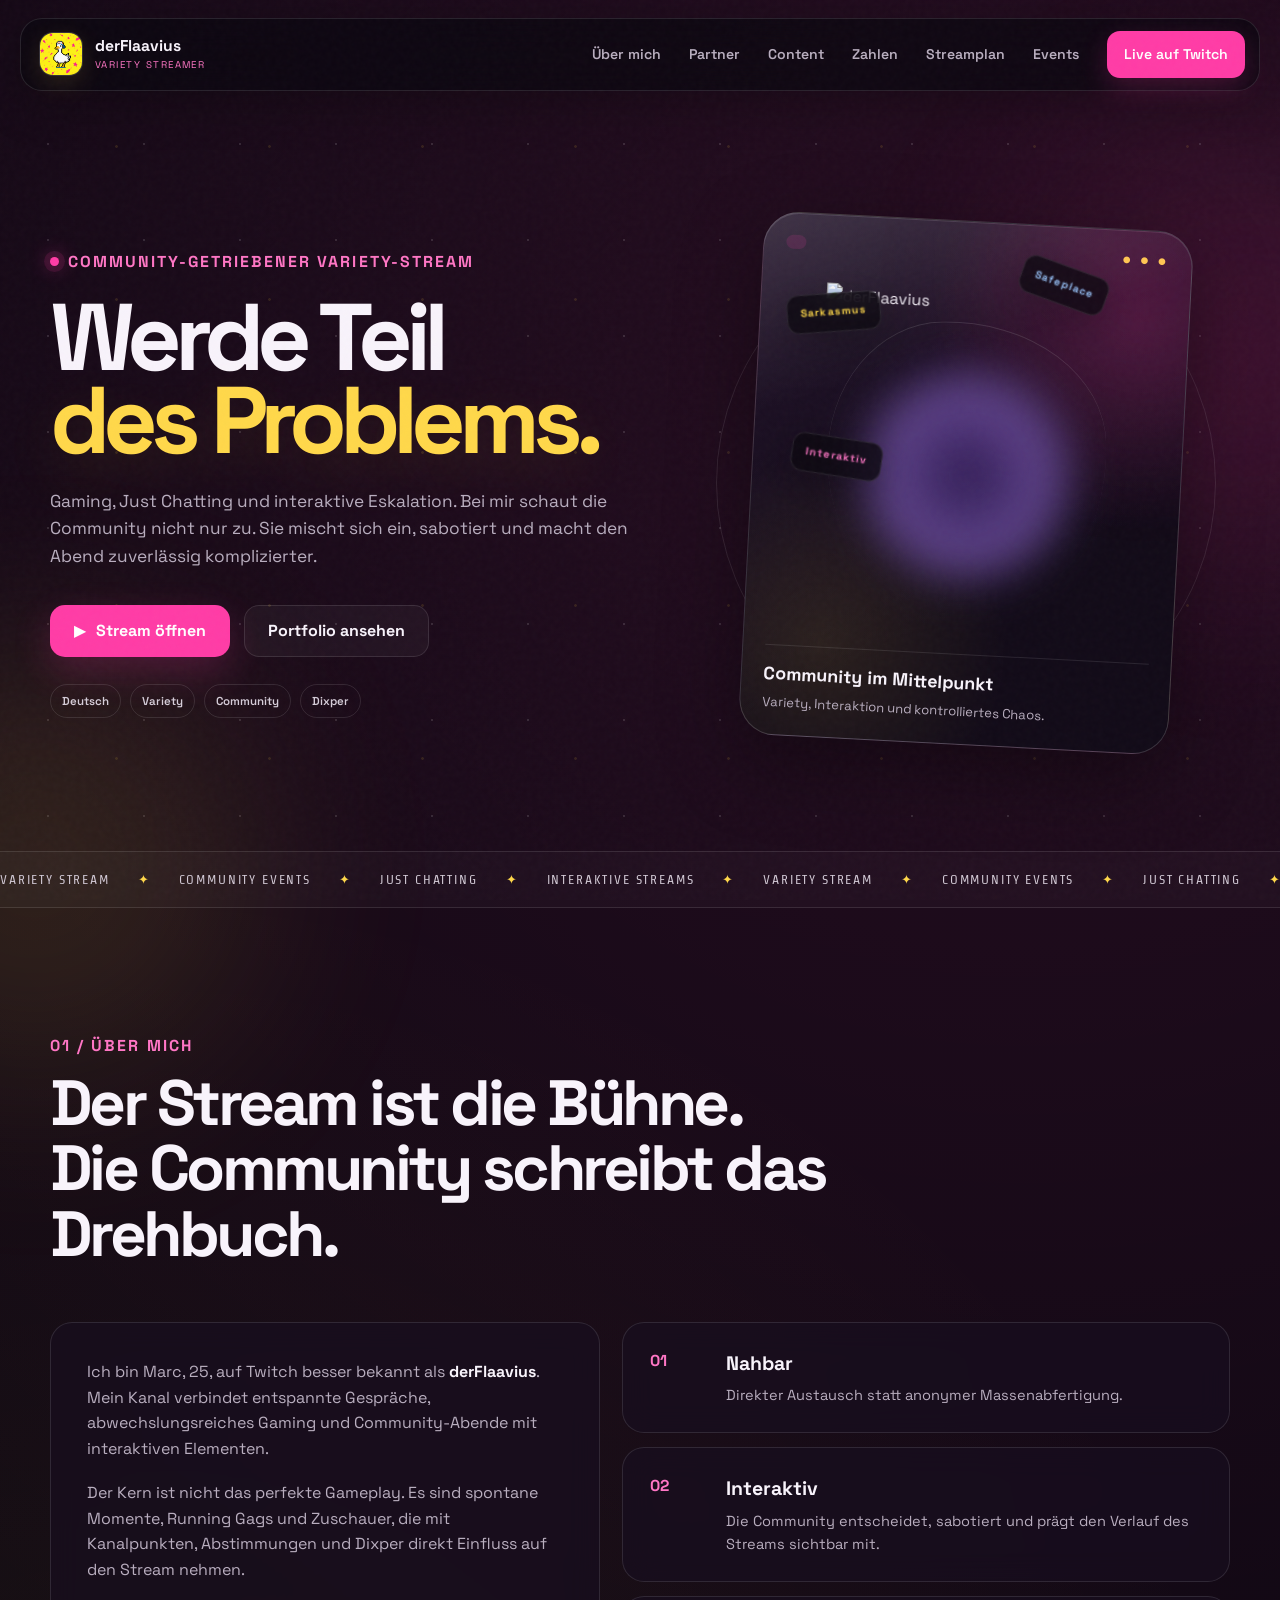
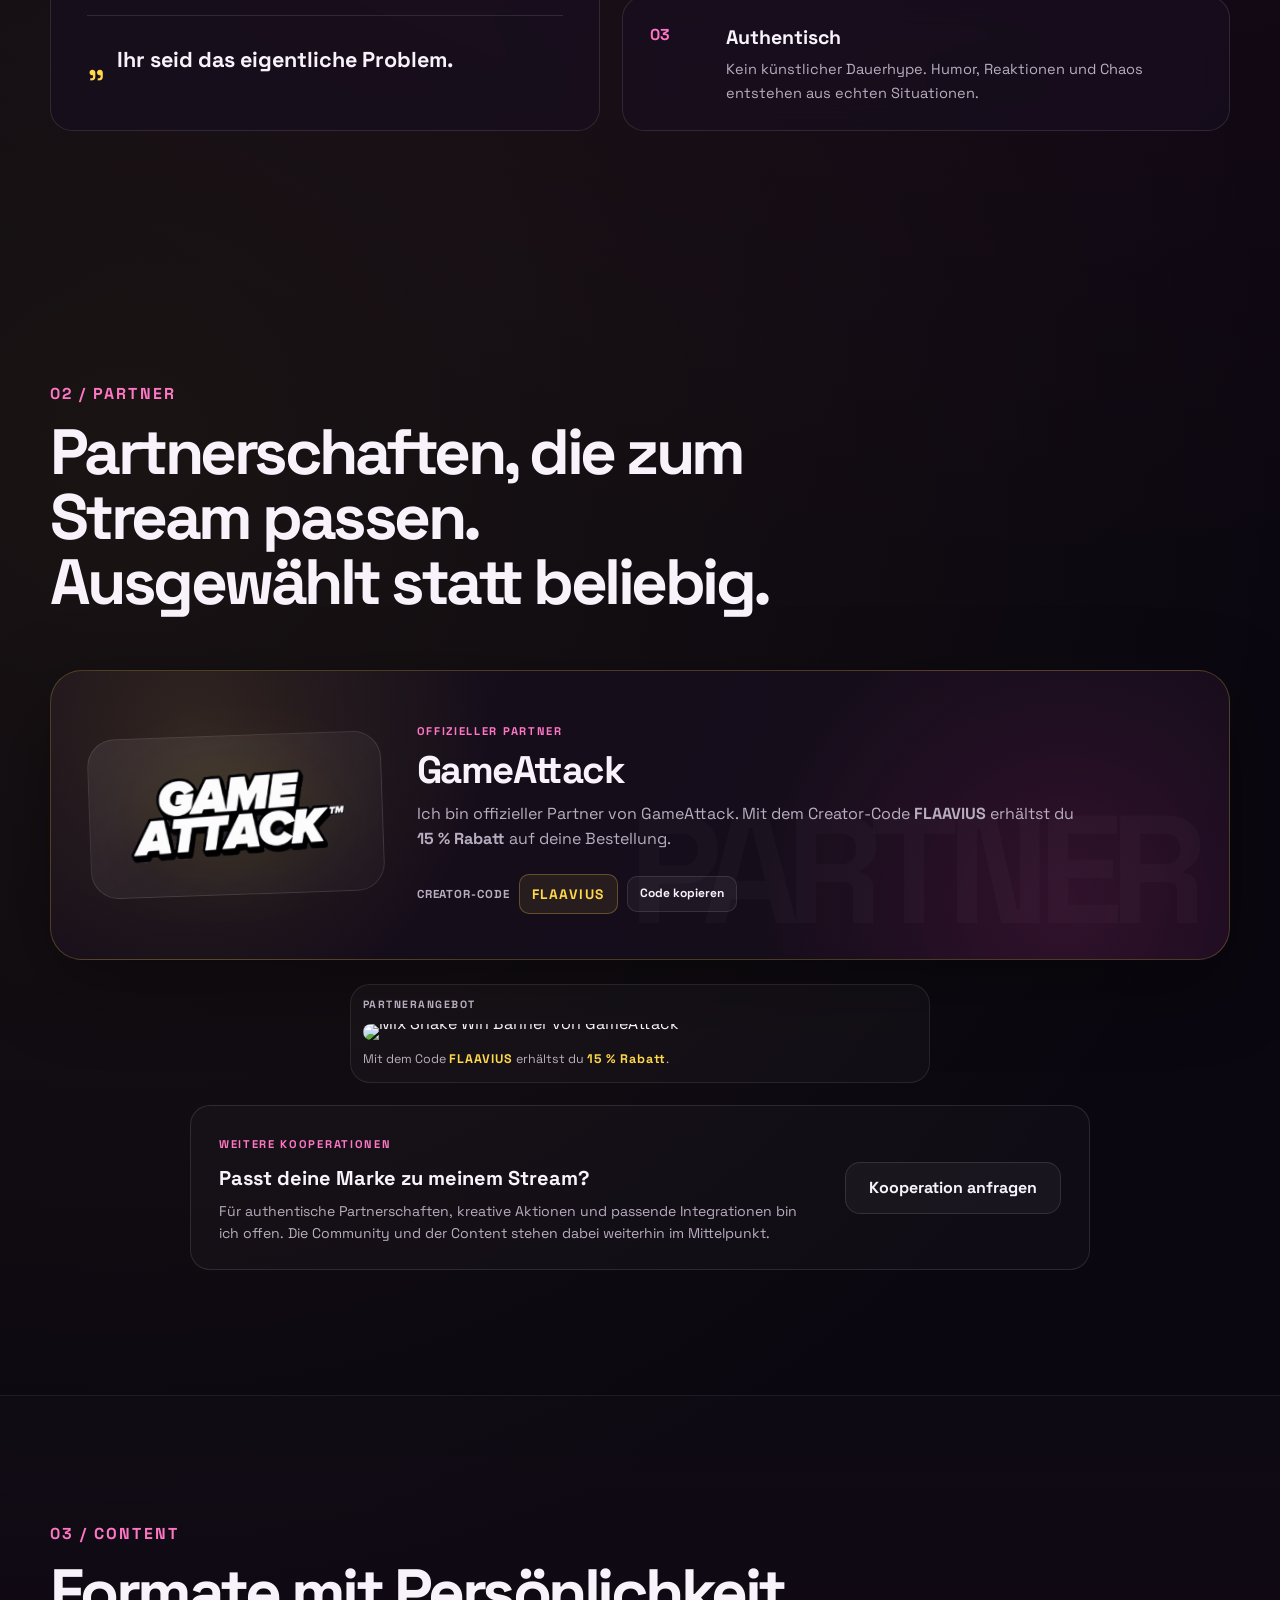
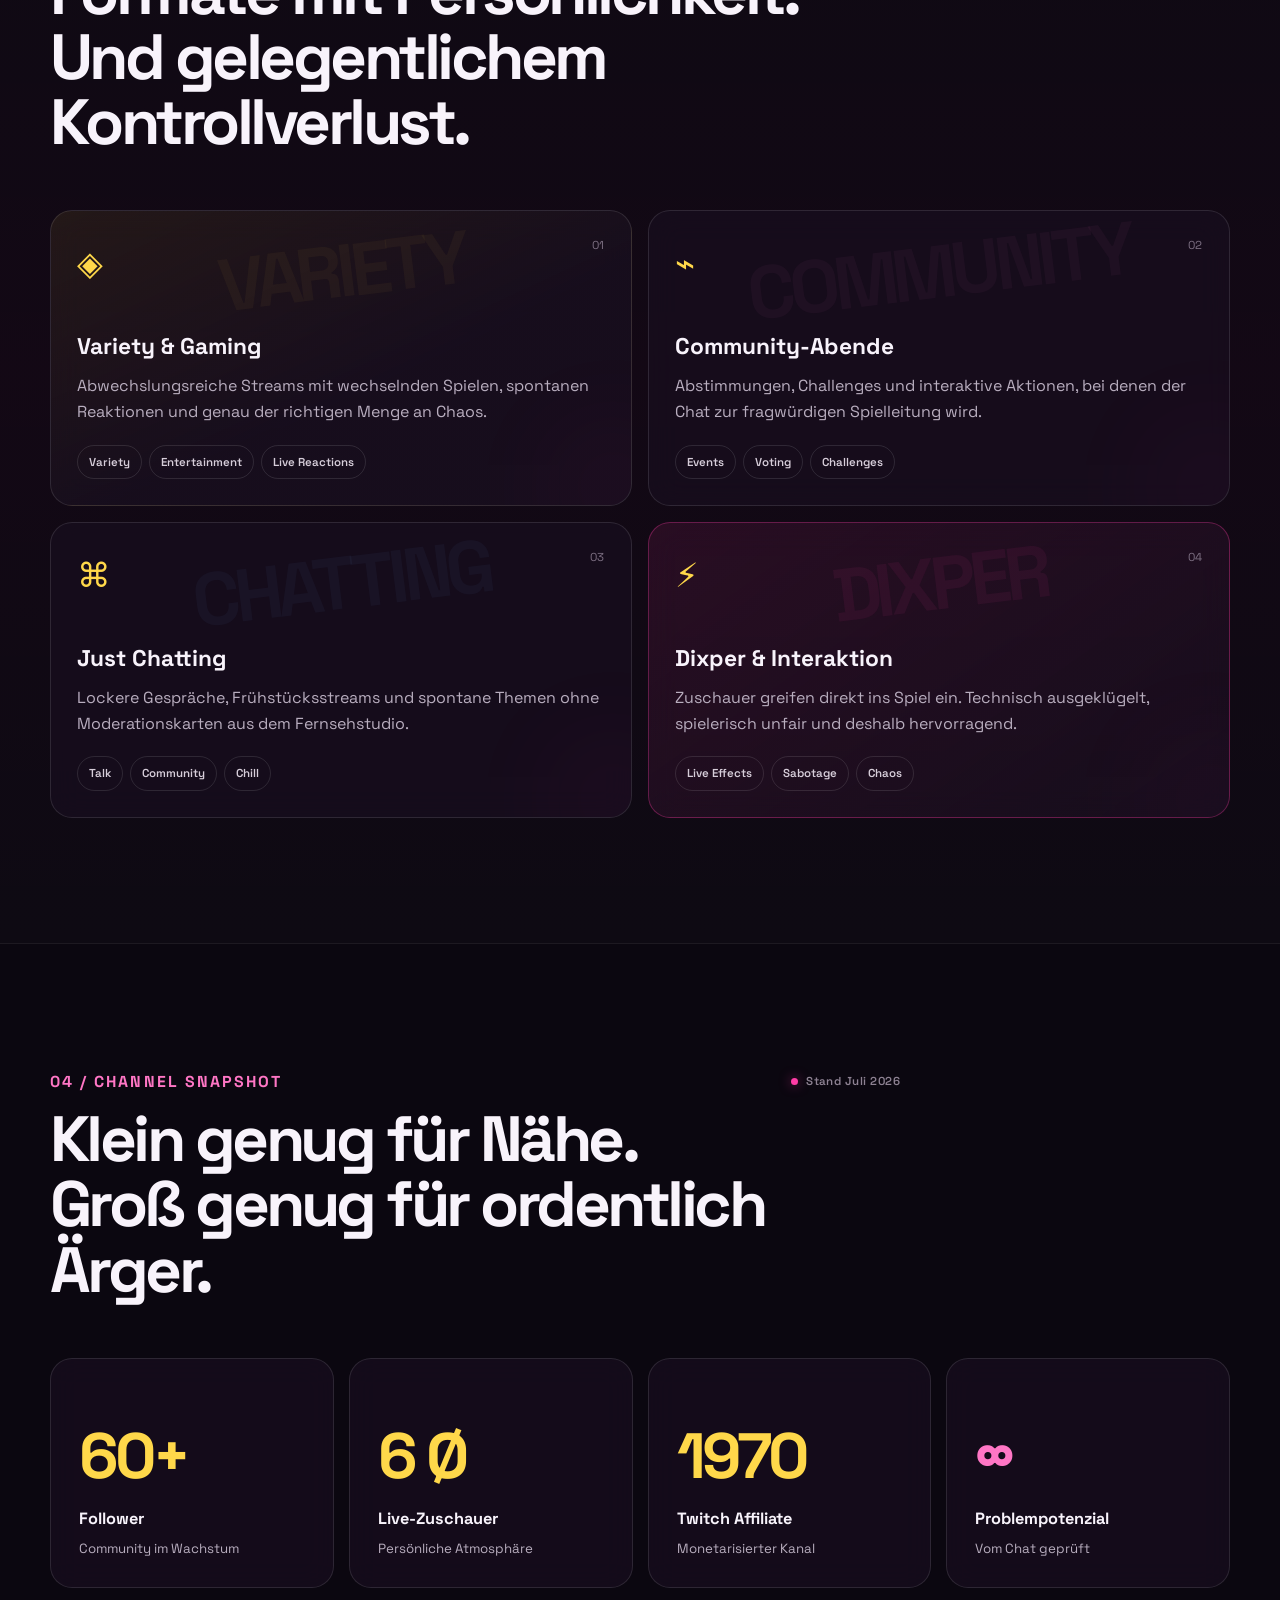
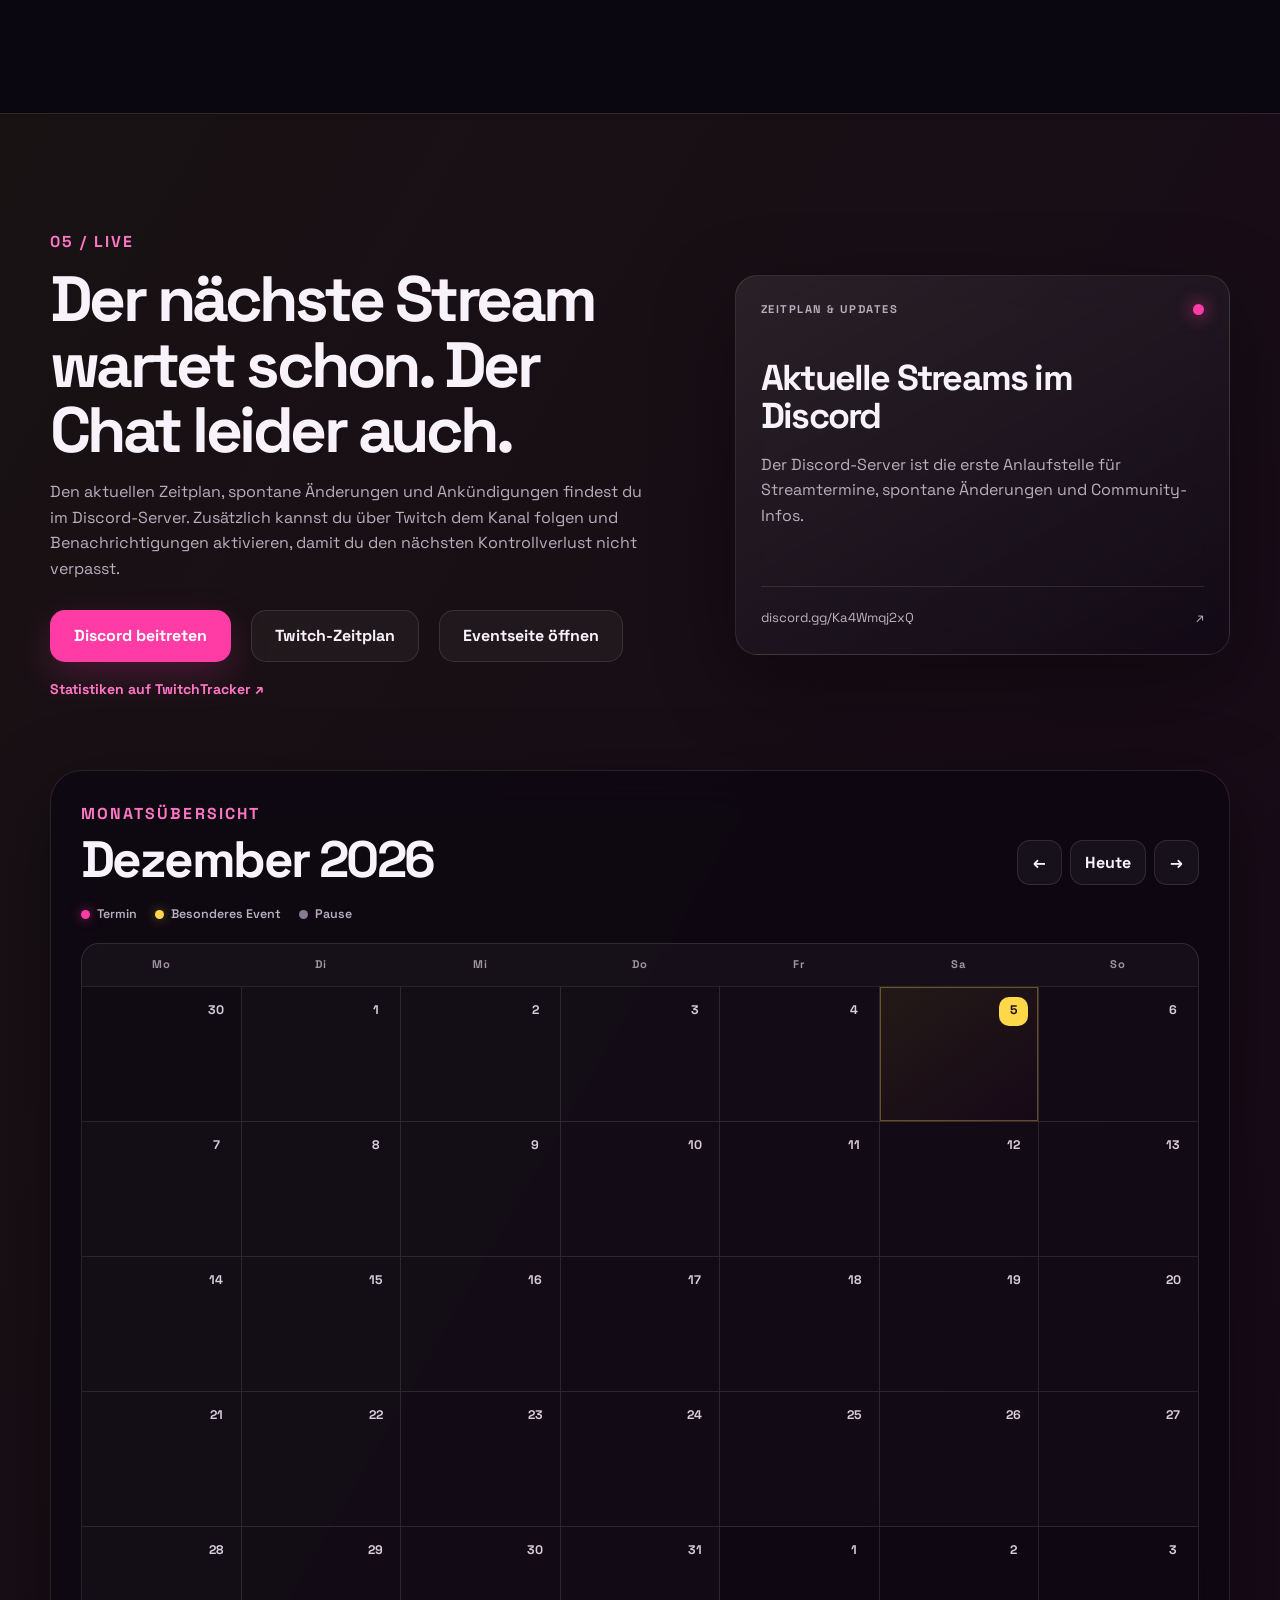
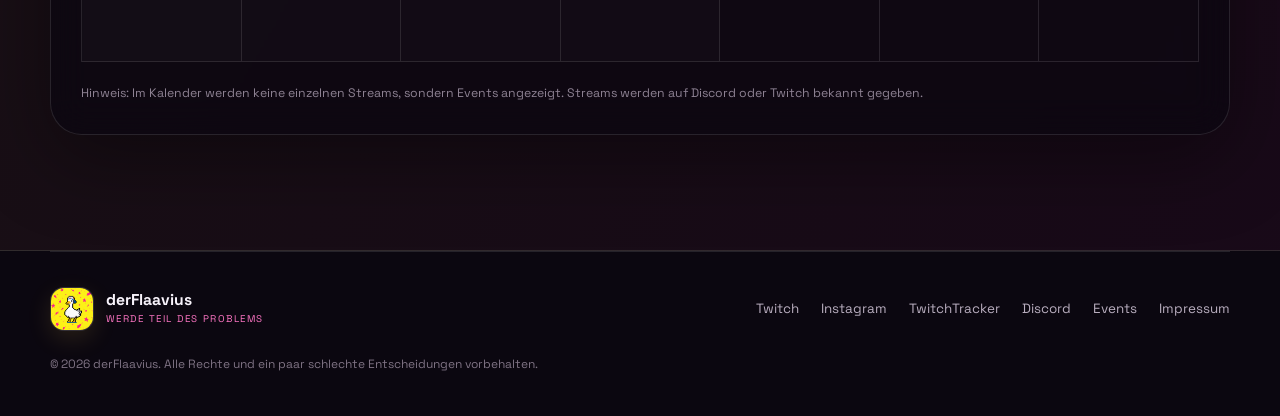
==== index.html @ 6cc369b9 "Einbindung Game Attack" ====
<!DOCTYPE html>
<html lang="de">
<head>
  <meta charset="UTF-8">
  <meta name="viewport" content="width=device-width, initial-scale=1.0">
  <meta name="description" content="Offizielles Streamer-Portfolio von derFlaavius: Variety, Community-Chaos und interaktive Livestreams auf Twitch.">
  <meta name="theme-color" content="#120b18">
  <title>derFlaavius | Streamer Portfolio</title>
  <link rel="preconnect" href="https://fonts.googleapis.com">
  <link rel="preconnect" href="https://fonts.gstatic.com" crossorigin>
  <link href="https://fonts.googleapis.com/css2?family=Space+Grotesk:wght@400;500;600;700&family=Strait&display=swap" rel="stylesheet">
  <link rel="stylesheet" href="css/style.css">
  <script src="js/script.js" defer></script>
</head>
<body>
  <div class="noise" aria-hidden="true"></div>
  <div class="ambient ambient-one" aria-hidden="true"></div>
  <div class="ambient ambient-two" aria-hidden="true"></div>

  <header class="site-header" id="top">
    <a class="brand" href="#top" aria-label="Zur Startseite">
      <span class="brand-mark" aria-hidden="true">
        <img src="assets/profilbild.png" alt="">
      </span>
      <span class="brand-copy">
        <strong>derFlaavius</strong>
        <small>VARIETY STREAMER</small>
      </span>
    </a>

    <button class="nav-toggle" type="button" aria-expanded="false" aria-controls="main-nav" aria-label="Navigation öffnen">
      <span></span><span></span><span></span>
    </button>

    <nav class="main-nav" id="main-nav" aria-label="Hauptnavigation">
      <a href="#about">Über mich</a>
      <a href="#partners">Partner</a>
      <a href="#content">Content</a>
      <a href="#stats">Zahlen</a>
      <a href="#schedule">Streamplan</a>
      <a href="events.html">Events</a>
      <a class="nav-cta" href="https://www.twitch.tv/derflaavius" target="_blank" rel="noreferrer">Live auf Twitch</a>
    </nav>
  </header>

  <main>
    <section class="hero section-shell">
      <div class="hero-copy reveal">
        <div class="eyebrow"><span class="status-dot"></span> Community-getriebener Variety-Stream</div>
        <h1>Werde Teil<br><span>des Problems.</span></h1>
        <p class="hero-text">Gaming, Just Chatting und interaktive Eskalation. Bei mir schaut die Community nicht nur zu. Sie mischt sich ein, sabotiert und macht den Abend zuverlässig komplizierter.</p>
        <div class="hero-actions">
          <a class="button button-primary" href="https://www.twitch.tv/derflaavius" target="_blank" rel="noreferrer">
            <span aria-hidden="true">▶</span> Stream öffnen
          </a>
          <a class="button button-secondary" href="#about">Portfolio ansehen</a>
        </div>
        <div class="hero-meta" aria-label="Kanalmerkmale">
          <span>Deutsch</span><span>Variety</span><span>Community</span><span>Dixper</span>
        </div>
      </div>

      <div class="hero-visual reveal" data-delay="120">
        <div class="orbit orbit-one" aria-hidden="true"></div>
        <div class="orbit orbit-two" aria-hidden="true"></div>
        <div class="showcase-card tilt-card">
          <div class="card-topline">
            <span class="live-pill"></span>
            <span class="signal">● ● ●</span>
          </div>
          <figure class="profile-visual" role="img" aria-label="Porträt von derFlaavius">
            <span class="profile-glow" aria-hidden="true"></span>
            <img src="assets/derFlaavius.png" alt="derFlaavius">
          </figure>
          <div class="card-caption">
            <strong>Community im Mittelpunkt</strong>
            <span>Variety, Interaktion und kontrolliertes Chaos.</span>
          </div>
        <div class="floating-chip chip-one">Sarkasmus</div>
        <div class="floating-chip chip-two">Interaktiv</div>
        <div class="floating-chip chip-three">Safeplace</div>
        </div>
      </div>
    </section>

    <section class="ticker" aria-label="Stream-Merkmale">
      <div class="ticker-track" id="ticker-track">
        <div class="ticker-group" id="ticker-group">
          <span>VARIETY STREAM</span><i>✦</i>
          <span>COMMUNITY EVENTS</span><i>✦</i>
          <span>JUST CHATTING</span><i>✦</i>
          <span>INTERAKTIVE STREAMS</span><i>✦</i>
        </div>
      </div>
    </section>

    <section class="about section-shell" id="about">
      <div class="section-heading reveal">
        <span class="section-kicker">01 / ÜBER MICH</span>
        <h2>Der Stream ist die Bühne.<br>Die Community schreibt das Drehbuch.</h2>
      </div>
      <div class="about-grid">
        <article class="about-copy glass-card reveal">
          <p>Ich bin Marc, 25, auf Twitch besser bekannt als <strong>derFlaavius</strong>. Mein Kanal verbindet entspannte Gespräche, abwechslungsreiches Gaming und Community-Abende mit interaktiven Elementen.</p>
          <p>Der Kern ist nicht das perfekte Gameplay. Es sind spontane Momente, Running Gags und Zuschauer, die mit Kanalpunkten, Abstimmungen und Dixper direkt Einfluss auf den Stream nehmen.</p>
          <div class="quote-block">
            <span>„</span>
            <p>Ihr seid das eigentliche Problem.</p>
          </div>
        </article>

        <div class="about-features">
          <article class="feature-card reveal" data-delay="80">
            <span class="feature-number">01</span>
            <h3>Nahbar</h3>
            <p>Direkter Austausch statt anonymer Massenabfertigung.</p>
          </article>
          <article class="feature-card reveal" data-delay="140">
            <span class="feature-number">02</span>
            <h3>Interaktiv</h3>
            <p>Die Community entscheidet, sabotiert und prägt den Verlauf des Streams sichtbar mit.</p>
          </article>
          <article class="feature-card reveal" data-delay="200">
            <span class="feature-number">03</span>
            <h3>Authentisch</h3>
            <p>Kein künstlicher Dauerhype. Humor, Reaktionen und Chaos entstehen aus echten Situationen.</p>
          </article>
        </div>
      </div>
    </section>

    <section class="partners section-shell" id="partners">
      <div class="section-heading reveal">
        <span class="section-kicker">02 / PARTNER</span>
        <h2>Partnerschaften, die zum Stream passen.<br>Ausgewählt statt beliebig.</h2>
      </div>

      <div class="partner-card partner-card-active reveal" data-delay="100">
        <div class="partner-logo-wrap">
          <img class="partner-logo" src="assets/GameAttackLogo.png" alt="GameAttack Logo">
        </div>

        <div class="partner-copy">
          <span class="partner-label">OFFIZIELLER PARTNER</span>
          <h3>GameAttack</h3>
          <p>Ich bin offizieller Partner von GameAttack. Mit dem Creator-Code <strong>FLAAVIUS</strong> erhältst du <strong>15&nbsp;% Rabatt</strong> auf deine Bestellung.</p>
          <div class="partner-code-row" aria-label="Creator-Code">
            <span class="partner-code-label">Creator-Code</span>
            <strong class="partner-code" id="partner-code">FLAAVIUS</strong>
            <button class="partner-copy-code" id="copy-partner-code" type="button" aria-describedby="copy-code-status">Code kopieren</button>
            <span class="partner-copy-status" id="copy-code-status" aria-live="polite"></span>
          </div>
        </div>

      </div>

      <div class="partner-banner reveal" data-delay="160">
        <span class="partner-banner-label">Partnerangebot</span>
        <a class="partner-banner-link" href="https://game-attack.de?bg_ref=EMzkwEImhn" target="_blank" rel="noopener noreferrer" aria-label="GameAttack Shop in einem neuen Tab öffnen">
          <img alt="Mix Shake Win Banner von GameAttack" src="https://d2xrtfsb9f45pw.cloudfront.net/creatives/images/game-attack-shop_40993/1781734964_QcP9E.png">
        </a>
        <p>Mit dem Code <strong>FLAAVIUS</strong> erhältst du <strong>15&nbsp;% Rabatt</strong>.</p>
      </div>

      <div class="partner-contact reveal" data-delay="210">
        <div>
          <span class="partner-label">WEITERE KOOPERATIONEN</span>
          <h3>Passt deine Marke zu meinem Stream?</h3>
          <p>Für authentische Partnerschaften, kreative Aktionen und passende Integrationen bin ich offen. Die Community und der Content stehen dabei weiterhin im Mittelpunkt.</p>
        </div>
        <a class="button button-secondary partner-button" href="mailto:business.derflaavius@outlook.de">Kooperation anfragen</a>
      </div>
    </section>

    <section class="content-section" id="content">
      <div class="section-shell">
        <div class="section-heading reveal">
          <span class="section-kicker">03 / CONTENT</span>
          <h2>Formate mit Persönlichkeit.<br>Und gelegentlichem Kontrollverlust.</h2>
        </div>

        <div class="content-grid">
          <article class="content-card content-card-large reveal" data-background="VARIETY">
            <div class="content-index">01</div>
            <div class="content-icon">◈</div>
            <h3>Variety & Gaming</h3>
            <p>Abwechslungsreiche Streams mit wechselnden Spielen, spontanen Reaktionen und genau der richtigen Menge an Chaos.</p>
            <div class="tag-row"><span>Variety</span><span>Entertainment</span><span>Live Reactions</span></div>
          </article>

          <article class="content-card reveal" data-background="COMMUNITY" data-delay="80">
            <div class="content-index">02</div>
            <div class="content-icon">⌁</div>
            <h3>Community-Abende</h3>
            <p>Abstimmungen, Challenges und interaktive Aktionen, bei denen der Chat zur fragwürdigen Spielleitung wird.</p>
            <div class="tag-row"><span>Events</span><span>Voting</span><span>Challenges</span></div>
          </article>

          <article class="content-card reveal" data-background="CHATTING" data-delay="140">
            <div class="content-index">03</div>
            <div class="content-icon">⌘</div>
            <h3>Just Chatting</h3>
            <p>Lockere Gespräche, Frühstücksstreams und spontane Themen ohne Moderationskarten aus dem Fernsehstudio.</p>
            <div class="tag-row"><span>Talk</span><span>Community</span><span>Chill</span></div>
          </article>

          <article class="content-card content-card-accent reveal" data-background="DIXPER" data-delay="200">
            <div class="content-index">04</div>
            <div class="content-icon">⚡</div>
            <h3>Dixper & Interaktion</h3>
            <p>Zuschauer greifen direkt ins Spiel ein. Technisch ausgeklügelt, spielerisch unfair und deshalb hervorragend.</p>
            <div class="tag-row"><span>Live Effects</span><span>Sabotage</span><span>Chaos</span></div>
          </article>
        </div>
      </div>
    </section>

    <section class="stats section-shell" id="stats">
      <div class="section-heading reveal">
        <div class="stats-heading-meta">
          <span class="section-kicker">04 / CHANNEL SNAPSHOT</span>
          <span class="stats-updated"><i aria-hidden="true"></i> Stand Juli 2026</span>
        </div>
        <h2>Klein genug für Nähe.<br>Groß genug für ordentlich Ärger.</h2>
      </div>
      <div class="stats-grid">
        <article class="stat-card reveal">
          <span class="stat-value" data-count="60" data-suffix="+">0</span>
          <span class="stat-label">Follower</span>
          <small>Community im Wachstum</small>
        </article>
        <article class="stat-card reveal" data-delay="70">
          <span class="stat-value" data-count="5" data-suffix=" Ø">0</span>
          <span class="stat-label">Live-Zuschauer</span>
          <small>Persönliche Atmosphäre</small>
        </article>
        <article class="stat-card reveal" data-delay="140">
          <span class="stat-value" data-count="2025">0</span>
          <span class="stat-label">Twitch Affiliate</span>
          <small>Monetarisierter Kanal</small>
        </article>
        <article class="stat-card reveal" data-delay="210">
          <span class="stat-value stat-text">∞</span>
          <span class="stat-label">Problempotenzial</span>
          <small>Vom Chat geprüft</small>
        </article>
      </div>
    </section>

    <section class="schedule-section" id="schedule">
      <div class="section-shell schedule-grid">
        <div class="schedule-copy reveal">
          <span class="section-kicker">05 / LIVE</span>
          <h2>Der nächste Stream wartet schon. Der Chat leider auch.</h2>
          <p>Den aktuellen Zeitplan, spontane Änderungen und Ankündigungen findest du im Discord-Server. Zusätzlich kannst du über Twitch dem Kanal folgen und Benachrichtigungen aktivieren, damit du den nächsten Kontrollverlust nicht verpasst.</p>
          <div class="schedule-actions">
            <a class="button button-primary" href="https://discord.gg/Ka4Wmqj2xQ" target="_blank" rel="noreferrer">Discord beitreten</a>
            <a class="button button-secondary" href="https://www.twitch.tv/derflaavius/schedule" target="_blank" rel="noreferrer">Twitch-Zeitplan</a>
            <a class="button button-secondary" href="events.html">Eventseite öffnen</a>
            <a class="text-link" href="https://twitchtracker.com/derflaavius" target="_blank" rel="noreferrer">Statistiken auf TwitchTracker ↗</a>
          </div>
        </div>

        <div class="schedule-card reveal" data-delay="120">
          <div class="schedule-card-head">
            <span>ZEITPLAN & UPDATES</span>
            <span class="schedule-live-dot"></span>
          </div>
          <div class="schedule-main">
            <strong>Aktuelle Streams im Discord</strong>
            <p>Der Discord-Server ist die erste Anlaufstelle für Streamtermine, spontane Änderungen und Community-Infos.</p>
          </div>
          <div class="schedule-footer">
            <span>discord.gg/Ka4Wmqj2xQ</span>
            <span>↗</span>
          </div>
        </div>
      </div>

      <div class="section-shell calendar-wrap reveal" data-delay="180">
        <div class="calendar-toolbar">
          <div>
            <span class="section-kicker">MONATSÜBERSICHT</span>
            <h3 id="calendar-month">Monat</h3>
          </div>
          <div class="calendar-controls" aria-label="Kalendermonat wechseln">
            <button id="calendar-prev" type="button" aria-label="Vorheriger Monat">←</button>
            <button id="calendar-today" type="button">Heute</button>
            <button id="calendar-next" type="button" aria-label="Nächster Monat">→</button>
          </div>
        </div>

        <div class="calendar-legend" aria-label="Legende">
          <span><i class="legend-dot legend-stream"></i> Termin</span>
          <span><i class="legend-dot legend-event"></i> Besonderes Event</span>
          <span><i class="legend-dot legend-pause"></i> Pause</span>
        </div>

        <div class="calendar-scroll">
          <div class="calendar" aria-labelledby="calendar-month">
            <div class="calendar-weekdays" aria-hidden="true">
              <span>Mo</span><span>Di</span><span>Mi</span><span>Do</span><span>Fr</span><span>Sa</span><span>So</span>
            </div>
            <div class="calendar-grid" id="calendar-grid"></div>
          </div>
        </div>

        <p class="calendar-hint">Hinweis: Im Kalender werden keine einzelnen Streams, sondern Events angezeigt. Streams werden auf Discord oder Twitch bekannt gegeben.</p>
      </div>
    </section>


    <!--
      WIEDERVERWENDBARE HINWEISBLÖCKE
      Kopiere bei Bedarf einen der beiden Blöcke an die gewünschte Stelle.

      <aside class="notice-block notice-info" role="note">
        <span class="notice-icon" aria-hidden="true">i</span>
        <div>
          <strong>Hinweis</strong>
          <p>Hier steht dein zusätzlicher Hinweistext.</p>
        </div>
      </aside>

      <aside class="notice-block notice-important" role="note">
        <span class="notice-icon" aria-hidden="true">!</span>
        <div>
          <strong>Wichtig</strong>
          <p>Hier steht eine besonders wichtige Information.</p>
        </div>
      </aside>
    -->


<!--
    <section class="collab section-shell">
      <div class="collab-card reveal">
        <div>
          <span class="section-kicker">KOOPERATION & COMMUNITY</span>
          <h2>Eine Marke darf auffallen.<br>Sie sollte nur zum Stream passen.</h2>
          <p>Interesse an Kooperationen, gemeinsamen Formaten oder Community-Aktionen? Für geschäftliche Anfragen erreichst du mich direkt per E-Mail. Ich freue mich über passende Ideen, Partnerschaften und kreative Projekte rund um meinen Stream und meine Community.</p>
        </div>
        <div class="collab-actions">
          <a class="button button-primary" href="mailto:business.derflaavius@outlook.de" target="_blank" rel="noreferrer">Business-Anfrage senden</a>
          <a class="button button-secondary" href="https://www.instagram.com/derflaavius/" target="_blank" rel="noreferrer">Instagram öffnen</a>
          <a class="button button-secondary" href="https://discord.gg/Ka4Wmqj2xQ" target="_blank" rel="noreferrer">Discord öffnen</a>
        </div>
      </div>
    </section>
  </main>
-->

  <footer class="site-footer section-shell">
    <a class="brand footer-brand" href="#top">
      <span class="brand-mark" aria-hidden="true">
        <img src="assets/profilbild.png" alt="">
      </span>
      <span class="brand-copy"><strong>derFlaavius</strong><small>WERDE TEIL DES PROBLEMS</small></span>
    </a>
    <div class="footer-links">
      <a href="https://www.twitch.tv/derflaavius" target="_blank" rel="noreferrer">Twitch</a>
      <a href="https://www.instagram.com/derflaavius/" target="_blank" rel="noreferrer">Instagram</a>
      <a href="https://twitchtracker.com/derflaavius" target="_blank" rel="noreferrer">TwitchTracker</a>
      <a href="https://discord.gg/Ka4Wmqj2xQ" target="_blank" rel="noreferrer">Discord</a>
      <a href="events.html">Events</a>
      <a href="impressum.html">Impressum</a>
    </div>
    <p>© <span id="current-year">2026</span> derFlaavius. Alle Rechte und ein paar schlechte Entscheidungen vorbehalten.</p>
  </footer>
</body>
</html>
---- css/style.css ----
:root {
  --bg: #0b0710;
  --bg-soft: #120b18;
  --surface: rgba(24, 15, 31, 0.72);
  --surface-strong: #1a1022;
  --pink: #ff3ca6;
  --pink-soft: #ff76c5;
  --yellow: #ffd84a;
  --cream: #fff8dd;
  --text: #f8f3fb;
  --muted: #b9aebf;
  --line: rgba(255, 255, 255, 0.11);
  --max: 1180px;
  --radius-lg: 32px;
  --radius-md: 22px;
  --shadow: 0 24px 80px rgba(0, 0, 0, 0.38);
}

* { box-sizing: border-box; }
html { scroll-behavior: smooth; }
body {
  margin: 0;
  min-width: 320px;
  background:
    radial-gradient(circle at 80% 5%, rgba(255, 60, 166, 0.11), transparent 28%),
    radial-gradient(circle at 10% 30%, rgba(255, 216, 74, 0.06), transparent 24%),
    var(--bg);
  color: var(--text);
  font-family: "Space Grotesk", system-ui, sans-serif;
  line-height: 1.6;
  overflow-x: hidden;
}

body::before {
  content: "";
  position: fixed;
  inset: 0;
  z-index: -4;
  background-image:
    radial-gradient(circle, rgba(255,255,255,.7) 0 1px, transparent 1.6px),
    radial-gradient(circle, rgba(255,216,74,.65) 0 1px, transparent 1.7px);
  background-size: 96px 96px, 153px 153px;
  background-position: 0 0, 40px 70px;
  opacity: .18;
}

a { color: inherit; text-decoration: none; }
button, a { -webkit-tap-highlight-color: transparent; }
img { max-width: 100%; display: block; }

.noise {
  position: fixed;
  inset: 0;
  pointer-events: none;
  opacity: .035;
  z-index: 20;
  background-image: url("data:image/svg+xml,%3Csvg viewBox='0 0 180 180' xmlns='http://www.w3.org/2000/svg'%3E%3Cfilter id='n'%3E%3CfeTurbulence type='fractalNoise' baseFrequency='.9' numOctaves='3' stitchTiles='stitch'/%3E%3C/filter%3E%3Crect width='100%25' height='100%25' filter='url(%23n)' opacity='.7'/%3E%3C/svg%3E");
}

.ambient {
  position: fixed;
  width: 430px;
  height: 430px;
  border-radius: 50%;
  filter: blur(110px);
  opacity: .12;
  pointer-events: none;
  z-index: -2;
}
.ambient-one { background: var(--pink); top: 15%; right: -180px; }
.ambient-two { background: var(--yellow); bottom: -180px; left: -180px; }

.section-shell { width: min(calc(100% - 40px), var(--max)); margin-inline: auto; }

.site-header {
  width: min(calc(100% - 40px), 1240px);
  margin: 18px auto 0;
  min-height: 72px;
  padding: 12px 14px 12px 18px;
  display: flex;
  align-items: center;
  justify-content: space-between;
  position: sticky;
  top: 14px;
  z-index: 10;
  border: 1px solid var(--line);
  border-radius: 22px;
  background: rgba(11, 7, 16, .72);
  backdrop-filter: blur(18px);
  box-shadow: 0 12px 45px rgba(0,0,0,.25);
}

.brand { display: inline-flex; align-items: center; gap: 12px; }
.brand-mark {
  display: grid;
  place-items: center;
  width: 44px;
  aspect-ratio: 1;
  border-radius: 14px;
  overflow: hidden;
  border: 1px solid rgba(255,255,255,.12);
  background: rgba(255,255,255,.05);
  box-shadow: 0 8px 24px rgba(255,216,74,.12);
}
.brand-mark img {
  width: 100%;
  height: 100%;
  object-fit: cover;
}
.brand-copy { display: grid; line-height: 1.1; }
.brand-copy strong { font-size: .98rem; }
.brand-copy small { margin-top: 5px; color: var(--pink-soft); font-size: .61rem; letter-spacing: .15em; }

.main-nav { display: flex; align-items: center; gap: 28px; }
.main-nav a { color: var(--muted); font-size: .88rem; font-weight: 600; transition: color .2s ease; }
.main-nav a:hover { color: var(--text); }
.main-nav .nav-cta {
  padding: 12px 17px;
  border-radius: 13px;
  background: var(--pink);
  color: white;
  box-shadow: 0 10px 28px rgba(255,60,166,.2);
}
.nav-toggle { display: none; }

.hero {
  min-height: 760px;
  padding: 105px 0 80px;
  display: grid;
  grid-template-columns: 1.05fr .95fr;
  align-items: center;
  gap: 70px;
}
.eyebrow, .section-kicker {
  color: var(--pink-soft);
  font-size: .99rem;
  font-weight: 700;
  letter-spacing: .13em;
  text-transform: uppercase;
}
.eyebrow { display: inline-flex; align-items: center; gap: 9px; }
.status-dot {
  width: 9px;
  height: 9px;
  border-radius: 50%;
  background: var(--pink);
  box-shadow: 0 0 0 6px rgba(255,60,166,.11), 0 0 20px var(--pink);
  animation: pulse 1.8s infinite;
}
@keyframes pulse { 50% { transform: scale(.82); opacity: .65; } }

.hero h1 {
  margin: 22px 0 25px;
  max-width: 720px;
  font-size: clamp(4rem, 7.4vw, 7.2rem);
  line-height: .88;
  letter-spacing: -.075em;
}
.hero h1 span { color: var(--yellow); text-shadow: 0 18px 60px rgba(255,216,74,.12); }
.hero-text { max-width: 650px; margin: 0; color: var(--muted); font-size: 1.08rem; }
.hero-actions { display: flex; flex-wrap: wrap; gap: 14px; margin-top: 34px; }
.button {
  min-height: 52px;
  padding: 0 23px;
  display: inline-flex;
  align-items: center;
  justify-content: center;
  gap: 10px;
  border: 1px solid transparent;
  border-radius: 15px;
  font-weight: 700;
  transition: transform .2s ease, background .2s ease, border-color .2s ease;
}
.button:hover { transform: translateY(-3px); }
.button-primary { background: var(--pink); color: white; box-shadow: 0 14px 38px rgba(255,60,166,.2); }
.button-secondary { border-color: var(--line); background: rgba(255,255,255,.04); }
.button-secondary:hover { border-color: rgba(255,255,255,.28); background: rgba(255,255,255,.07); }
.hero-meta { display: flex; flex-wrap: wrap; gap: 9px; margin-top: 27px; }
.hero-meta span, .tag-row span {
  padding: 7px 11px;
  border: 1px solid var(--line);
  border-radius: 999px;
  color: #d6cdd9;
  font-size: .72rem;
  font-weight: 600;
}

.hero-visual { position: relative; min-height: 540px; display: grid; place-items: center; perspective: 1100px; }
.showcase-card {
  position: relative;
  z-index: 2;
  width: min(100%, 430px);
  aspect-ratio: .82;
  padding: 22px;
  display: flex;
  flex-direction: column;
  justify-content: space-between;
  border: 1px solid rgba(255,255,255,.16);
  border-radius: 36px;
  background:
    linear-gradient(160deg, rgba(255,255,255,.14), transparent 30%),
    radial-gradient(circle at 18% 82%, rgba(255,216,74,.10), transparent 34%),
    radial-gradient(circle at 88% 18%, rgba(255,60,166,.14), transparent 36%),
    linear-gradient(150deg, #211229, #120b18 67%);
  box-shadow: var(--shadow), inset 0 1px rgba(255,255,255,.12);
  transform: rotate(3deg);
  transition: transform .18s ease-out;
  overflow: hidden;
  isolation: isolate;
}
.showcase-card::before {
  content: "";
  position: absolute;
  width: 270px;
  height: 270px;
  border-radius: 50%;
  background: var(--pink);
  filter: blur(80px);
  opacity: .14;
  top: -90px;
  right: -90px;
}
.card-topline, .schedule-card-head, .schedule-footer { display: flex; align-items: center; justify-content: space-between; }
.live-pill { padding: 7px 10px; border-radius: 999px; background: rgba(255,60,166,.13); color: var(--pink-soft); font-size: .67rem; font-weight: 800; letter-spacing: .11em; }
.signal { color: var(--yellow); font-size: .55rem; letter-spacing: 4px; }

.profile-visual {
  position: relative;
  z-index: 2;
  width: min(100%, 310px);
  aspect-ratio: 1 / 1.08;
  margin: 8px auto 4px;
  display: grid;
  place-items: end center;
  overflow: visible;
}
.profile-visual::before {
  content: "";
  position: absolute;
  inset: 9% 5% 2%;
  z-index: -2;
  border: 0px solid rgba(255,255,255,.14);
  border-radius: 42% 58% 48% 52% / 46% 42% 58% 54%;
  background: linear-gradient(145deg, rgba(255, 216, 74, 0), rgba(255, 60, 167, 0));
  transform: rotate(-4deg);
  box-shadow: 0 26px 45px rgba(0, 0, 0, 0), inset 0 1px rgba(255,255,255,.12);
}
.profile-glow {
  position: absolute;
  inset: 18% 12% 8%;
  z-index: -1;
  border-radius: -1%;
  background: radial-gradient(circle, rgba(128, 74, 255, 0.24), rgb(94, 66, 138) 46%, transparent 72%);
  filter: blur(18px);
}
.profile-visual img {
  width: 96%;
  height: 100%;
  object-fit: contain;
  object-position: center bottom;
  filter: drop-shadow(0 22px 24px rgba(0,0,0,.28));
}
.card-caption {
  position: relative;
  z-index: 3;
  display: grid;
  gap: 4px;
  padding-top: 14px;
  border-top: 1px solid rgba(255,255,255,.10);
}
.card-caption strong { font-size: 1.12rem; }
.card-caption span { color: var(--muted); font-size: .82rem; }
.orbit { position: absolute; border: 1px solid rgba(255,255,255,.1); border-radius: 50%; }
.orbit-one { width: 500px; height: 500px; animation: spin 20s linear infinite; }
.orbit-two { width: 390px; height: 390px; border-style: dashed; border-color: rgba(255,216,74,.2); animation: spin 15s linear reverse infinite; }
.orbit::before { content: ""; position: absolute; width: 10px; height: 10px; border-radius: 50%; background: var(--pink); top: 52px; left: 65px; box-shadow: 0 0 16px var(--pink); }
@keyframes spin { to { transform: rotate(360deg); } }
.floating-chip { position: absolute; z-index: 3; padding: 10px 13px; border: 1px solid var(--line); border-radius: 12px; background: rgba(12,8,16,.78); backdrop-filter: blur(12px); font-size: .66rem; font-weight: 800; letter-spacing: .11em; box-shadow: 0 12px 40px rgba(0,0,0,.25); }
.chip-one { top: 15%; left: 6%; color: var(--yellow); transform: rotate(-7deg); }
.chip-two { right: 70%; bottom: 50%; color: var(--pink-soft); transform: rotate(6deg); }
.chip-three { left: 60%; bottom: 85%; color: #9bc7ff; transform: rotate(17deg); }

.ticker {
  overflow: hidden;
  border-block: 1px solid var(--line);
  background: rgba(255,255,255,.025);
}
.ticker-track {
  display: flex;
  width: max-content;
  will-change: transform;
  animation: ticker-scroll var(--ticker-duration, 26s) linear infinite;
}
.ticker-group {
  display: flex;
  flex: 0 0 auto;
  align-items: center;
  gap: 28px;
  padding: 17px 28px 17px 0;
  color: #d4cbd7;
  font-family: "Strait", sans-serif;
  font-size: .82rem;
  letter-spacing: .14em;
  white-space: nowrap;
}
.ticker-group i { color: var(--yellow); font-style: normal; }
@keyframes ticker-scroll {
  from { transform: translate3d(0, 0, 0); }
  to { transform: translate3d(calc(-1 * var(--ticker-distance)), 0, 0); }
}
@media (prefers-reduced-motion: reduce) {
  .ticker-track { animation-play-state: paused; }
}

.about, .partners, .stats, .collab { padding-block: 125px; }
.section-heading { max-width: 850px; margin-bottom: 55px; }
.section-heading h2, .schedule-copy h2, .collab-card h2 {
  margin: 13px 0 0;
  font-size: clamp(2.5rem, 5vw, 4.7rem);
  line-height: 1.02;
  letter-spacing: -.055em;
}
.about-grid { display: grid; grid-template-columns: .95fr 1.05fr; gap: 22px; }
.glass-card, .feature-card, .content-card, .stat-card, .schedule-card, .collab-card {
  border: 1px solid var(--line);
  border-radius: var(--radius-md);
  background: var(--surface);
  backdrop-filter: blur(15px);
}
.about-copy { padding: 36px; }
.about-copy > p { margin: 0 0 19px; color: var(--muted); font-size: 1rem; }
.about-copy strong { color: var(--text); }
.quote-block { margin-top: 32px; padding-top: 27px; border-top: 1px solid var(--line); display: flex; gap: 12px; align-items: flex-start; }
.quote-block span { color: var(--yellow); font-size: 2.7rem; line-height: .8; }
.quote-block p { margin: 0; font-size: 1.35rem; font-weight: 700; }
.about-features { display: grid; gap: 14px; }
.feature-card { padding: 25px 27px; display: grid; grid-template-columns: 58px 1fr; column-gap: 18px; }
.feature-number { grid-row: span 2; color: var(--pink-soft); font-size: .99rem; font-weight: 700; }
.feature-card h3 { margin: 0; font-size: 1.22rem; }
.feature-card p { margin: 5px 0 0; color: var(--muted); font-size: .91rem; }


.partners { position: relative; }
.partner-card {
  position: relative;
  min-height: 290px;
  padding: 38px;
  display: grid;
  grid-template-columns: minmax(170px, .55fr) minmax(0, 1.45fr);
  align-items: center;
  gap: 34px;
  overflow: hidden;
  border: 1px solid rgba(255,216,74,.22);
  border-radius: var(--radius-lg);
  background:
    radial-gradient(circle at 12% 20%, rgba(255,216,74,.11), transparent 28%),
    radial-gradient(circle at 86% 80%, rgba(255,60,166,.12), transparent 30%),
    var(--surface);
  box-shadow: var(--shadow);
}
.partner-card::after {
  content: "PARTNER";
  position: absolute;
  right: 34px;
  bottom: -34px;
  color: rgba(255,255,255,.025);
  font-size: clamp(5rem, 12vw, 10rem);
  font-weight: 800;
  letter-spacing: -.08em;
  pointer-events: none;
}
.partner-logo-wrap {
  position: relative;
  z-index: 1;
  min-height: 150px;
  padding: 24px;
  display: grid;
  place-items: center;
  border: 1px solid rgba(255,255,255,.1);
  border-radius: 28px;
  background: linear-gradient(145deg, rgba(255,255,255,.08), rgba(255,255,255,.025));
  transform: rotate(-2deg);
}
.partner-logo-wrap::before {
  content: "";
  position: absolute;
  inset: 18%;
  border-radius: 50%;
  background: rgba(255,216,74,.12);
  filter: blur(30px);
}
.partner-logo {
  position: relative;
  width: min(100%, 220px);
  height: auto;
  object-fit: contain;
  filter: drop-shadow(0 12px 24px rgba(0,0,0,.24));
}
.partner-copy { position: relative; z-index: 1; max-width: 680px; }
.partner-label { color: var(--pink-soft); font-size: .7rem; font-weight: 800; letter-spacing: .15em; }
.partner-copy h3 { margin: 8px 0 10px; font-size: clamp(1.9rem, 3vw, 2.9rem); line-height: 1.05; letter-spacing: -.04em; }
.partner-copy p { margin: 0; color: var(--muted); }
.partner-code-row {
  margin-top: 22px;
  display: flex;
  flex-wrap: wrap;
  align-items: center;
  gap: 9px;
}
.partner-code-label {
  color: var(--muted);
  font-size: .72rem;
  font-weight: 700;
  letter-spacing: .08em;
  text-transform: uppercase;
}
.partner-code {
  padding: 8px 12px;
  border: 1px solid rgba(255,216,74,.28);
  border-radius: 10px;
  background: rgba(255,216,74,.08);
  color: var(--yellow);
  font-size: .86rem;
  letter-spacing: .11em;
}
.partner-copy-code {
  min-height: 36px;
  padding: 0 12px;
  border: 1px solid var(--line);
  border-radius: 10px;
  background: rgba(255,255,255,.045);
  color: var(--text);
  font: inherit;
  font-size: .75rem;
  font-weight: 700;
  cursor: pointer;
  transition: background .2s ease, border-color .2s ease, transform .2s ease;
}
.partner-copy-code:hover { transform: translateY(-1px); border-color: rgba(255,255,255,.24); background: rgba(255,255,255,.08); }
.partner-copy-status { min-width: 72px; color: var(--pink-soft); font-size: .72rem; font-weight: 700; }
.partner-button { white-space: nowrap; }
.partner-contact {
  width: min(100%, 900px);
  margin: 22px auto 0;
  padding: 24px 28px;
  display: flex;
  align-items: center;
  justify-content: space-between;
  gap: 30px;
  border: 1px solid var(--line);
  border-radius: 20px;
  background: rgba(255,255,255,.025);
}
.partner-contact > div { max-width: 650px; }
.partner-contact h3 { margin: 6px 0 6px; font-size: 1.25rem; }
.partner-contact p { margin: 0; color: var(--muted); font-size: .88rem; }

.partner-banner {
  width: min(100%, 580px);
  margin: 24px auto 0;
  padding: 12px;
  display: grid;
  gap: 10px;
  border: 1px solid rgba(255,255,255,.09);
  border-radius: 20px;
  background: rgba(255,255,255,.025);
}
.partner-banner-label {
  color: var(--muted);
  font-size: .66rem;
  font-weight: 800;
  letter-spacing: .14em;
  text-transform: uppercase;
}
.partner-banner-link {
  display: block;
  overflow: hidden;
  border-radius: 14px;
  line-height: 0;
  transition: transform .2s ease, box-shadow .2s ease;
}
.partner-banner-link:hover {
  transform: translateY(-2px);
  box-shadow: 0 14px 36px rgba(0,0,0,.24);
}
.partner-banner-link img {
  width: 100%;
  height: auto;
  display: block;
}
.partner-banner p {
  margin: 0;
  color: var(--muted);
  font-size: .78rem;
}
.partner-banner p strong { color: var(--yellow); letter-spacing: .08em; }


.content-section { padding-block: 125px; background: linear-gradient(180deg, rgba(255,255,255,.015), rgba(255,60,166,.035), rgba(255,255,255,.015)); border-block: 1px solid rgba(255,255,255,.06); }
.content-grid { display: grid; grid-template-columns: repeat(2, minmax(0, 1fr)); gap: 16px; }
.content-card { min-height: 285px; padding: 26px; display: flex; flex-direction: column; position: relative; overflow: hidden; }
.content-card::after { content: ""; position: absolute; width: 120px; height: 120px; border-radius: 50%; background: var(--pink); filter: blur(58px); opacity: .06; right: -42px; bottom: -42px; }
.content-card-large { min-height: 285px; justify-content: flex-start; background: linear-gradient(155deg, rgba(255,216,74,.08), rgba(24,15,31,.82) 58%); }
.content-card::before {
  content: attr(data-background);
  position: absolute;
  top: 24px;
  left: 50%;
  z-index: 0;
  transform: translateX(-50%) rotate(-7deg);
  font-size: clamp(2.7rem, 5.8vw, 5.2rem);
  font-weight: 800;
  line-height: 1;
  letter-spacing: -.08em;
  white-space: nowrap;
  pointer-events: none;
}
.content-card > * { position: relative; z-index: 1; }
.content-card:nth-child(1)::before { color: rgba(255,216,74,.045); }
.content-card:nth-child(2)::before { color: rgba(255,118,197,.045); }
.content-card:nth-child(3)::before { color: rgba(112,182,255,.045); }
.content-card:nth-child(4)::before { color: rgba(255,60,166,.065); }
.content-card-accent { border-color: rgba(255,60,166,.32); background: linear-gradient(145deg, rgba(255,60,166,.1), rgba(24,15,31,.75)); }
.content-index { position: absolute; top: 25px; right: 27px; color: #7e7184; font-size: .72rem; }
.content-icon { margin-bottom: 38px; color: var(--yellow); font-size: 2.1rem; }
.content-card h3 { margin: 0 0 8px; font-size: 1.42rem; }
.content-card p { margin: 0 0 20px; color: var(--muted); }
.tag-row { display: flex; flex-wrap: wrap; gap: 7px; }


.stats-heading-meta {
  display: flex;
  align-items: center;
  justify-content: space-between;
  gap: 18px;
}
.stats-updated {
  display: inline-flex;
  align-items: center;
  gap: 8px;
  color: #8e8293;
  font-size: .72rem;
  font-weight: 600;
  letter-spacing: .04em;
  white-space: nowrap;
}
.stats-updated i {
  width: 7px;
  height: 7px;
  border-radius: 50%;
  background: var(--pink);
  box-shadow: 0 0 12px rgba(255,60,166,.55);
}

.stats-grid { display: grid; grid-template-columns: repeat(4, 1fr); gap: 15px; }
.stat-card { min-height: 230px; padding: 28px; display: flex; flex-direction: column; justify-content: flex-end; }
.stat-value { color: var(--yellow); font-size: clamp(2.8rem, 5vw, 4.5rem); line-height: 1; font-weight: 700; letter-spacing: -.06em; }
.stat-text { color: var(--pink-soft); }
.stat-label { margin-top: 18px; font-size: 1.02rem; font-weight: 700; }
.stat-card small { margin-top: 5px; color: var(--muted); }
.stats-note { margin: 20px 0 0; color: #8e8293; font-size: .77rem; }
.stats-note code { color: #cfc4d2; }

.schedule-section { padding-block: 115px; border-block: 1px solid var(--line); background: linear-gradient(120deg, rgba(255,216,74,.055), rgba(255,60,166,.055)); }
.schedule-grid { display: grid; grid-template-columns: 1.1fr .9fr; gap: 80px; align-items: center; }
.schedule-copy p { max-width: 650px; color: var(--muted); }
.schedule-actions { margin-top: 28px; display: flex; flex-wrap: wrap; align-items: center; gap: 16px 20px; }
.text-link { color: var(--pink-soft); font-weight: 700; font-size: .88rem; }
.schedule-card { min-height: 380px; padding: 25px; display: flex; flex-direction: column; justify-content: space-between; background: linear-gradient(150deg, rgba(255,255,255,.08), rgba(17,10,22,.9)); box-shadow: var(--shadow); }
.schedule-card-head { color: #b7acbb; font-size: .7rem; font-weight: 800; letter-spacing: .13em; }
.schedule-live-dot { width: 11px; height: 11px; border-radius: 50%; background: var(--pink); box-shadow: 0 0 18px var(--pink); }
.schedule-main strong { display: block; max-width: 380px; font-size: 2.25rem; line-height: 1.05; letter-spacing: -.05em; }
.schedule-main p { color: var(--muted); }
.schedule-footer { padding-top: 20px; border-top: 1px solid var(--line); color: #bdb2c1; font-size: .82rem; }


.calendar-wrap { margin-top: 70px; padding: 30px; border: 1px solid var(--line); border-radius: var(--radius-lg); background: rgba(11,7,16,.7); box-shadow: var(--shadow); backdrop-filter: blur(18px); }
.calendar-toolbar { display: flex; align-items: flex-end; justify-content: space-between; gap: 25px; margin-bottom: 20px; }
.calendar-toolbar h3 { margin: 7px 0 0; font-size: clamp(2rem, 4vw, 3.3rem); line-height: 1; letter-spacing: -.05em; text-transform: capitalize; }
.calendar-controls { display: flex; gap: 8px; }
.calendar-controls button { min-width: 45px; height: 45px; padding: 0 14px; border: 1px solid var(--line); border-radius: 13px; background: rgba(255,255,255,.045); color: var(--text); font: inherit; font-weight: 700; cursor: pointer; transition: transform .2s ease, border-color .2s ease, background .2s ease; }
.calendar-controls button:hover { transform: translateY(-2px); border-color: rgba(255,255,255,.28); background: rgba(255,255,255,.08); }
.calendar-legend { display: flex; flex-wrap: wrap; gap: 10px 18px; margin-bottom: 18px; color: var(--muted); font-size: .78rem; font-weight: 600; }
.calendar-legend span { display: inline-flex; align-items: center; gap: 7px; }
.legend-dot { width: 9px; height: 9px; border-radius: 50%; }
.legend-stream { background: var(--pink); box-shadow: 0 0 12px rgba(255,60,166,.6); }
.legend-event { background: var(--yellow); box-shadow: 0 0 12px rgba(255,216,74,.45); }
.legend-pause { background: #877a91; }
.calendar-scroll { overflow-x: auto; padding-bottom: 4px; }
.calendar { min-width: 840px; }
.calendar-weekdays, .calendar-grid { display: grid; grid-template-columns: repeat(7, minmax(0, 1fr)); }
.calendar-weekdays { border: 1px solid var(--line); border-bottom: 0; border-radius: 18px 18px 0 0; overflow: hidden; background: rgba(255,255,255,.035); }
.calendar-weekdays span { padding: 12px; text-align: center; color: #9f93a4; font-size: .7rem; font-weight: 800; letter-spacing: .12em; }
.calendar-grid { border-top: 1px solid var(--line); border-left: 1px solid var(--line); }
.calendar-day { min-height: 135px; padding: 10px; position: relative; border-right: 1px solid var(--line); border-bottom: 1px solid var(--line); background: rgba(255,255,255,.018); }
.calendar-day:nth-last-child(-n + 7):first-child, .calendar-day:last-child { }
.calendar-day.is-outside { background: rgba(255,255,255,.008); color: #625768; }
.calendar-day.is-today { background: linear-gradient(145deg, rgba(255,216,74,.09), rgba(255,60,166,.045)); box-shadow: inset 0 0 0 1px rgba(255,216,74,.32); }
.calendar-day-number { display: grid; place-items: center; width: 29px; height: 29px; margin-left: auto; border-radius: 10px; color: #d8cedb; font-size: .78rem; font-weight: 700; }
.calendar-day.is-today .calendar-day-number { background: var(--yellow); color: #1c1019; }
.calendar-day-entries { display: grid; gap: 5px; margin-top: 7px; }
.calendar-entry { min-width: 0; padding: 6px 7px; border-radius: 8px; display: grid; gap: 1px; border-left: 3px solid; font-size: .68rem; line-height: 1.25; }
.calendar-entry-stream { border-color: var(--pink); background: rgba(255,60,166,.13); color: #ffd7ed; }
.calendar-entry-event { border-color: var(--yellow); background: rgba(255,216,74,.13); color: #fff1b7; }
.calendar-entry-pause { border-color: #877a91; background: rgba(135,122,145,.13); color: #d0c7d4; }
.calendar-entry-time { font-weight: 800; font-size: .62rem; opacity: .8; }
.calendar-entry-title { overflow: hidden; text-overflow: ellipsis; white-space: nowrap; font-weight: 700; }
.calendar-hint { margin: 18px 0 0; color: #8e8293; font-size: .77rem; }
.calendar-hint code { color: #d2c7d5; }

.collab-card { padding: 55px; display: flex; justify-content: space-between; align-items: flex-end; gap: 60px; background: linear-gradient(145deg, rgba(255,60,166,.09), rgba(255,216,74,.045), rgba(24,15,31,.78)); }
.collab-card h2 { max-width: 730px; font-size: clamp(2.4rem, 4.6vw, 4.2rem); }
.collab-card p { max-width: 700px; margin-bottom: 0; color: var(--muted); }
.collab-actions { min-width: 220px; display: grid; gap: 12px; }

.site-footer { padding: 35px 0 42px; border-top: 1px solid var(--line); display: grid; grid-template-columns: 1fr auto; align-items: center; gap: 24px; }
.footer-links { display: flex; flex-wrap: wrap; gap: 22px; }
.footer-links a { color: var(--muted); font-size: .84rem; }
.site-footer p { grid-column: 1 / -1; margin: 0; color: #7f7384; font-size: .75rem; }


/* Wiederverwendbare Hinweisblöcke ----------------------------------------
   HTML-Beispiele findest du kommentiert in index.html direkt vor dem
   Kooperationsbereich. Einfach kopieren und den Text ersetzen. */
.notice-block {
  width: min(100%, 900px);
  margin: 24px 0;
  padding: 20px 22px;
  display: grid;
  grid-template-columns: auto 1fr;
  align-items: start;
  gap: 15px;
  border: 1px solid transparent;
  border-radius: 18px;
  backdrop-filter: blur(14px);
  box-shadow: 0 16px 42px rgba(0,0,0,.18);
}
.notice-block .notice-icon {
  width: 34px;
  aspect-ratio: 1;
  display: grid;
  place-items: center;
  border-radius: 11px;
  font-size: 1rem;
  font-weight: 800;
}
.notice-block strong {
  display: block;
  margin: 1px 0 4px;
  font-size: 1rem;
}
.notice-block p {
  margin: 0;
  color: var(--muted);
  font-size: .93rem;
}
.notice-info {
  border-color: rgba(75, 171, 255, .32);
  background: linear-gradient(135deg, rgba(42, 135, 220, .17), rgba(24, 15, 31, .78));
}
.notice-info .notice-icon {
  color: #dff2ff;
  background: rgba(58, 160, 255, .24);
  box-shadow: 0 0 24px rgba(58, 160, 255, .16);
}
.notice-important {
  border-color: rgba(255, 216, 74, .36);
  background: linear-gradient(135deg, rgba(255, 216, 74, .15), rgba(24, 15, 31, .8));
}
.notice-important .notice-icon {
  color: #21131d;
  background: var(--yellow);
  box-shadow: 0 0 24px rgba(255, 216, 74, .17);
}

.reveal { opacity: 0; transform: translateY(24px); transition: opacity .75s ease, transform .75s cubic-bezier(.2,.7,.2,1); transition-delay: var(--delay, 0ms); }
.reveal.is-visible { opacity: 1; transform: translateY(0); }

@media (max-width: 980px) {
  .main-nav { position: absolute; top: calc(100% + 10px); left: 0; right: 0; padding: 20px; display: none; flex-direction: column; align-items: stretch; gap: 8px; border: 1px solid var(--line); border-radius: 18px; background: rgba(12,8,16,.96); }
  .main-nav.is-open { display: flex; }
  .main-nav a { padding: 10px; }
  .nav-toggle { width: 45px; height: 45px; border: 0; border-radius: 12px; display: grid; place-content: center; gap: 5px; background: rgba(255,255,255,.06); }
  .nav-toggle span { width: 20px; height: 2px; background: white; transition: transform .2s ease, opacity .2s ease; }
  .nav-toggle.is-active span:nth-child(1) { transform: translateY(7px) rotate(45deg); }
  .nav-toggle.is-active span:nth-child(2) { opacity: 0; }
  .nav-toggle.is-active span:nth-child(3) { transform: translateY(-7px) rotate(-45deg); }
  .hero { grid-template-columns: 1fr; padding-top: 85px; }
  .hero-copy { text-align: center; }
  .hero-text { margin-inline: auto; }
  .hero-actions, .hero-meta { justify-content: center; }
  .hero-visual { min-height: 500px; }
  .about-grid, .schedule-grid { grid-template-columns: 1fr; }
  .calendar-wrap { padding: 24px; }
  .stats-grid { grid-template-columns: repeat(2, 1fr); }
  .partner-card { grid-template-columns: minmax(150px, .55fr) minmax(0, 1.45fr); }
  .partner-contact { align-items: flex-start; flex-direction: column; }
  .partner-button { justify-self: start; }
  .collab-card { align-items: stretch; flex-direction: column; }
  .collab-actions { min-width: 0; grid-template-columns: repeat(2, 1fr); }
}

@media (max-width: 680px) {
  .section-shell, .site-header { width: min(calc(100% - 24px), var(--max)); }
  .site-header { top: 8px; margin-top: 8px; }
  .brand-copy small { display: none; }
  .hero { min-height: auto; padding: 75px 0 65px; gap: 45px; }
  .hero h1 { font-size: clamp(3.55rem, 17vw, 5.4rem); }
  .hero-text { font-size: .97rem; }
  .hero-actions .button { width: 100%; }
  .hero-visual { min-height: 410px; }
  .showcase-card { width: 310px; border-radius: 28px; }
  .profile-visual { width: 220px; border-radius: 24px; }
  .orbit-one { width: 360px; height: 360px; }
  .orbit-two { width: 290px; height: 290px; }
  .floating-chip { font-size: .55rem; }
  .chip-one { left: 1%; }
  .chip-two { right: 1%; }
  .chip-three { left: 3%; bottom: 6%; }
  .about, .partners, .stats, .collab, .content-section { padding-block: 88px; }
  .section-heading { margin-bottom: 38px; }
  .section-heading h2, .schedule-copy h2 { font-size: 2.55rem; }
  .content-grid { grid-template-columns: 1fr; gap: 12px; }
  .content-card-large, .content-card { min-height: 235px; }
  .content-card { padding: 22px; }
  .content-icon { margin-bottom: 28px; }
  .content-card::before { top: 20px; font-size: 3.25rem; }
  .stats-grid { grid-template-columns: 1fr; }
  .schedule-card { min-height: 320px; }
  .calendar-wrap { margin-top: 48px; padding: 18px; }
  .calendar-toolbar { align-items: stretch; flex-direction: column; }
  .calendar-controls { width: 100%; }
  .calendar-controls button { flex: 1; }
  .partner-card { padding: 30px 24px; grid-template-columns: 1fr; gap: 24px; }
  .partner-logo-wrap { min-height: 128px; padding: 20px; }
  .partner-logo { width: min(100%, 200px); }
  .partner-contact { padding: 22px; gap: 20px; }
  .partner-button { width: 100%; }
  .partner-banner { margin-top: 18px; padding: 11px; border-radius: 16px; }
  .partner-banner-link { border-radius: 11px; }
  .collab-card { padding: 34px 24px; }
  .collab-actions { grid-template-columns: 1fr; }
  .site-footer { grid-template-columns: 1fr; }
  .stats-heading-meta { align-items: flex-start; flex-direction: column; gap: 8px; }
  .stats-updated { font-size: .69rem; }
}


/* Mobile performance: leichtere Effekte ohne Layout- oder Inhaltsänderungen */
@media (max-width: 820px) {
  body::before { opacity: .10; background-size: 140px 140px, 210px 210px; }
  .noise { display: none; }
  .ambient { display: none; }
  .orbit { display: none; }
  .status-dot { animation: none; }
  .site-header,
  .floating-chip,
  .glass-card,
  .feature-card,
  .content-card,
  .stat-card,
  .schedule-card,
  .collab-card,
  .calendar-wrap,
  .notice-block {
    backdrop-filter: none;
    -webkit-backdrop-filter: none;
  }
  .showcase-card { transition: none; box-shadow: 0 18px 42px rgba(0,0,0,.28); }
  .content-card::after { display: none; }
  .reveal {
    opacity: 0;
    transform: translateY(10px);
    transition: opacity .32s ease-out, transform .32s ease-out;
    transition-delay: 0ms;
  }
  .reveal.is-visible { opacity: 1; transform: none; }
  .ticker-track { will-change: transform; }
  .calendar-day { box-shadow: none; }
}

@media (max-width: 680px) {
  .feature-card,
  .stat-card,
  .content-card,
  .partner-card,
  .schedule-card,
  .calendar-wrap,
  .collab-card { box-shadow: none; }
  .floating-chip { display: none; }
  .hero-visual { min-height: 380px; }
}


/* Eigenständige Unterseiten: Impressum und Events */
.subpage-body {
  min-height: 100vh;
}
.subpage-main {
  min-height: calc(100vh - 180px);
  padding-top: 70px;
}
.subpage-hero {
  padding: 90px 0 54px;
}
.subpage-hero h1 {
  max-width: 950px;
  margin: 14px 0 22px;
  font-size: clamp(3.4rem, 7vw, 6.8rem);
  line-height: .92;
  letter-spacing: -.07em;
}
.subpage-hero p {
  max-width: 760px;
  margin: 0;
  color: var(--muted);
  font-size: 1.05rem;
}
.subpage-actions,
.event-card-actions {
  display: flex;
  flex-wrap: wrap;
  gap: 13px;
  margin-top: 28px;
}
.subpage-footer {
  margin-top: 90px;
}

.legal-placeholder {
  padding-bottom: 80px;
}
.coming-soon-card {
  position: relative;
  overflow: hidden;
  padding: clamp(30px, 6vw, 64px);
  border: 1px solid var(--line);
  border-radius: var(--radius-lg);
  background:
    radial-gradient(circle at 86% 18%, rgba(255,216,74,.11), transparent 26%),
    radial-gradient(circle at 12% 85%, rgba(255,60,166,.1), transparent 28%),
    var(--surface);
  box-shadow: var(--shadow);
}
.coming-soon-label,
.event-demo-badge {
  display: inline-flex;
  padding: 8px 11px;
  border-radius: 999px;
  font-size: .68rem;
  font-weight: 800;
  letter-spacing: .14em;
}
.coming-soon-label {
  color: var(--yellow);
  border: 1px solid rgba(255,216,74,.3);
  background: rgba(255,216,74,.08);
}
.coming-soon-icon {
  margin: 28px 0 4px;
  color: var(--pink-soft);
  font-size: 4.8rem;
  font-weight: 700;
  line-height: .55;
  letter-spacing: .08em;
}
.coming-soon-card h2 {
  max-width: 760px;
  margin: 24px 0 12px;
  font-size: clamp(2.1rem, 4.4vw, 4rem);
  line-height: 1;
  letter-spacing: -.05em;
}
.coming-soon-card > p {
  max-width: 760px;
  color: var(--muted);
}
.coming-soon-card .notice-block {
  margin-top: 30px;
}

.events-section {
  padding-bottom: 30px;
}
.event-heading {
  margin-top: 80px;
}
.event-card {
  display: grid;
  grid-template-columns: minmax(250px, .72fr) minmax(0, 1.28fr);
  overflow: hidden;
  border: 1px solid var(--line);
  border-radius: var(--radius-lg);
  background: var(--surface);
  box-shadow: var(--shadow);
}
.event-card-media {
  position: relative;
  min-height: 520px;
  display: grid;
  place-items: center;
  overflow: hidden;
  background:
    radial-gradient(circle at 30% 25%, rgba(255,216,74,.42), transparent 18%),
    radial-gradient(circle at 70% 72%, rgba(255,60,166,.42), transparent 23%),
    linear-gradient(145deg, #24132c, #120b18 62%);
}
.event-card-media::before,
.event-card-media::after {
  content: "";
  position: absolute;
  width: 270px;
  height: 270px;
  border: 1px solid rgba(255,255,255,.12);
  border-radius: 50%;
}
.event-card-media::before { transform: rotate(12deg); }
.event-card-media::after {
  width: 190px;
  height: 190px;
  border-style: dashed;
  border-color: rgba(255,216,74,.25);
  transform: rotate(-18deg);
}
.event-demo-badge {
  position: absolute;
  top: 24px;
  left: 24px;
  z-index: 2;
  color: var(--pink-soft);
  border: 1px solid rgba(255,60,166,.35);
  background: rgba(255,60,166,.12);
}
.event-card-symbol {
  position: relative;
  z-index: 1;
  color: var(--yellow);
  font-size: 7rem;
  text-shadow: 0 0 50px rgba(255,216,74,.35);
}
.event-card-content {
  padding: clamp(30px, 5vw, 58px);
  display: flex;
  flex-direction: column;
  justify-content: center;
}
.event-meta {
  display: flex;
  flex-wrap: wrap;
  gap: 10px 18px;
  color: var(--pink-soft);
  font-size: .7rem;
  font-weight: 800;
  letter-spacing: .13em;
}
.event-card-content h2 {
  margin: 17px 0 14px;
  font-size: clamp(2.2rem, 4vw, 4.2rem);
  line-height: .98;
  letter-spacing: -.055em;
}
.event-card-content > p {
  margin: 0;
  color: var(--muted);
}
.event-details {
  margin: 30px 0 24px;
  display: grid;
  grid-template-columns: repeat(3, 1fr);
  gap: 10px;
}
.event-details div {
  padding: 15px;
  border: 1px solid var(--line);
  border-radius: 14px;
  background: rgba(255,255,255,.035);
}
.event-details small,
.event-details strong {
  display: block;
}
.event-details small {
  margin-bottom: 5px;
  color: var(--pink-soft);
  font-size: .62rem;
  font-weight: 800;
  letter-spacing: .12em;
}
.event-details strong {
  font-size: .88rem;
}
.event-tags {
  margin-bottom: 0;
}

@media (max-width: 820px) {
  .subpage-main { padding-top: 30px; }
  .subpage-hero { padding-top: 75px; }
  .coming-soon-card,
  .event-card { box-shadow: 0 18px 42px rgba(0,0,0,.25); }
  .event-card { grid-template-columns: 1fr; }
  .event-card-media { min-height: 300px; }
}

@media (max-width: 680px) {
  .subpage-hero h1 { font-size: clamp(3.1rem, 16vw, 5rem); }
  .subpage-actions .button,
  .event-card-actions .button { width: 100%; }
  .coming-soon-card { padding: 28px 22px; }
  .event-card-content { padding: 28px 22px; }
  .event-details { grid-template-columns: 1fr; }
  .event-card-media { min-height: 240px; }
  .event-card-symbol { font-size: 5rem; }
}


/* Vollständige Impressums-Vorlage */
.legal-card {
  position: relative;
  overflow: hidden;
  padding: clamp(26px, 5vw, 54px);
  border: 1px solid var(--line);
  border-radius: var(--radius-lg);
  background:
    radial-gradient(circle at 88% 8%, rgba(255,216,74,.08), transparent 25%),
    radial-gradient(circle at 7% 92%, rgba(255,60,166,.08), transparent 26%),
    var(--surface);
  box-shadow: var(--shadow);
}
.legal-warning { margin: 0 0 28px; }
.legal-grid {
  display: grid;
  grid-template-columns: repeat(2, minmax(0, 1fr));
  gap: 16px;
}
.legal-section {
  padding: 26px;
  border: 1px solid var(--line);
  border-radius: 20px;
  background: rgba(10, 7, 14, .38);
}
.legal-section-primary {
  background: linear-gradient(145deg, rgba(255,216,74,.07), rgba(10,7,14,.38));
}
.legal-section-wide { grid-column: 1 / -1; }
.legal-label {
  display: block;
  margin-bottom: 14px;
  color: var(--pink-soft);
  font-size: .68rem;
  font-weight: 800;
  letter-spacing: .14em;
}
.legal-section h2 {
  margin: 0 0 14px;
  font-size: clamp(1.35rem, 2.5vw, 2rem);
  line-height: 1.1;
  letter-spacing: -.035em;
}
.legal-section p,
.legal-section address,
.legal-details {
  margin: 0;
  color: var(--muted);
  font-style: normal;
}
.legal-section p + p,
.legal-section p + address,
.legal-section address + p { margin-top: 12px; }
.legal-name,
.legal-value {
  color: var(--text) !important;
  font-size: 1.05rem;
  font-weight: 700;
}
.legal-small {
  font-size: .84rem;
  line-height: 1.55;
}
.placeholder-tag {
  display: inline-flex;
  margin-left: 6px;
  padding: 3px 7px;
  border: 1px solid rgba(255,216,74,.28);
  border-radius: 999px;
  color: var(--yellow);
  background: rgba(255,216,74,.08);
  font-size: .58rem;
  font-weight: 800;
  letter-spacing: .1em;
  vertical-align: middle;
}
.legal-details { display: grid; gap: 14px; }
.legal-details div {
  display: grid;
  grid-template-columns: 86px minmax(0, 1fr);
  gap: 14px;
  padding-bottom: 14px;
  border-bottom: 1px solid var(--line);
}
.legal-details div:last-child { padding-bottom: 0; border-bottom: 0; }
.legal-details dt { color: var(--text); font-weight: 700; }
.legal-details dd { margin: 0; overflow-wrap: anywhere; }
.legal-details a { color: var(--pink-soft); }
.legal-note { margin-top: 28px; }

@media (max-width: 760px) {
  .legal-grid { grid-template-columns: 1fr; }
  .legal-section-wide { grid-column: auto; }
  .legal-section { padding: 22px; }
  .legal-details div { grid-template-columns: 1fr; gap: 4px; }
}


/* Impressum: ruhiger Fließtext statt Kachelraster */
.legal-document {
  max-width: 100%;
  margin: 0 auto;
}
.legal-flow {
  margin-top: 54px;
}
.legal-flow-section {
  padding: 0 0 42px;
  margin: 0 0 42px;
  border-bottom: 1px solid var(--line);
}
.legal-flow-section:last-child {
  margin-bottom: 0;
  border-bottom: 0;
}
.legal-flow-section h2 {
  margin: 10px 0 18px;
  font-size: clamp(1.7rem, 3vw, 2.45rem);
  line-height: 1.1;
  letter-spacing: -.035em;
}
.legal-flow-section p,
.legal-flow-section address {
  max-width: 760px;
  margin: 0;
  color: var(--muted);
  font-size: 1rem;
  font-style: normal;
  line-height: 1.75;
}
.legal-flow-section p + p,
.legal-flow-section p + address,
.legal-flow-section address + p {
  margin-top: 14px;
}
.legal-flow-section strong,
.legal-flow-section .legal-name,
.legal-flow-section .legal-value {
  color: var(--text);
}
.legal-flow-section a {
  color: var(--pink-soft);
  overflow-wrap: anywhere;
}
.legal-flow-section a:hover {
  text-decoration: underline;
}
.legal-warning {
  margin: 0;
}
.legal-note {
  margin-top: 50px;
}

@media (max-width: 680px) {
  .legal-flow { margin-top: 38px; }
  .legal-flow-section {
    padding-bottom: 30px;
    margin-bottom: 30px;
  }
  .legal-flow-section p,
  .legal-flow-section address { font-size: .95rem; }
}
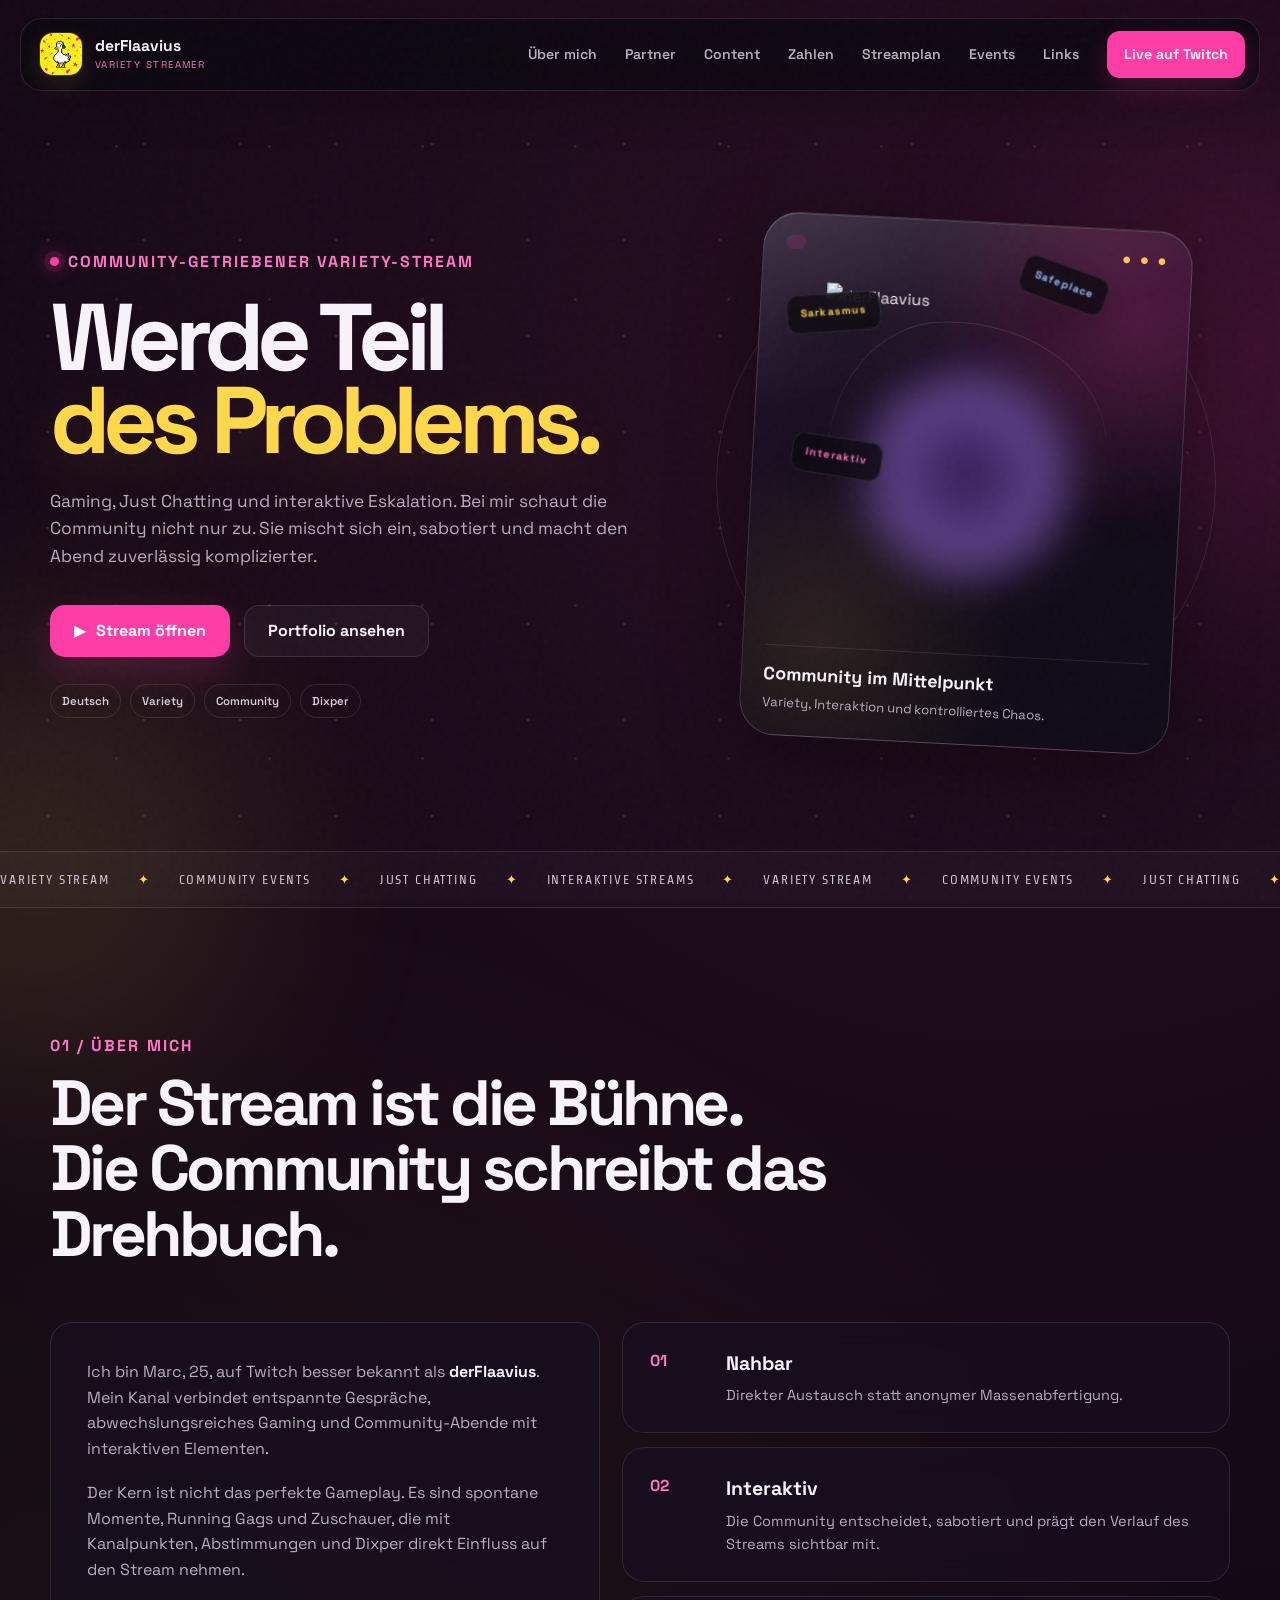
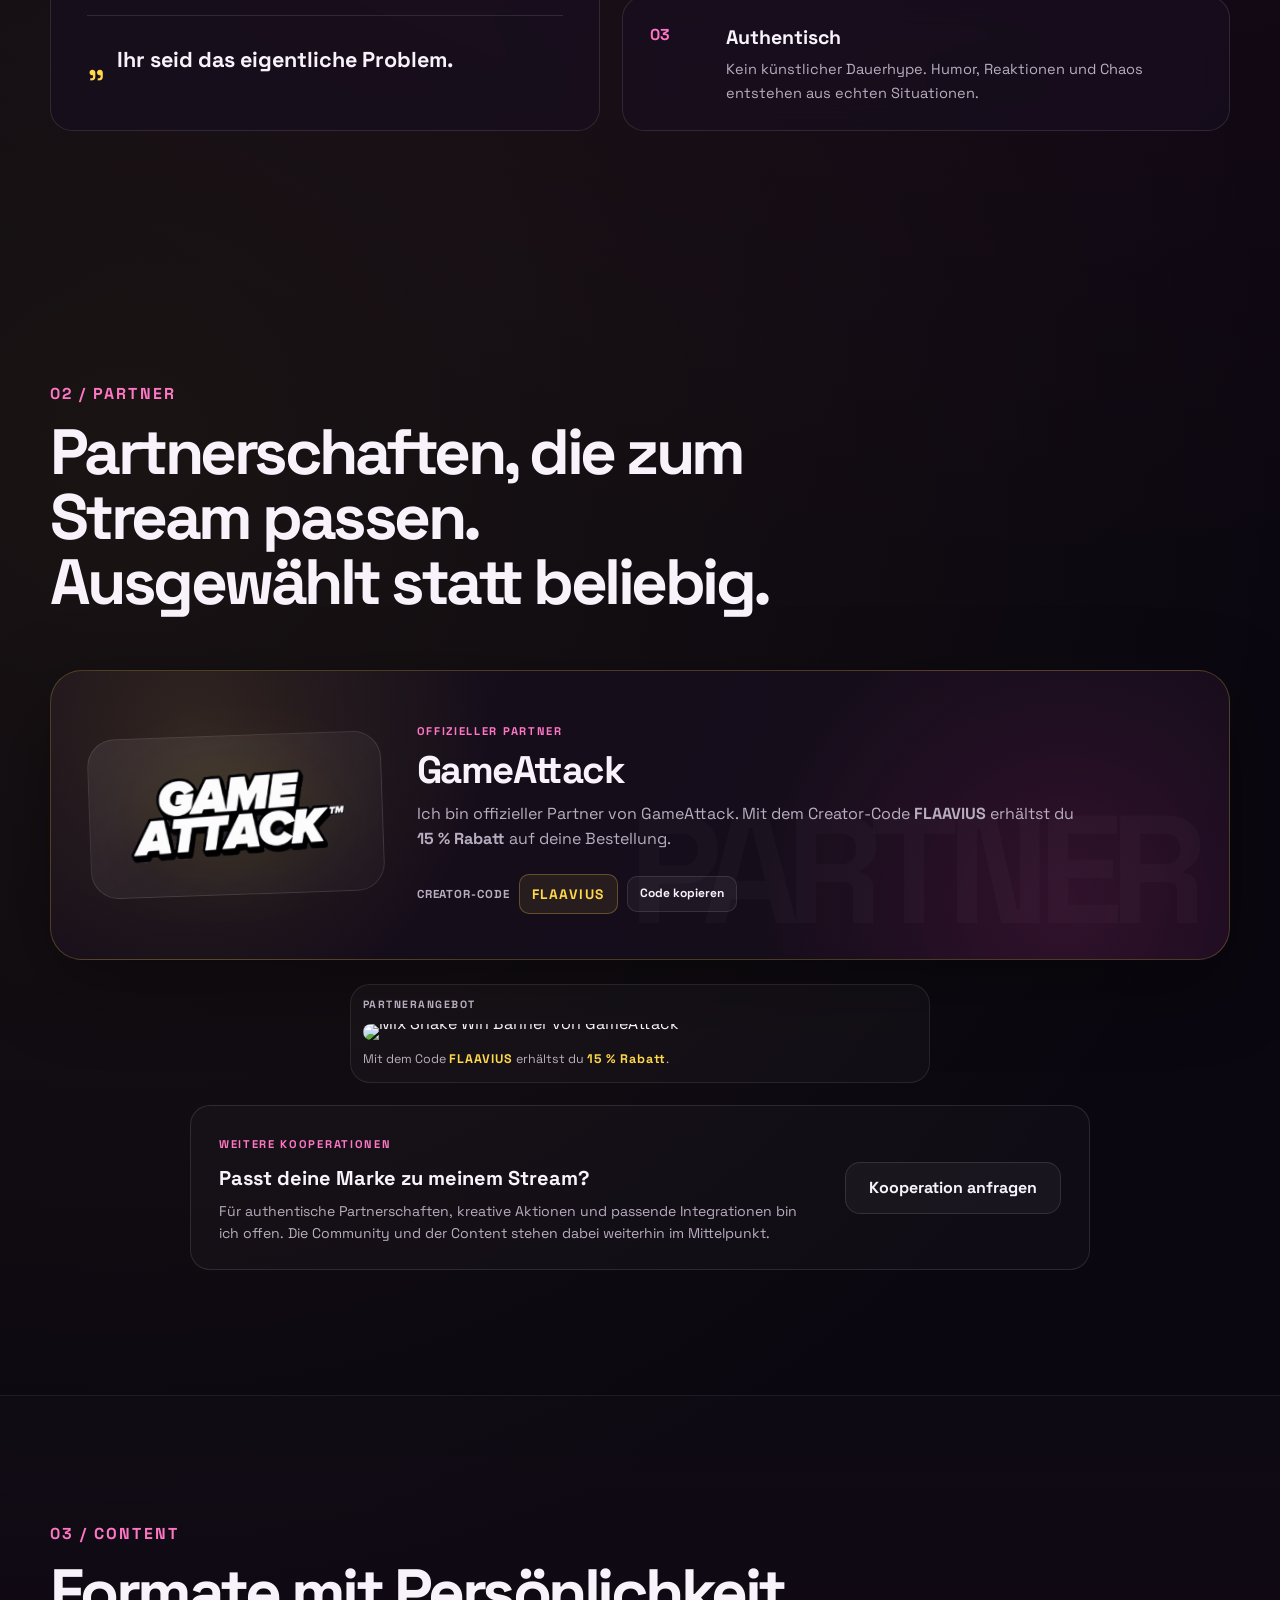
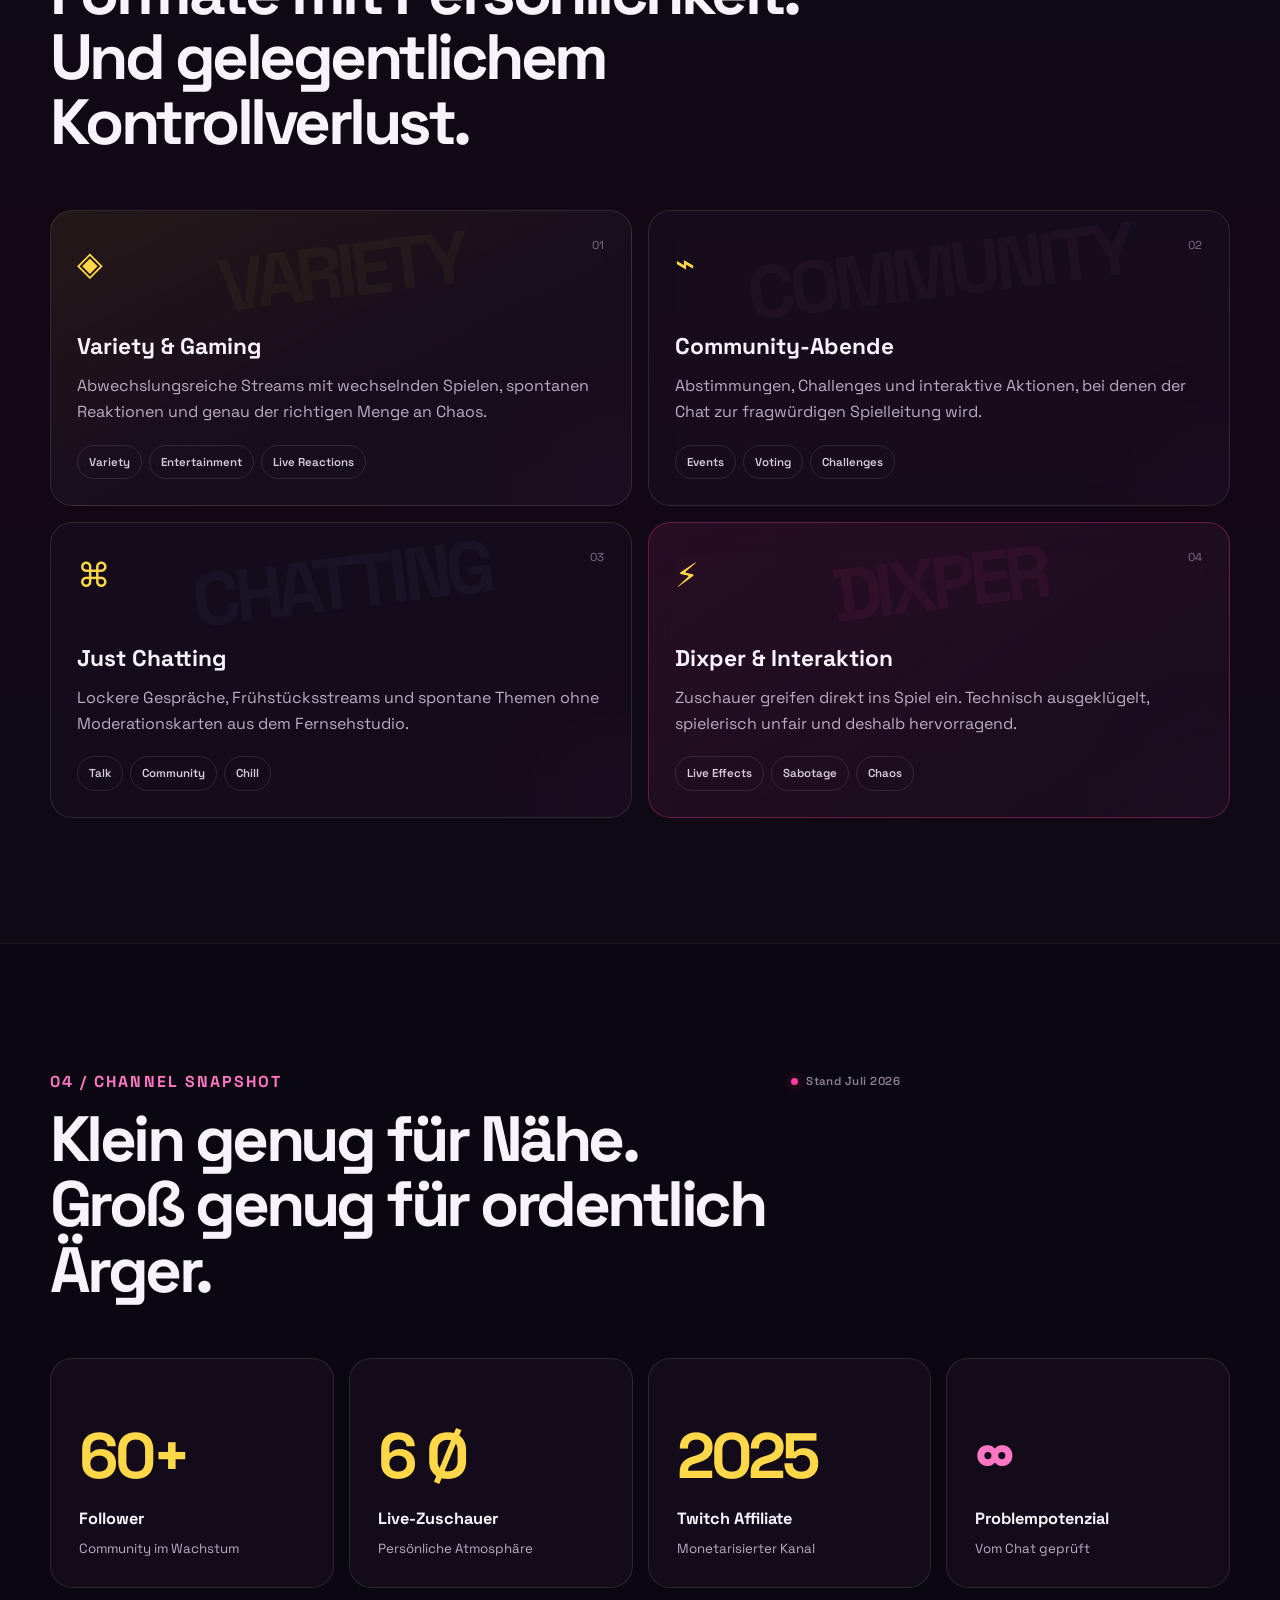
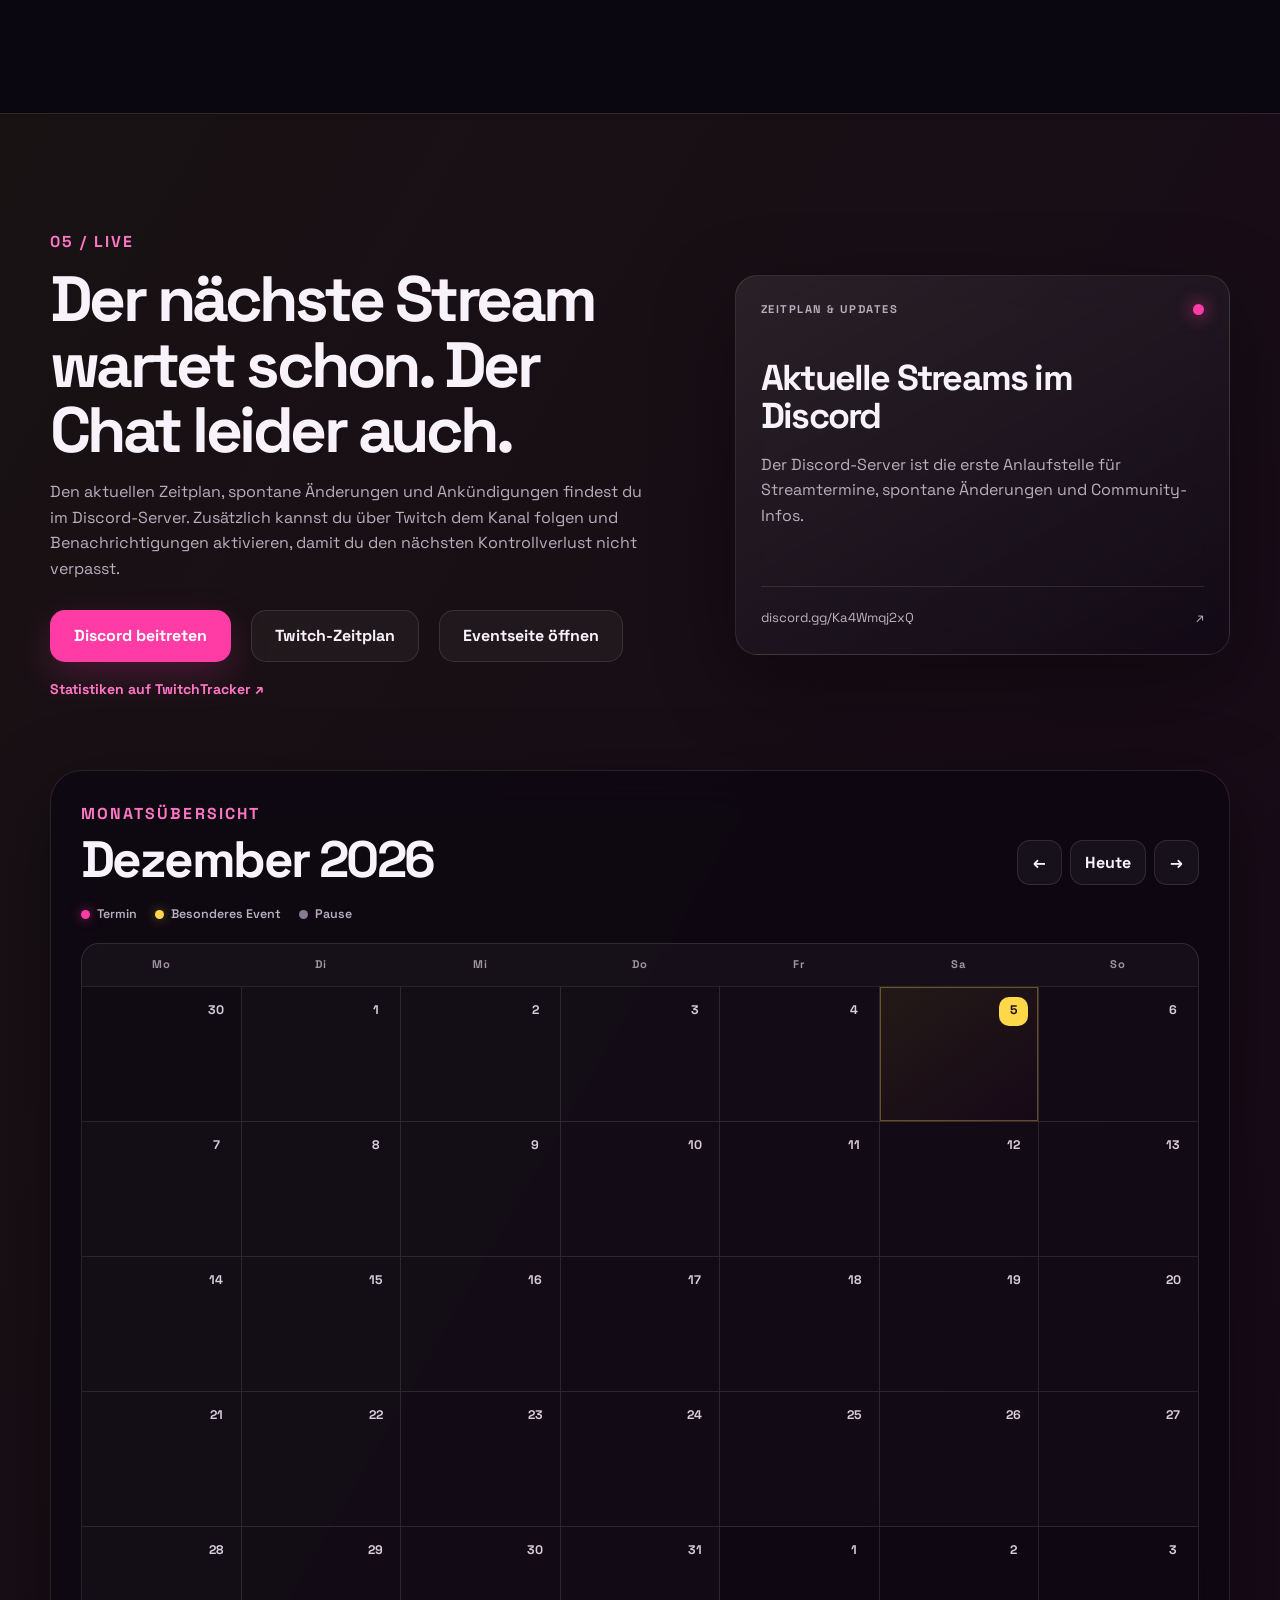
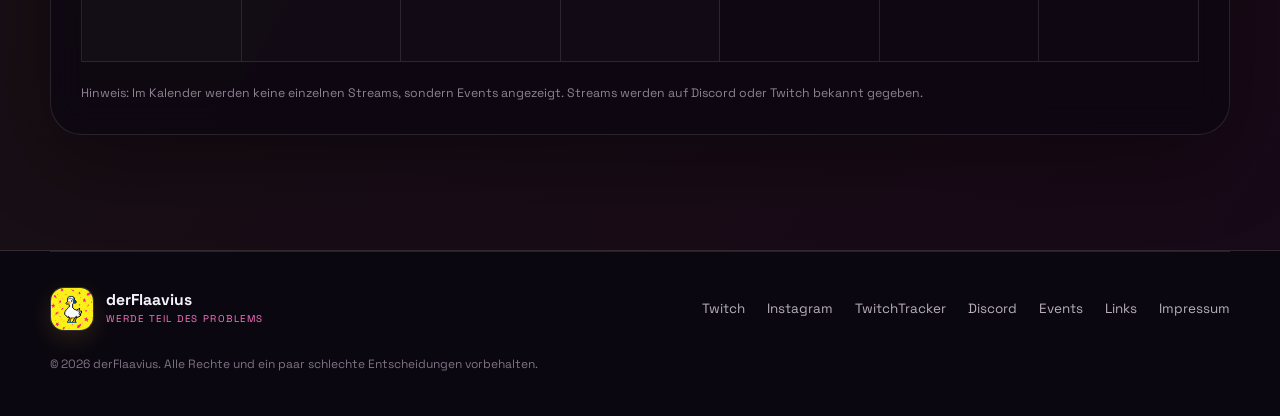
==== commit 65aba6fc: "Linktree Eingefügt, Vorbereitung auf Event" ====
--- a/index.html
+++ b/index.html
@@ -39,6 +39,7 @@
       <a href="#stats">Zahlen</a>
       <a href="#schedule">Streamplan</a>
       <a href="events.html">Events</a>
+      <a href="links.html">Links</a>
       <a class="nav-cta" href="https://www.twitch.tv/derflaavius" target="_blank" rel="noreferrer">Live auf Twitch</a>
     </nav>
   </header>
@@ -363,6 +364,7 @@
       <a href="https://twitchtracker.com/derflaavius" target="_blank" rel="noreferrer">TwitchTracker</a>
       <a href="https://discord.gg/Ka4Wmqj2xQ" target="_blank" rel="noreferrer">Discord</a>
       <a href="events.html">Events</a>
+      <a href="links.html">Links</a>
       <a href="impressum.html">Impressum</a>
     </div>
     <p>© <span id="current-year">2026</span> derFlaavius. Alle Rechte und ein paar schlechte Entscheidungen vorbehalten.</p>
--- a/css/style.css
+++ b/css/style.css
@@ -922,6 +922,20 @@
   border-color: rgba(255,216,74,.25);
   transform: rotate(-18deg);
 }
+
+.event-card-media img {
+  position: absolute;
+  inset: 0;
+  width: 100%;
+  height: 100%;
+  display: block;
+  object-fit: cover;
+}
+
+.event-card-media:has(img) .event-card-symbol {
+  display: none;
+}
+
 .event-demo-badge {
   position: absolute;
   top: 24px;
@@ -1177,3 +1191,201 @@
   .legal-flow-section p,
   .legal-flow-section address { font-size: .95rem; }
 }
+
+
+/* Zentrale Linkseite */
+.main-nav a[aria-current="page"] {
+  color: var(--text);
+}
+
+.linkpage-main {
+  max-width: 760px;
+  padding-top: 78px;
+  padding-bottom: 92px;
+}
+
+.link-profile {
+  display: flex;
+  flex-direction: column;
+  align-items: center;
+  text-align: center;
+}
+
+.link-profile-image {
+  width: 118px;
+  aspect-ratio: 1;
+  margin-bottom: 24px;
+  padding: 5px;
+  border: 1px solid rgba(255, 255, 255, .14);
+  border-radius: 34px;
+  background: linear-gradient(135deg, rgba(255, 60, 166, .34), rgba(255, 216, 74, .18));
+  box-shadow: 0 22px 65px rgba(255, 60, 166, .18);
+}
+
+.link-profile-image img {
+  width: 100%;
+  height: 100%;
+  object-fit: cover;
+  border-radius: 28px;
+}
+
+.link-profile h1 {
+  margin: 12px 0 10px;
+  font-size: clamp(3rem, 9vw, 5.2rem);
+  line-height: .95;
+  letter-spacing: -.065em;
+}
+
+.link-profile > p {
+  max-width: 620px;
+  margin: 0;
+  color: var(--muted);
+}
+
+.link-profile-tags {
+  justify-content: center;
+  margin-top: 22px;
+}
+
+.link-hub {
+  margin-top: 58px;
+  padding: 30px;
+  border: 1px solid var(--line);
+  border-radius: var(--radius-lg);
+  background:
+    linear-gradient(145deg, rgba(255, 255, 255, .055), transparent 34%),
+    rgba(18, 11, 24, .76);
+  box-shadow: var(--shadow);
+  backdrop-filter: blur(18px);
+}
+
+.link-hub-heading {
+  margin-bottom: 24px;
+}
+
+.link-hub-heading h2 {
+  margin: 8px 0 0;
+  font-size: clamp(1.9rem, 5vw, 2.8rem);
+  line-height: 1.05;
+  letter-spacing: -.045em;
+}
+
+.link-list {
+  display: grid;
+  gap: 12px;
+}
+
+.link-card {
+  min-height: 86px;
+  padding: 16px 18px;
+  display: grid;
+  grid-template-columns: 48px minmax(0, 1fr) 28px;
+  align-items: center;
+  gap: 15px;
+  border: 1px solid var(--line);
+  border-radius: 18px;
+  background: rgba(255, 255, 255, .035);
+  transition: transform .2s ease, border-color .2s ease, background .2s ease;
+}
+
+.link-card:hover {
+  transform: translateY(-3px);
+  border-color: rgba(255, 118, 197, .45);
+  background: rgba(255, 255, 255, .065);
+}
+
+.link-card-featured {
+  border-color: rgba(255, 60, 166, .38);
+  background: linear-gradient(120deg, rgba(255, 60, 166, .16), rgba(255, 216, 74, .05));
+}
+
+.link-card-icon {
+  width: 48px;
+  aspect-ratio: 1;
+  display: grid;
+  place-items: center;
+  border: 1px solid rgba(255, 118, 197, .24);
+  border-radius: 15px;
+  background: rgba(255, 60, 166, .1);
+  color: var(--pink-soft);
+  font-weight: 800;
+  font-size: 1.05rem;
+}
+
+.link-card-featured .link-card-icon {
+  border-color: rgba(255, 216, 74, .25);
+  background: rgba(255, 216, 74, .1);
+  color: var(--yellow);
+}
+
+.link-card-copy {
+  min-width: 0;
+  display: grid;
+  gap: 3px;
+}
+
+.link-card-copy strong {
+  font-size: 1rem;
+}
+
+.link-card-copy span {
+  color: var(--muted);
+  font-size: .82rem;
+  line-height: 1.45;
+}
+
+.link-card-arrow {
+  color: var(--pink-soft);
+  font-size: 1.15rem;
+  transition: transform .2s ease;
+}
+
+.link-card:hover .link-card-arrow {
+  transform: translateX(3px);
+}
+
+.linkpage-note {
+  max-width: 580px;
+  margin: 25px auto 0;
+  color: var(--muted);
+  font-size: .82rem;
+  text-align: center;
+}
+
+@media (max-width: 680px) {
+  .linkpage-main {
+    padding-top: 54px;
+    padding-bottom: 68px;
+  }
+
+  .link-profile-image {
+    width: 98px;
+    border-radius: 28px;
+  }
+
+  .link-profile-image img {
+    border-radius: 22px;
+  }
+
+  .link-hub {
+    margin-top: 42px;
+    padding: 20px;
+    border-radius: 24px;
+  }
+
+  .link-card {
+    min-height: 76px;
+    padding: 13px;
+    grid-template-columns: 42px minmax(0, 1fr) 22px;
+    gap: 12px;
+  }
+
+  .link-card-icon {
+    width: 42px;
+    border-radius: 13px;
+  }
+
+  .link-card-copy span {
+    font-size: .76rem;
+  }
+}
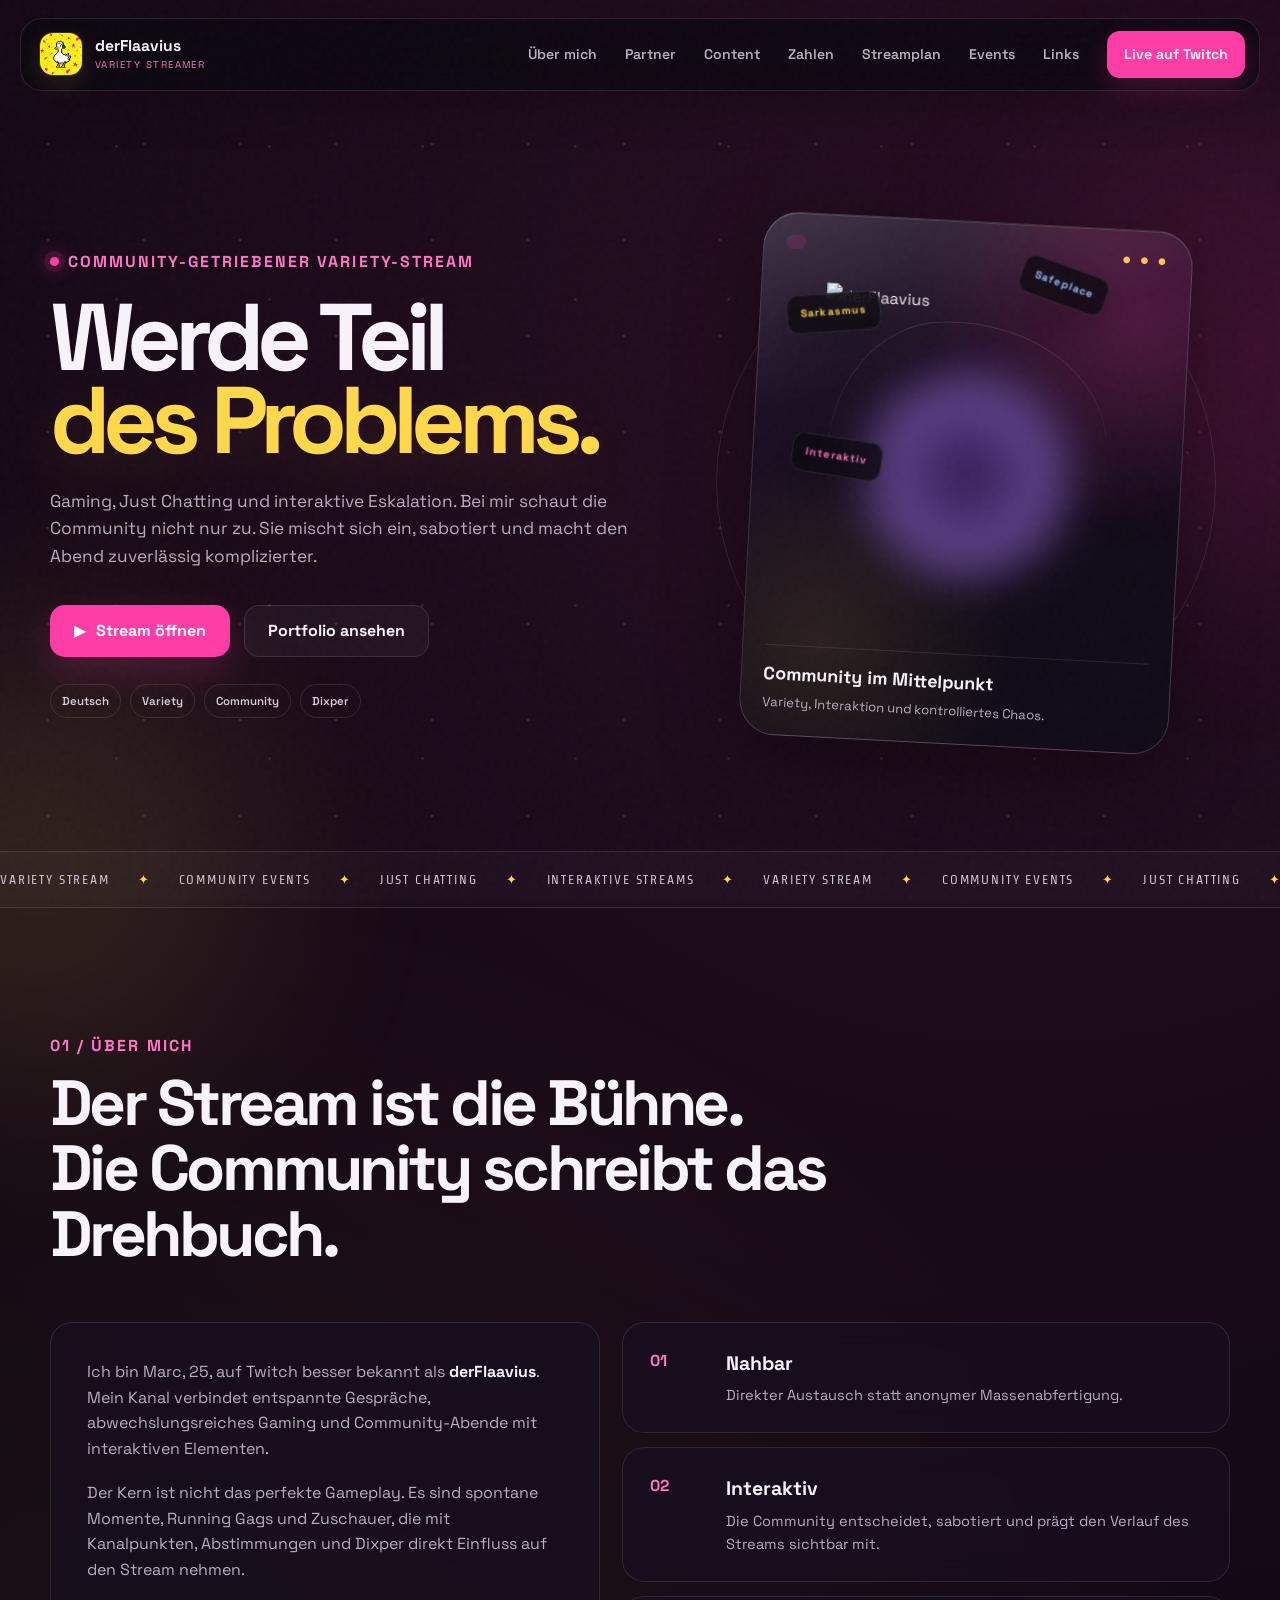
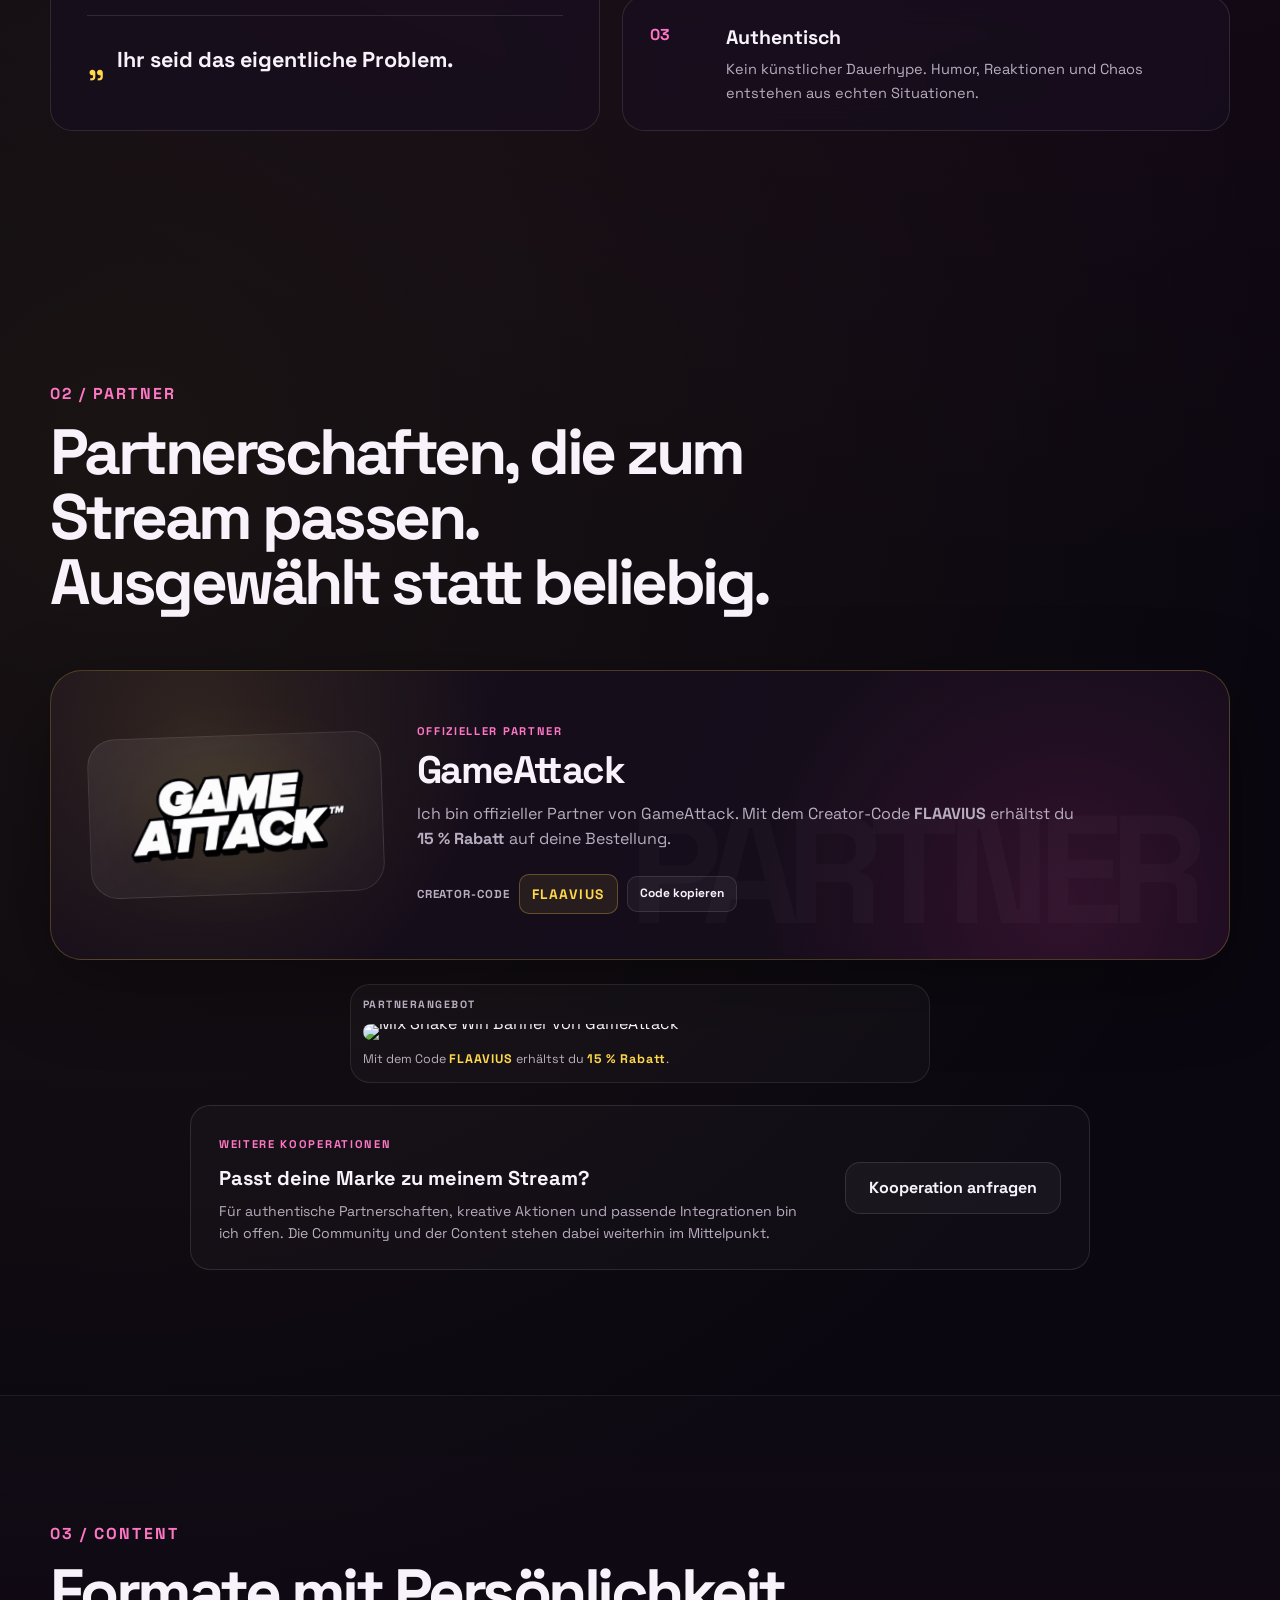
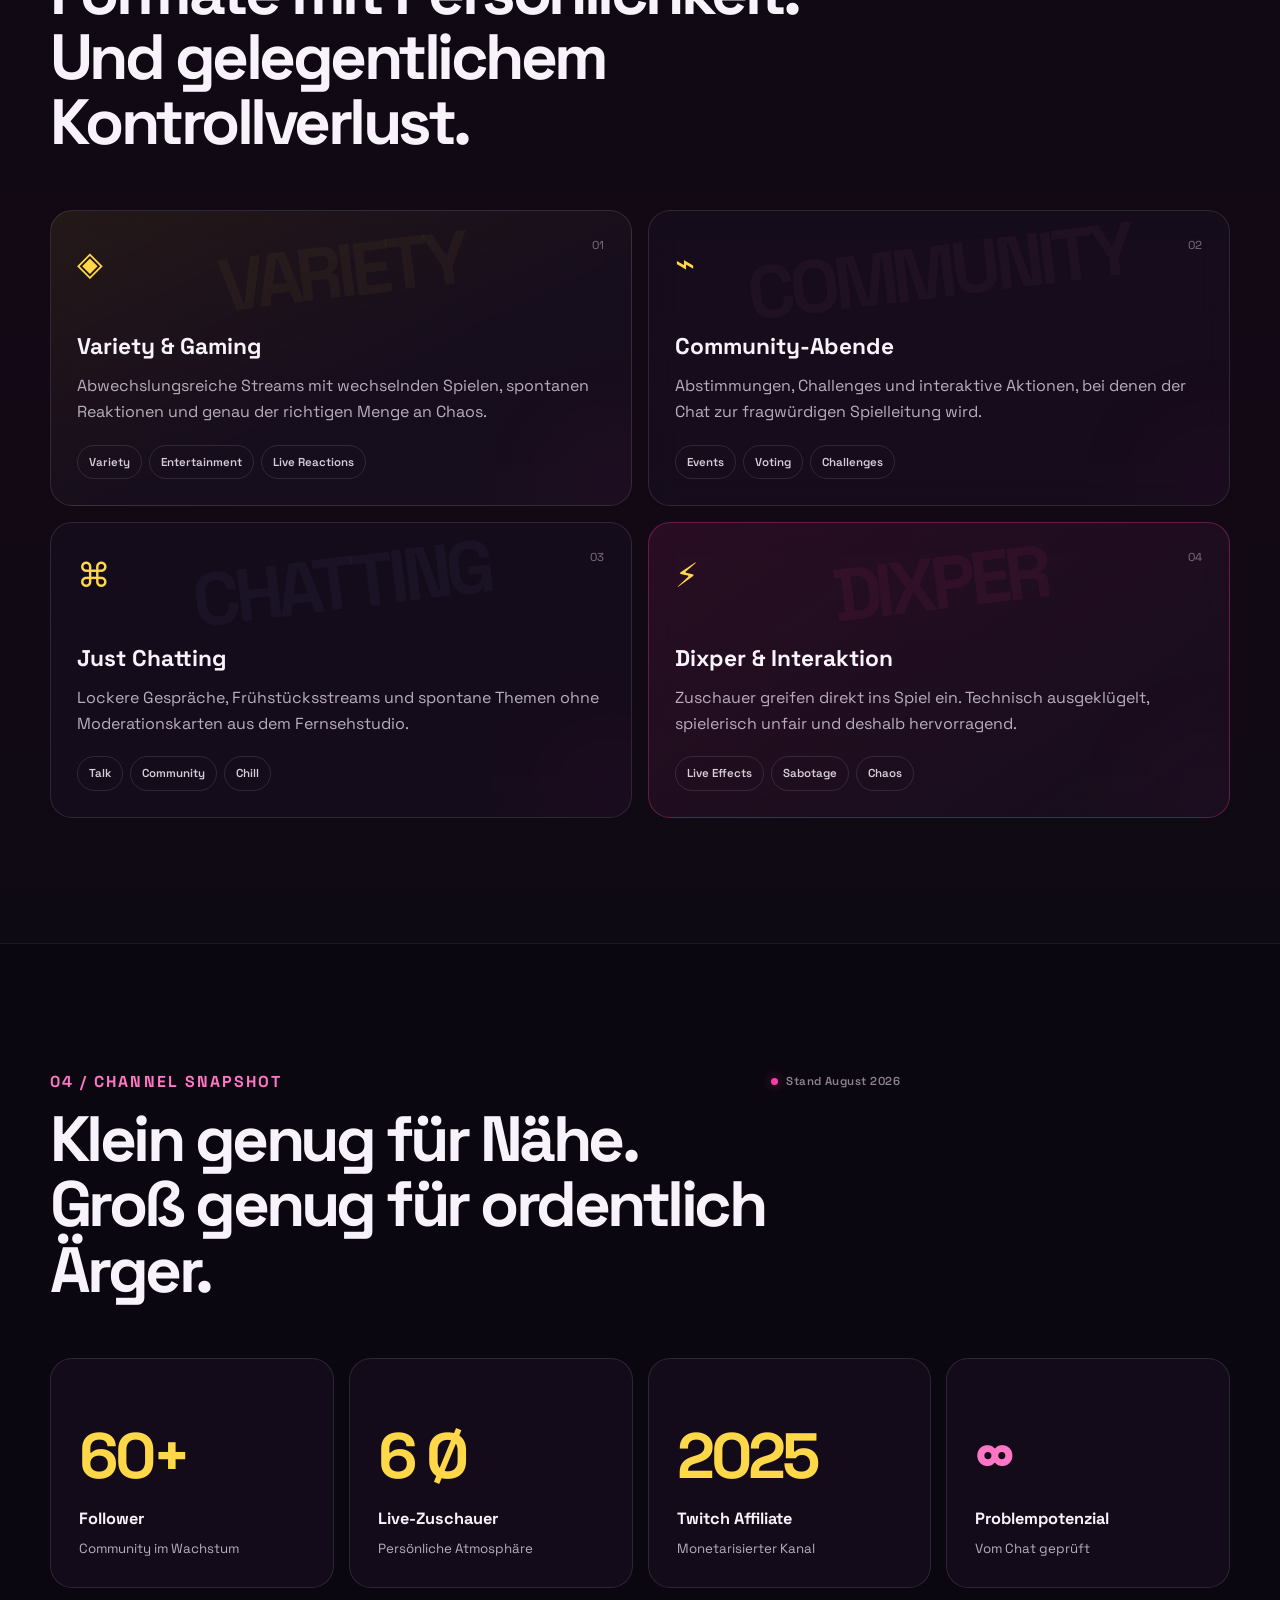
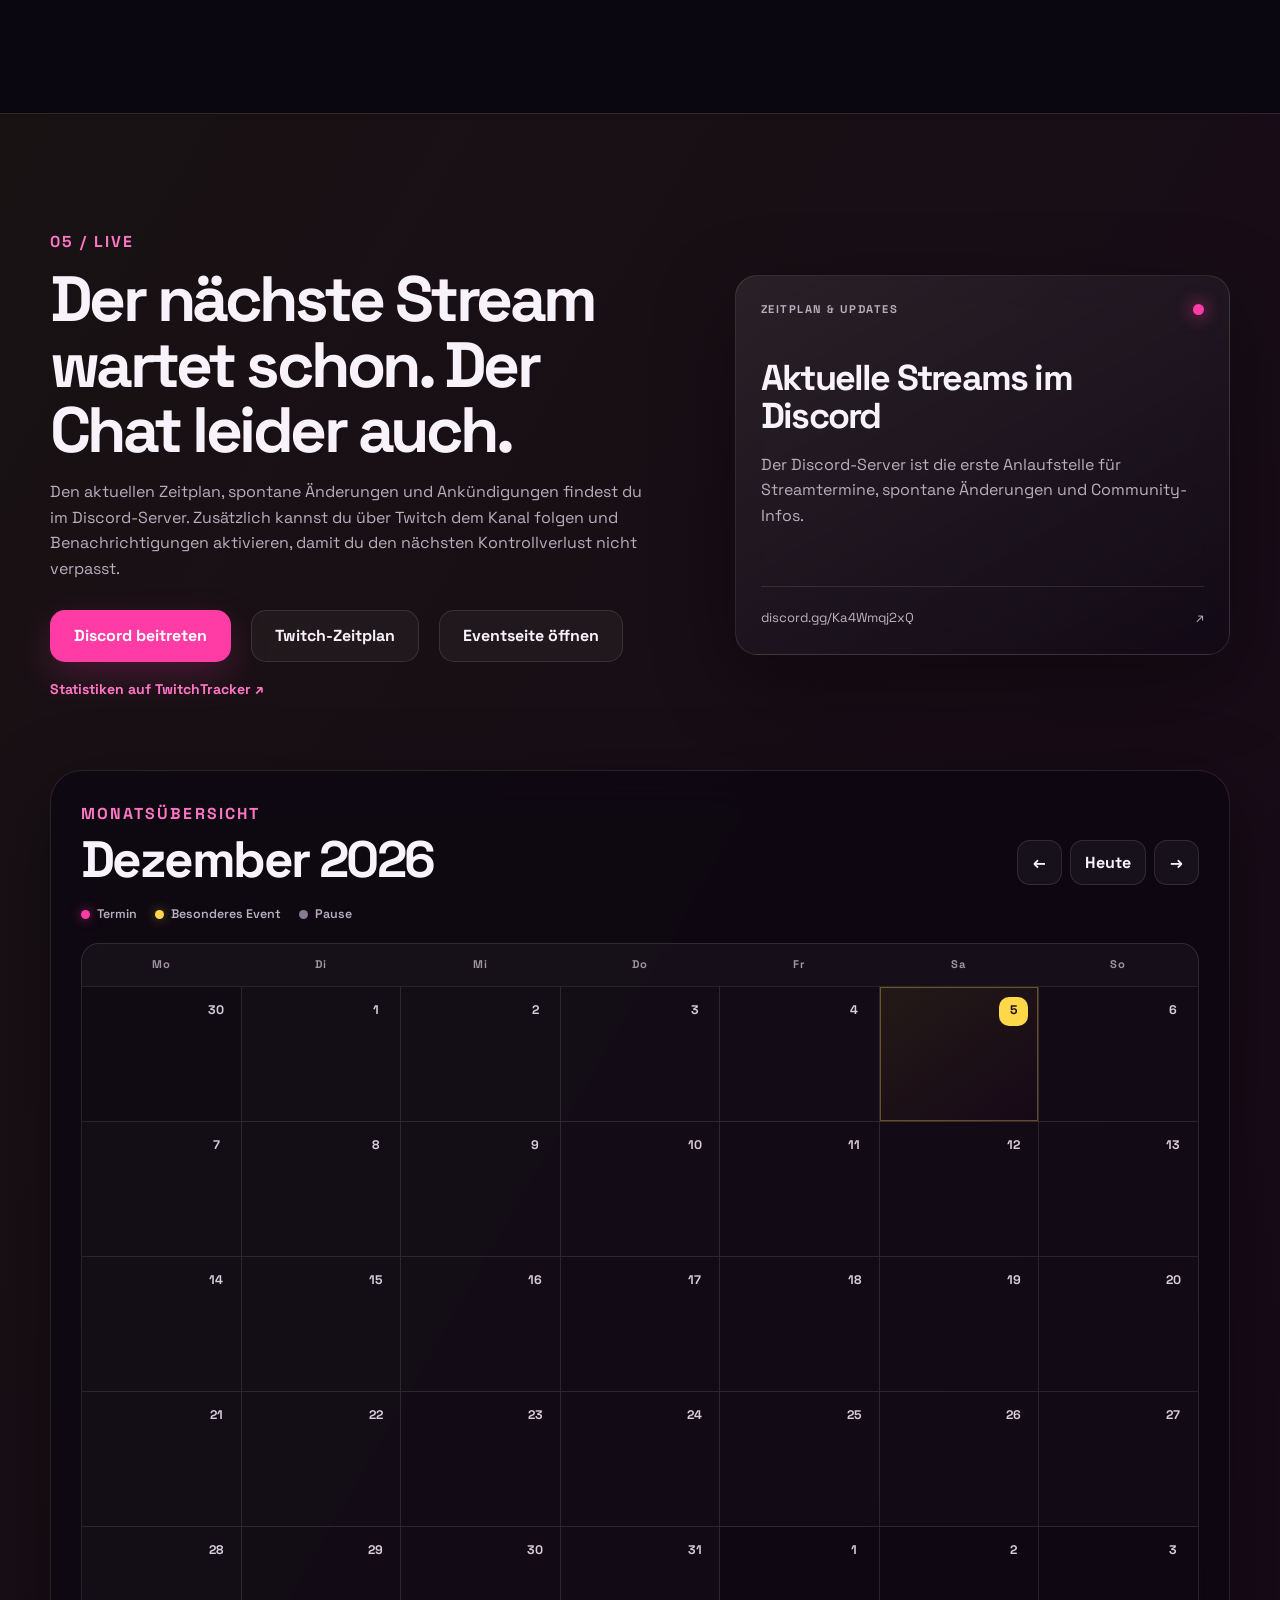
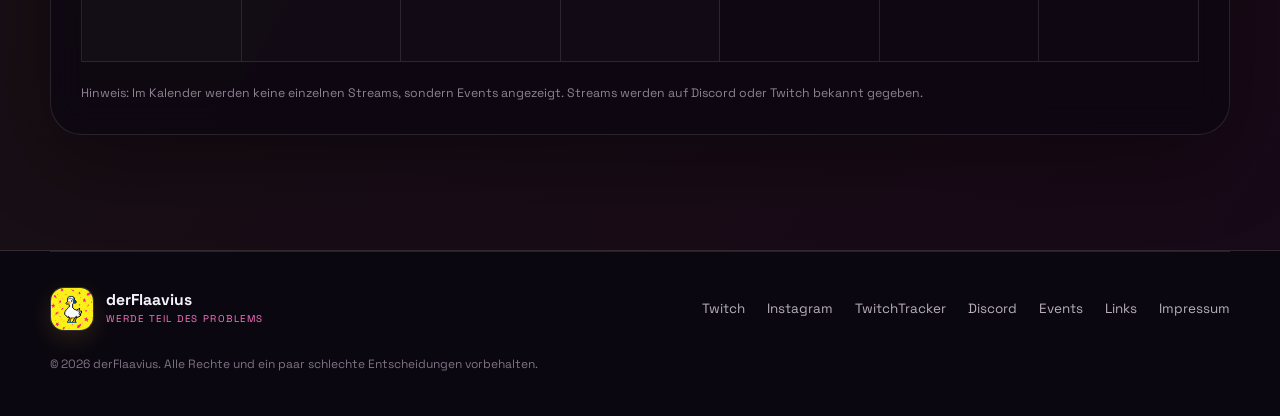
==== commit 861d79e7: "Veröffentlichung Win Challenge + August Revision" ====
--- a/index.html
+++ b/index.html
@@ -220,7 +220,7 @@
       <div class="section-heading reveal">
         <div class="stats-heading-meta">
           <span class="section-kicker">04 / CHANNEL SNAPSHOT</span>
-          <span class="stats-updated"><i aria-hidden="true"></i> Stand Juli 2026</span>
+          <span class="stats-updated"><i aria-hidden="true"></i> Stand August 2026</span>
         </div>
         <h2>Klein genug für Nähe.<br>Groß genug für ordentlich Ärger.</h2>
       </div>
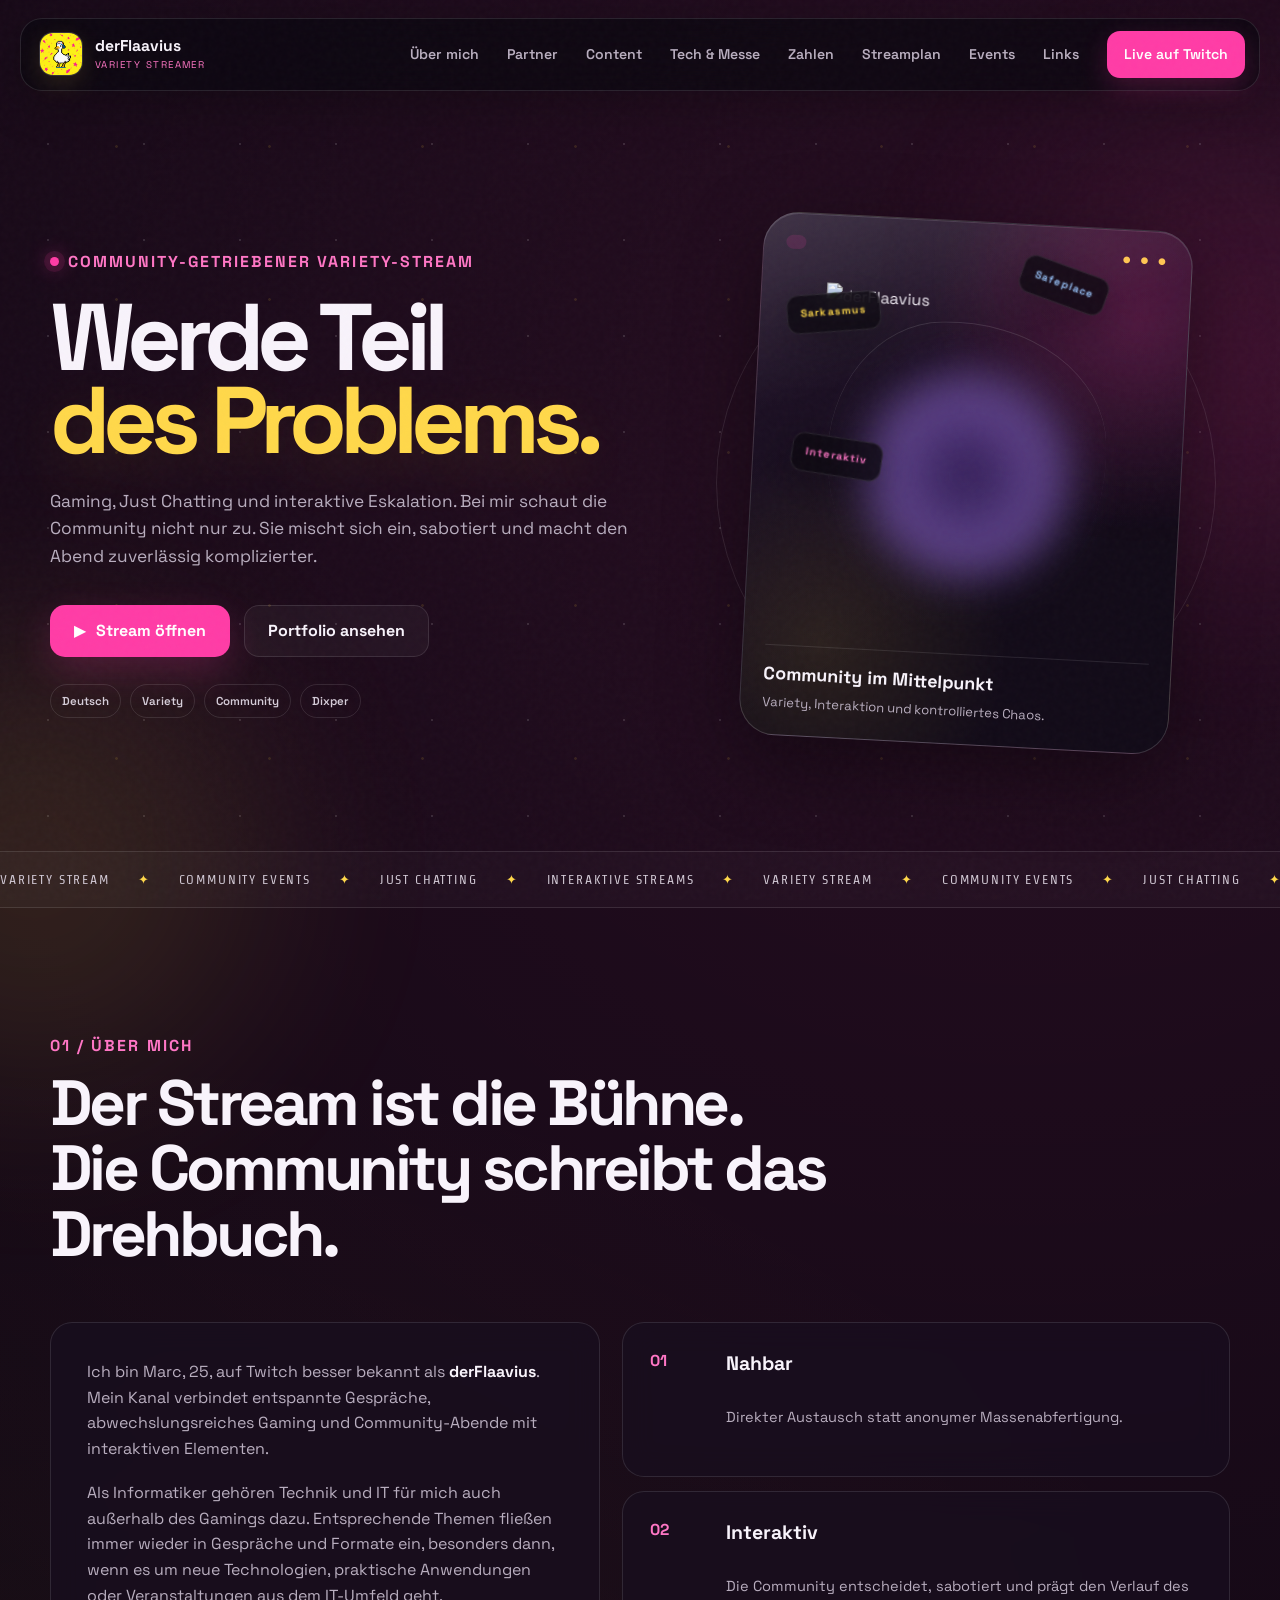
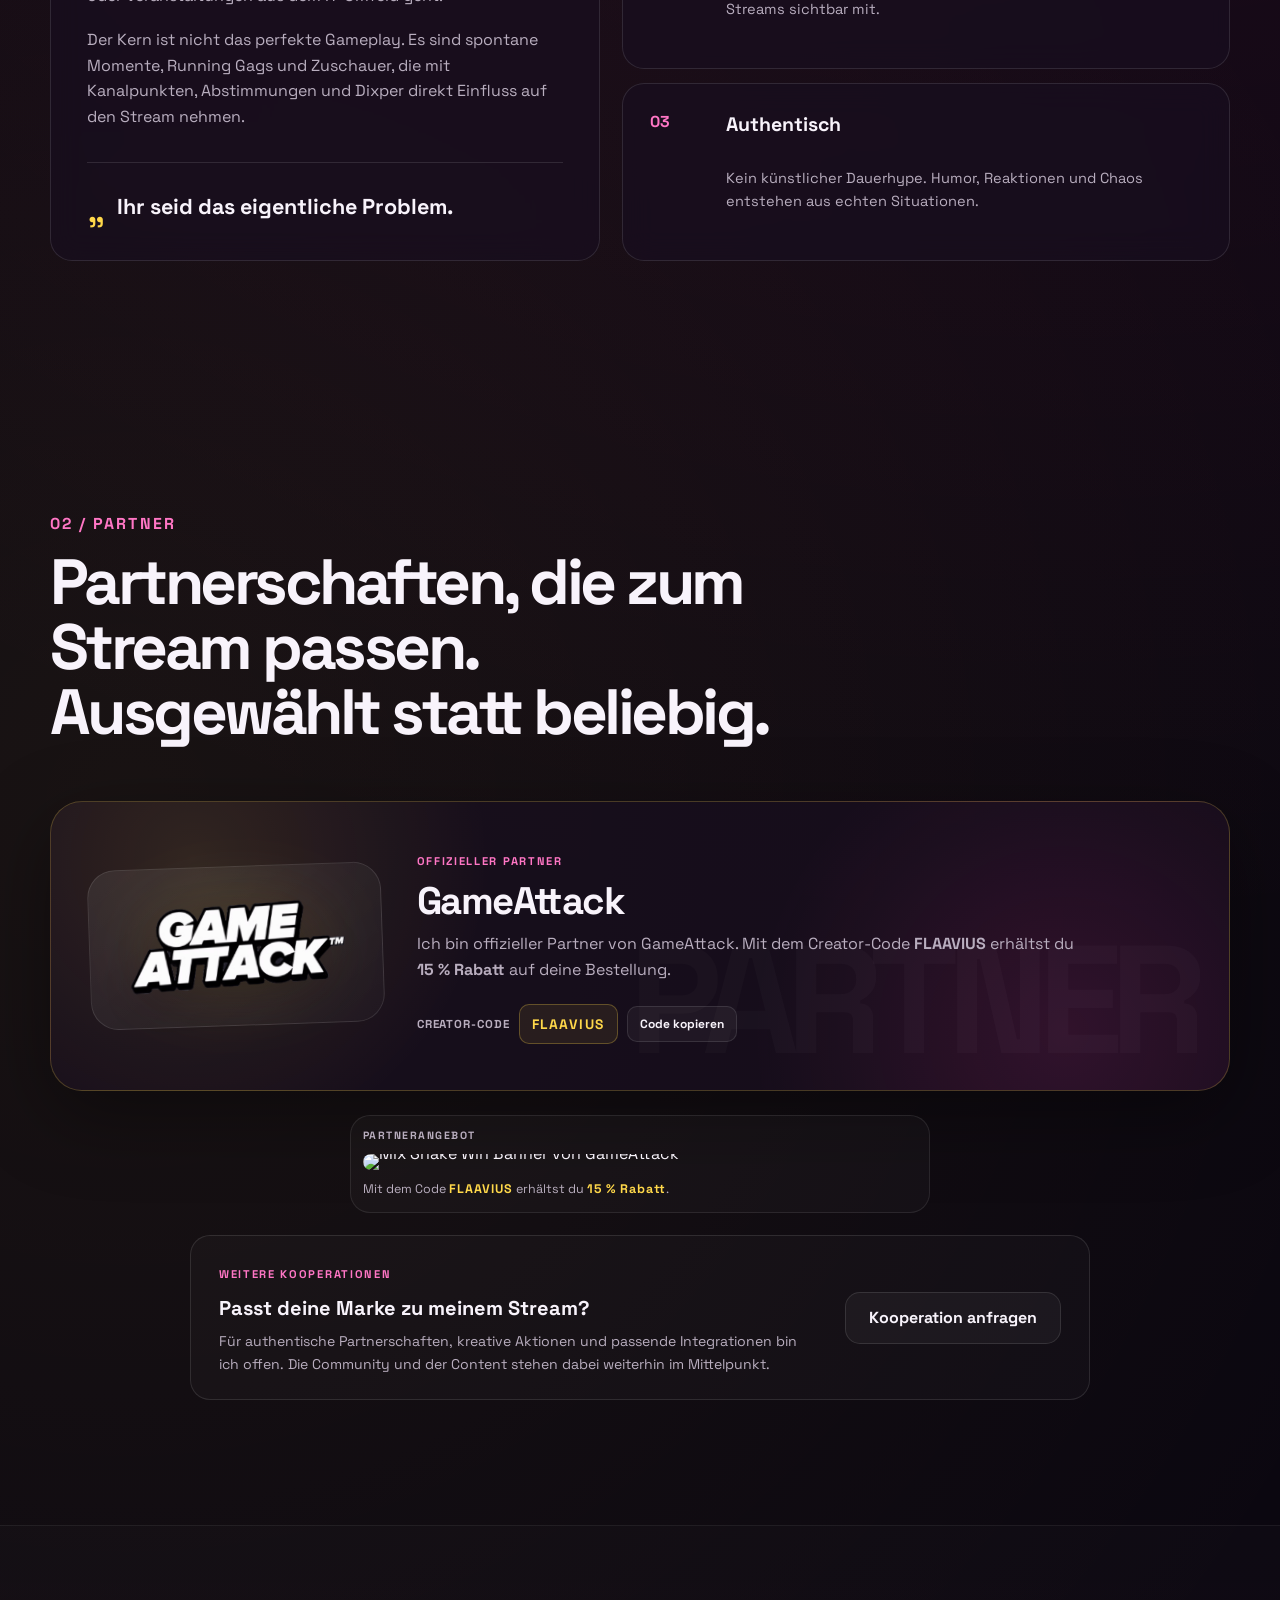
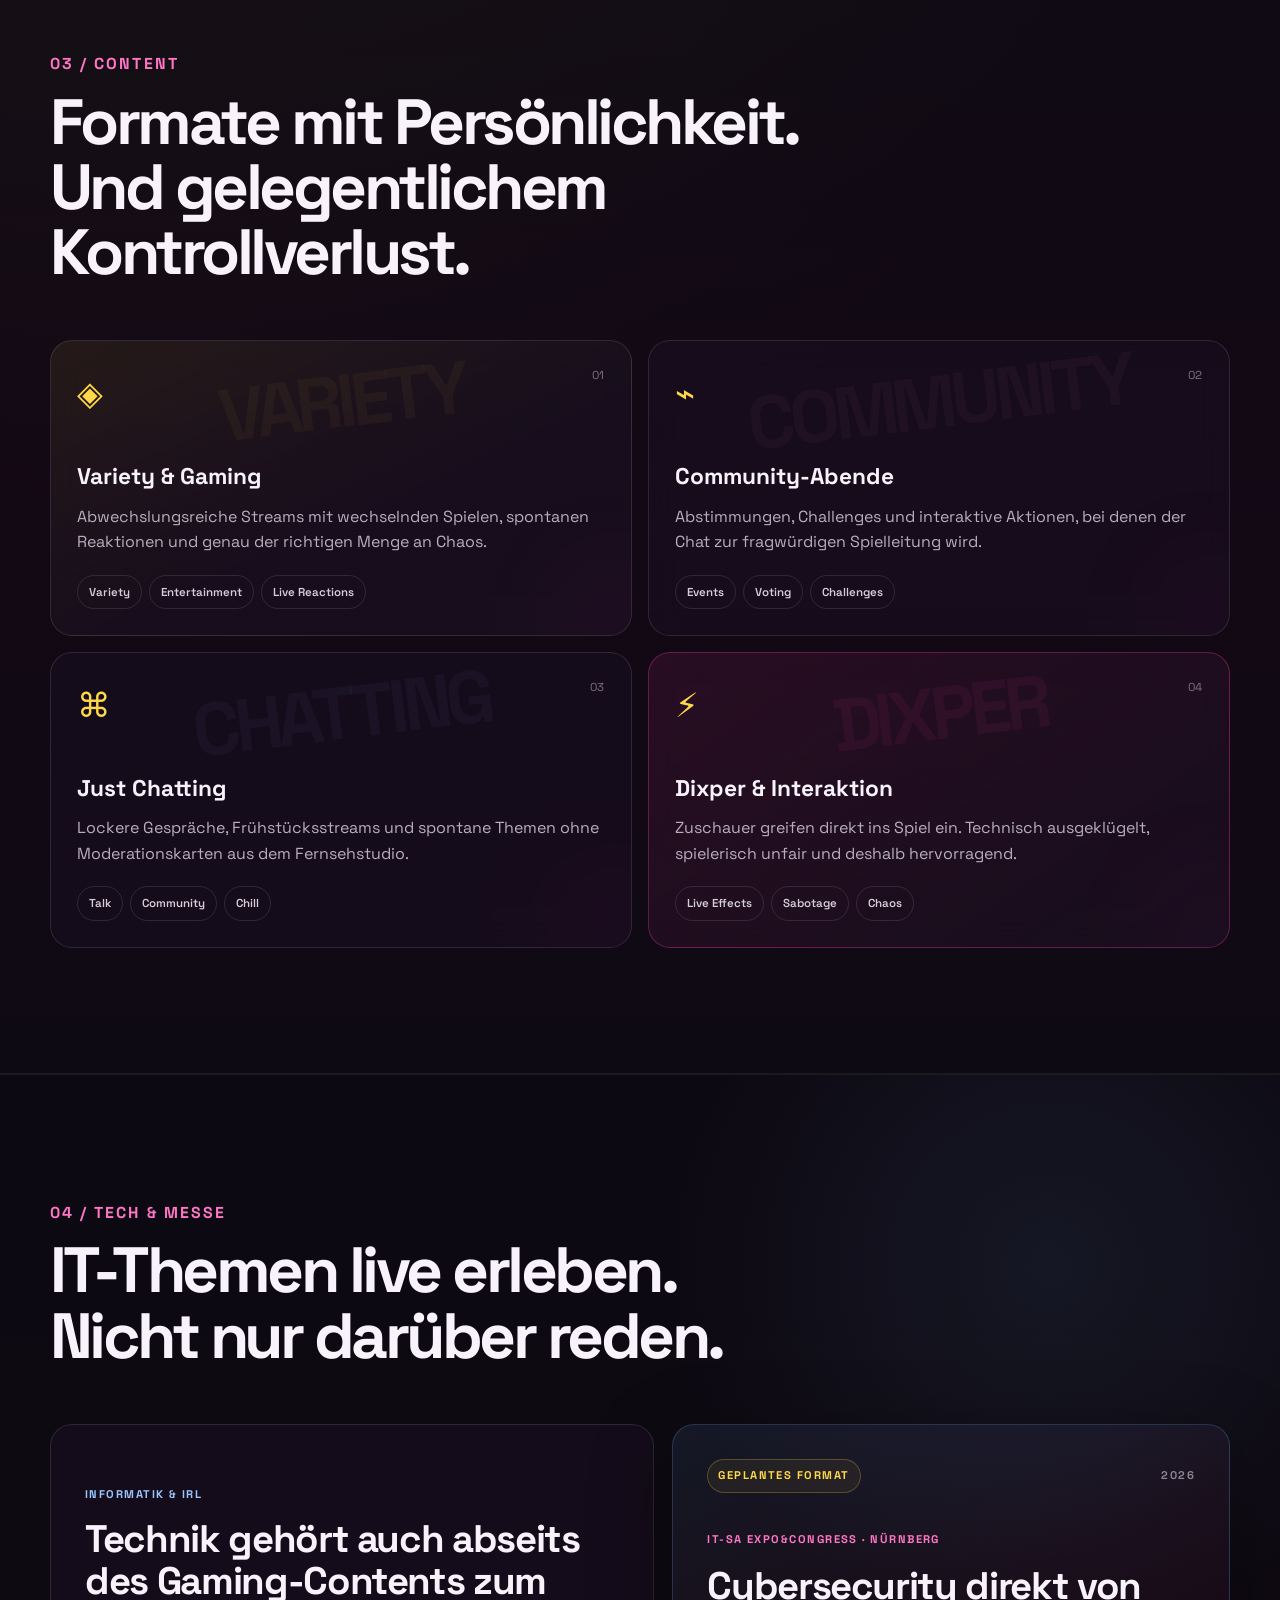
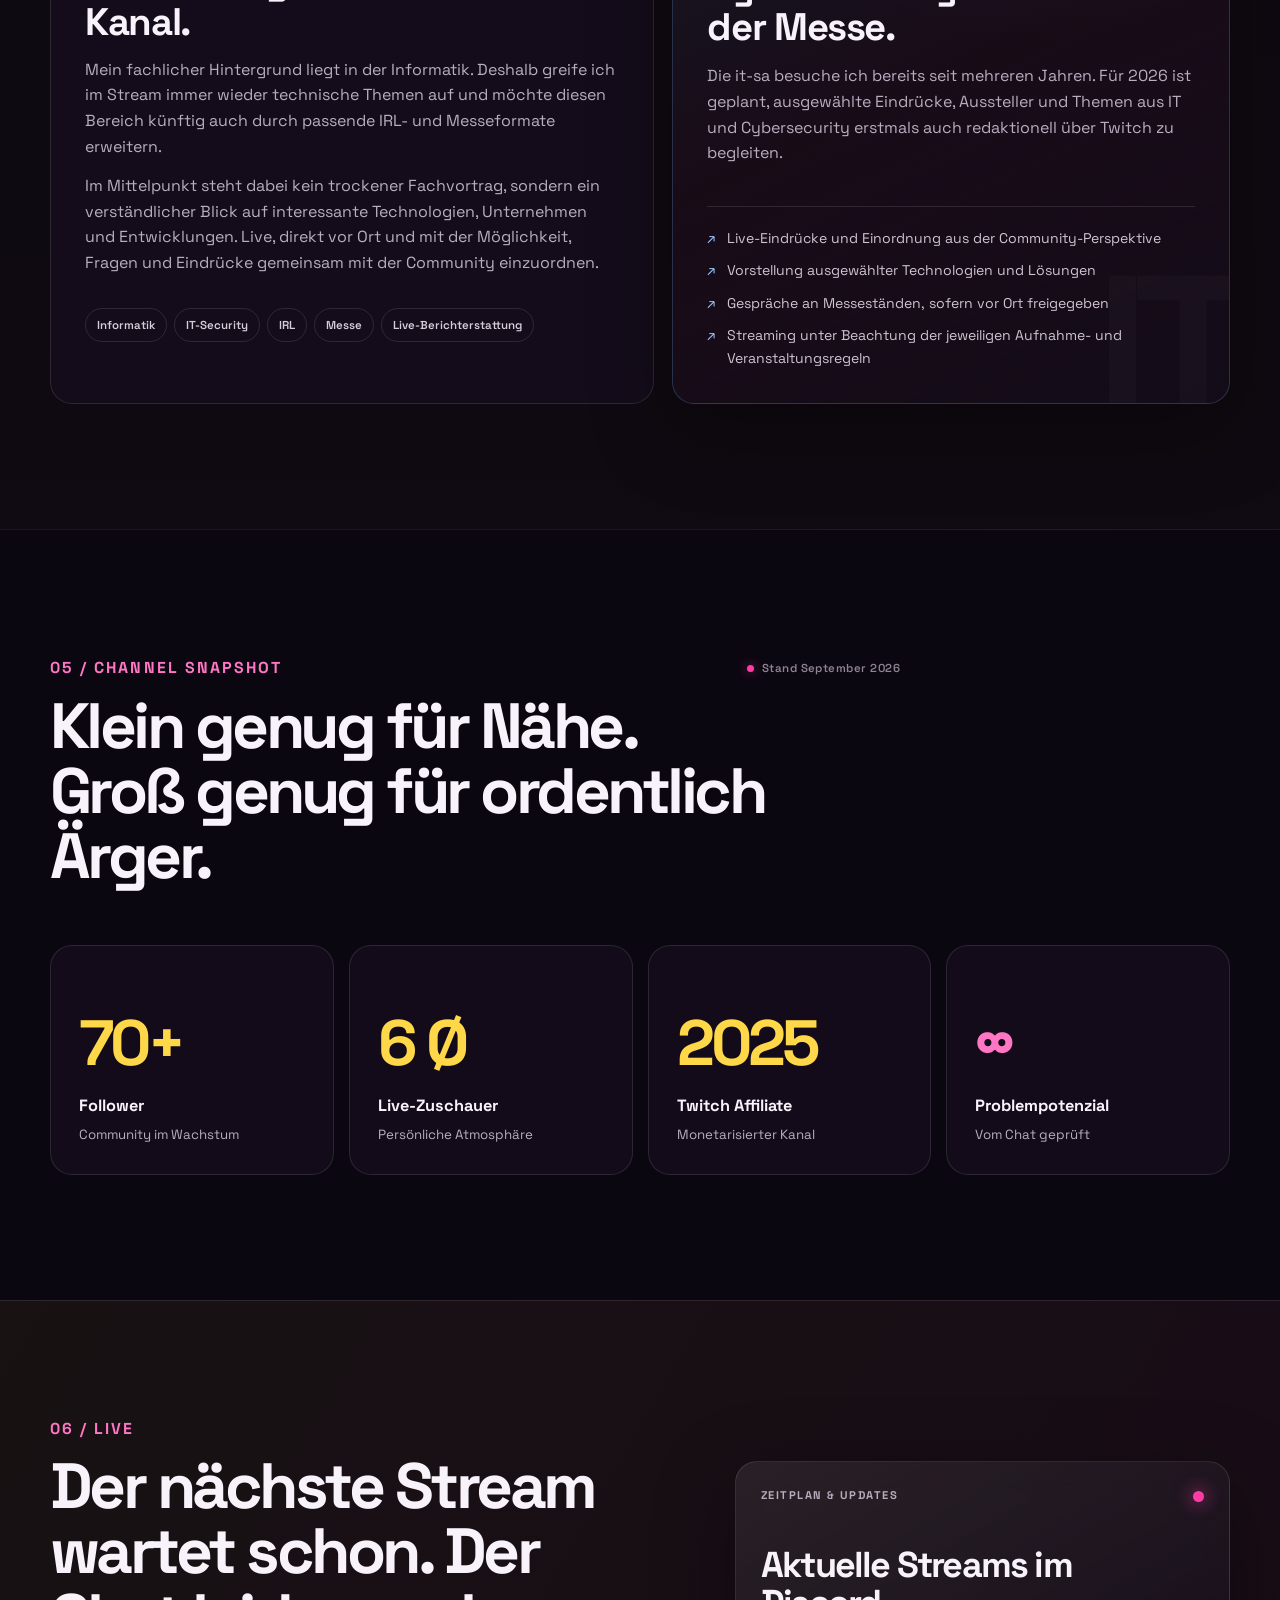
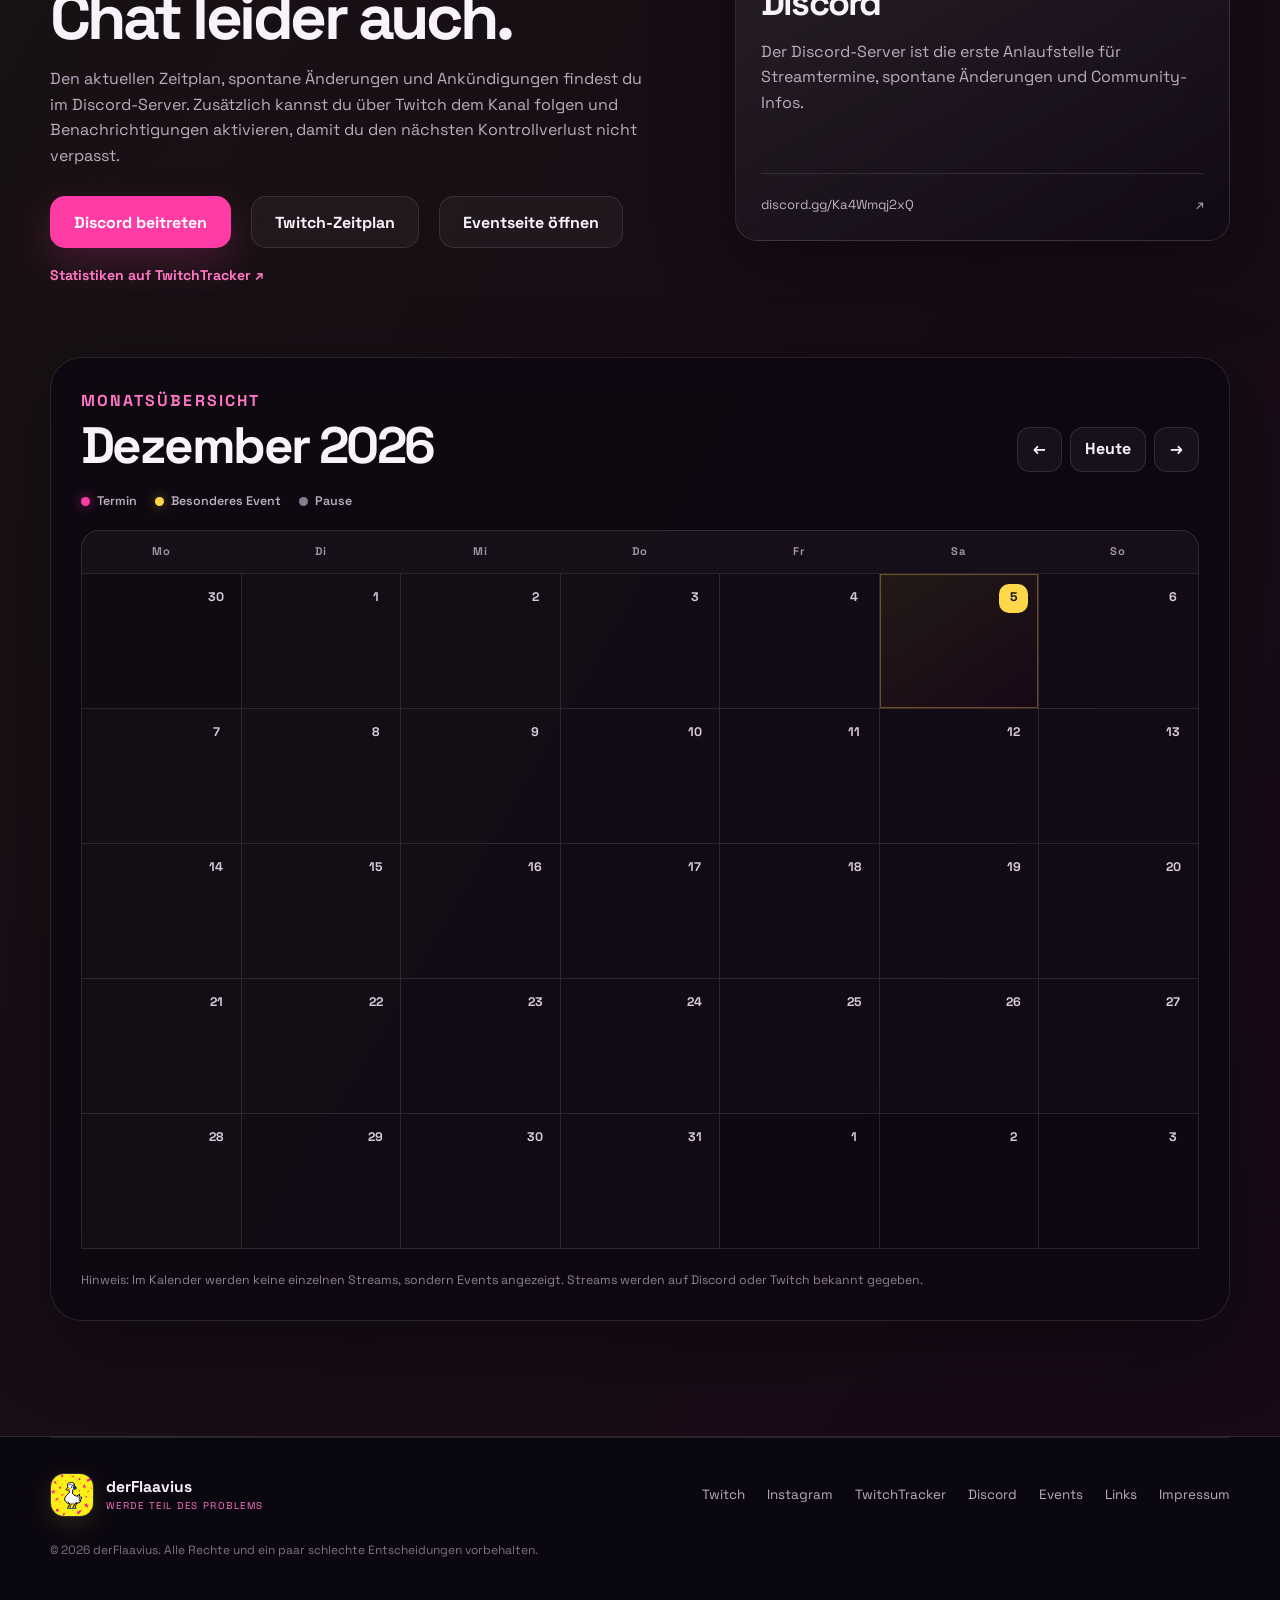
==== commit 21b5f8b2: "Follower + Messe Update" ====
--- a/index.html
+++ b/index.html
@@ -3,7 +3,7 @@
 <head>
   <meta charset="UTF-8">
   <meta name="viewport" content="width=device-width, initial-scale=1.0">
-  <meta name="description" content="Offizielles Streamer-Portfolio von derFlaavius: Variety, Community-Chaos und interaktive Livestreams auf Twitch.">
+  <meta name="description" content="Offizielles Streamer-Portfolio von derFlaavius: interaktive Twitch-Livestreams, Variety, Community-Formate sowie Inhalte rund um Technik, Informatik und Messebesuche.">
   <meta name="theme-color" content="#120b18">
   <title>derFlaavius | Streamer Portfolio</title>
   <link rel="preconnect" href="https://fonts.googleapis.com">
@@ -36,6 +36,7 @@
       <a href="#about">Über mich</a>
       <a href="#partners">Partner</a>
       <a href="#content">Content</a>
+      <a href="#tech">Tech & Messe</a>
       <a href="#stats">Zahlen</a>
       <a href="#schedule">Streamplan</a>
       <a href="events.html">Events</a>
@@ -103,6 +104,7 @@
       <div class="about-grid">
         <article class="about-copy glass-card reveal">
           <p>Ich bin Marc, 25, auf Twitch besser bekannt als <strong>derFlaavius</strong>. Mein Kanal verbindet entspannte Gespräche, abwechslungsreiches Gaming und Community-Abende mit interaktiven Elementen.</p>
+          <p>Als Informatiker gehören Technik und IT für mich auch außerhalb des Gamings dazu. Entsprechende Themen fließen immer wieder in Gespräche und Formate ein, besonders dann, wenn es um neue Technologien, praktische Anwendungen oder Veranstaltungen aus dem IT-Umfeld geht.</p>
           <p>Der Kern ist nicht das perfekte Gameplay. Es sind spontane Momente, Running Gags und Zuschauer, die mit Kanalpunkten, Abstimmungen und Dixper direkt Einfluss auf den Stream nehmen.</p>
           <div class="quote-block">
             <span>„</span>
@@ -216,11 +218,48 @@
       </div>
     </section>
 
+    <section class="tech-section" id="tech">
+      <div class="section-shell">
+        <div class="section-heading reveal">
+          <span class="section-kicker">04 / TECH & MESSE</span>
+          <h2>IT-Themen live erleben.<br>Nicht nur darüber reden.</h2>
+        </div>
+
+        <div class="tech-grid">
+          <article class="tech-intro glass-card reveal">
+            <span class="tech-label">INFORMATIK & IRL</span>
+            <h3>Technik gehört auch abseits des Gaming-Contents zum Kanal.</h3>
+            <p>Mein fachlicher Hintergrund liegt in der Informatik. Deshalb greife ich im Stream immer wieder technische Themen auf und möchte diesen Bereich künftig auch durch passende IRL- und Messeformate erweitern.</p>
+            <p>Im Mittelpunkt steht dabei kein trockener Fachvortrag, sondern ein verständlicher Blick auf interessante Technologien, Unternehmen und Entwicklungen. Live, direkt vor Ort und mit der Möglichkeit, Fragen und Eindrücke gemeinsam mit der Community einzuordnen.</p>
+            <div class="tag-row tech-tags"><span>Informatik</span><span>IT-Security</span><span>IRL</span><span>Messe</span><span>Live-Berichterstattung</span></div>
+          </article>
+
+          <article class="messe-card reveal" data-delay="110">
+            <div class="messe-card-head">
+              <span class="messe-badge">GEPLANTES FORMAT</span>
+              <span class="messe-year">2026</span>
+            </div>
+            <div>
+              <span class="messe-kicker">IT-SA EXPO&CONGRESS · NÜRNBERG</span>
+              <h3>Cybersecurity direkt von der Messe.</h3>
+              <p>Die it-sa besuche ich bereits seit mehreren Jahren. Für 2026 ist geplant, ausgewählte Eindrücke, Aussteller und Themen aus IT und Cybersecurity erstmals auch redaktionell über Twitch zu begleiten.</p>
+            </div>
+            <ul class="messe-points">
+              <li>Live-Eindrücke und Einordnung aus der Community-Perspektive</li>
+              <li>Vorstellung ausgewählter Technologien und Lösungen</li>
+              <li>Gespräche an Messeständen, sofern vor Ort freigegeben</li>
+              <li>Streaming unter Beachtung der jeweiligen Aufnahme- und Veranstaltungsregeln</li>
+            </ul>
+          </article>
+        </div>
+      </div>
+    </section>
+
     <section class="stats section-shell" id="stats">
       <div class="section-heading reveal">
         <div class="stats-heading-meta">
-          <span class="section-kicker">04 / CHANNEL SNAPSHOT</span>
-          <span class="stats-updated"><i aria-hidden="true"></i> Stand August 2026</span>
+          <span class="section-kicker">05 / CHANNEL SNAPSHOT</span>
+          <span class="stats-updated"><i aria-hidden="true"></i> Stand September 2026</span>
         </div>
         <h2>Klein genug für Nähe.<br>Groß genug für ordentlich Ärger.</h2>
       </div>
@@ -251,7 +290,7 @@
     <section class="schedule-section" id="schedule">
       <div class="section-shell schedule-grid">
         <div class="schedule-copy reveal">
-          <span class="section-kicker">05 / LIVE</span>
+          <span class="section-kicker">06 / LIVE</span>
           <h2>Der nächste Stream wartet schon. Der Chat leider auch.</h2>
           <p>Den aktuellen Zeitplan, spontane Änderungen und Ankündigungen findest du im Discord-Server. Zusätzlich kannst du über Twitch dem Kanal folgen und Benachrichtigungen aktivieren, damit du den nächsten Kontrollverlust nicht verpasst.</p>
           <div class="schedule-actions">
@@ -350,6 +389,8 @@
     </section>
   </main>
 -->
+
+  </main>
 
   <footer class="site-footer section-shell">
     <a class="brand footer-brand" href="#top">
--- a/css/style.css
+++ b/css/style.css
@@ -1389,3 +1389,115 @@
     font-size: .76rem;
   }
 }
+
+/* Tech & Messe */
+.tech-section {
+  padding-block: 125px;
+  border-block: 1px solid rgba(255,255,255,.06);
+  background:
+    radial-gradient(circle at 82% 18%, rgba(112,182,255,.08), transparent 28%),
+    linear-gradient(180deg, rgba(255,255,255,.012), rgba(255,216,74,.018));
+}
+.tech-grid {
+  display: grid;
+  grid-template-columns: 1.04fr .96fr;
+  gap: 18px;
+  align-items: stretch;
+}
+.tech-intro,
+.messe-card {
+  min-height: 440px;
+  padding: 34px;
+}
+.tech-intro {
+  display: flex;
+  flex-direction: column;
+  justify-content: center;
+}
+.tech-label,
+.messe-kicker,
+.messe-badge,
+.messe-year {
+  font-size: .7rem;
+  font-weight: 800;
+  letter-spacing: .13em;
+  text-transform: uppercase;
+}
+.tech-label { color: #9bc7ff; }
+.tech-intro h3,
+.messe-card h3 {
+  margin: 14px 0 14px;
+  font-size: clamp(1.75rem, 3vw, 2.55rem);
+  line-height: 1.08;
+  letter-spacing: -.035em;
+}
+.tech-intro p,
+.messe-card p { color: var(--muted); }
+.tech-intro p { max-width: 680px; margin: 0 0 14px; }
+.tech-tags { margin-top: 18px; }
+.messe-card {
+  position: relative;
+  overflow: hidden;
+  display: flex;
+  flex-direction: column;
+  justify-content: space-between;
+  border: 1px solid rgba(112,182,255,.22);
+  border-radius: var(--radius-md);
+  background:
+    linear-gradient(155deg, rgba(112,182,255,.085), rgba(255,60,166,.045) 45%, rgba(20,13,26,.88));
+  box-shadow: var(--shadow);
+}
+.messe-card::after {
+  content: "IT";
+  position: absolute;
+  right: -6px;
+  bottom: -50px;
+  color: rgba(255,255,255,.025);
+  font-size: 13rem;
+  font-weight: 800;
+  line-height: 1;
+  letter-spacing: -.09em;
+  pointer-events: none;
+}
+.messe-card > * { position: relative; z-index: 1; }
+.messe-card-head { display: flex; align-items: center; justify-content: space-between; gap: 18px; }
+.messe-badge {
+  padding: 7px 10px;
+  border: 1px solid rgba(255,216,74,.24);
+  border-radius: 999px;
+  color: var(--yellow);
+  background: rgba(255,216,74,.06);
+}
+.messe-year { color: #8f8294; }
+.messe-kicker { display: inline-block; margin-top: 38px; color: var(--pink-soft); }
+.messe-points {
+  display: grid;
+  gap: 10px;
+  margin: 24px 0 0;
+  padding: 20px 0 0;
+  border-top: 1px solid var(--line);
+  list-style: none;
+}
+.messe-points li {
+  position: relative;
+  padding-left: 20px;
+  color: #cfc4d2;
+  font-size: .88rem;
+}
+.messe-points li::before {
+  content: "↗";
+  position: absolute;
+  left: 0;
+  color: #9bc7ff;
+}
+
+@media (max-width: 900px) {
+  .tech-grid { grid-template-columns: 1fr; }
+  .tech-intro, .messe-card { min-height: auto; }
+}
+
+@media (max-width: 680px) {
+  .tech-section { padding-block: 90px; }
+  .tech-intro, .messe-card { padding: 25px; }
+  .messe-card::after { font-size: 9rem; }
+}
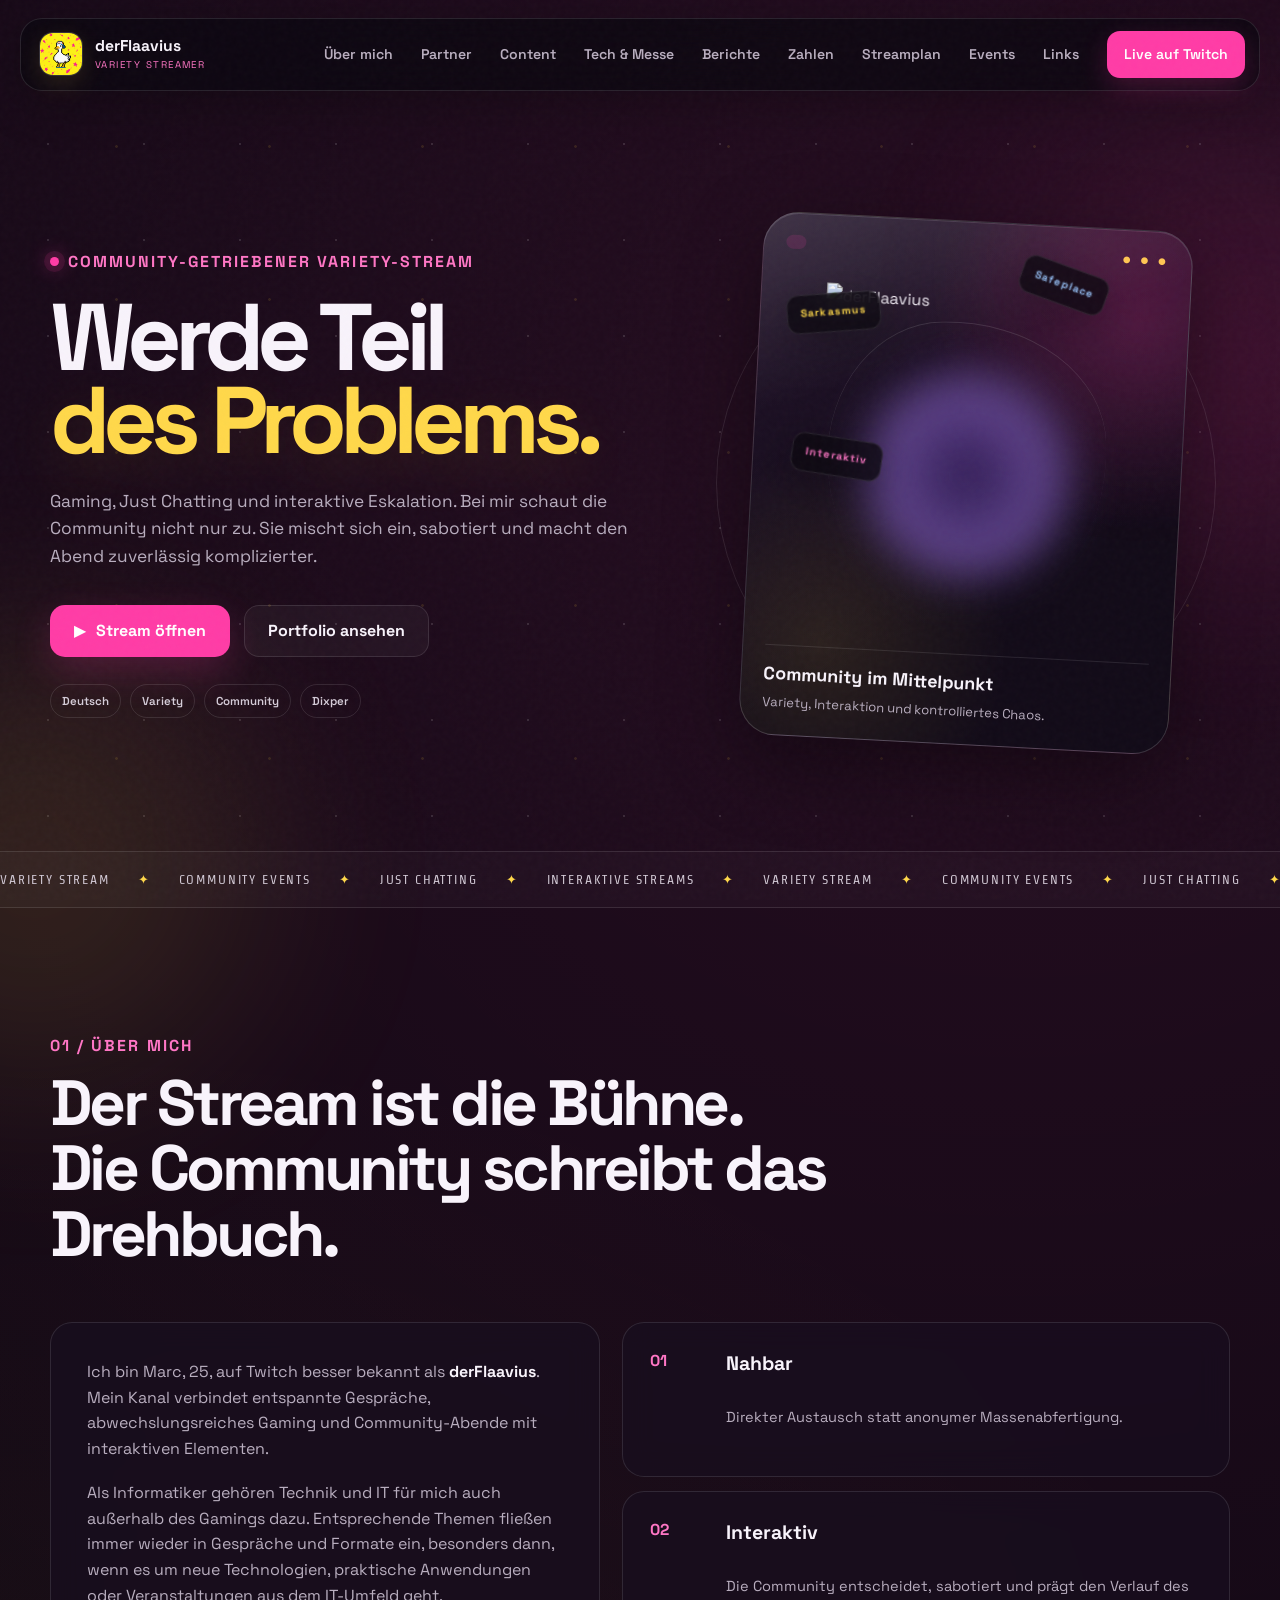
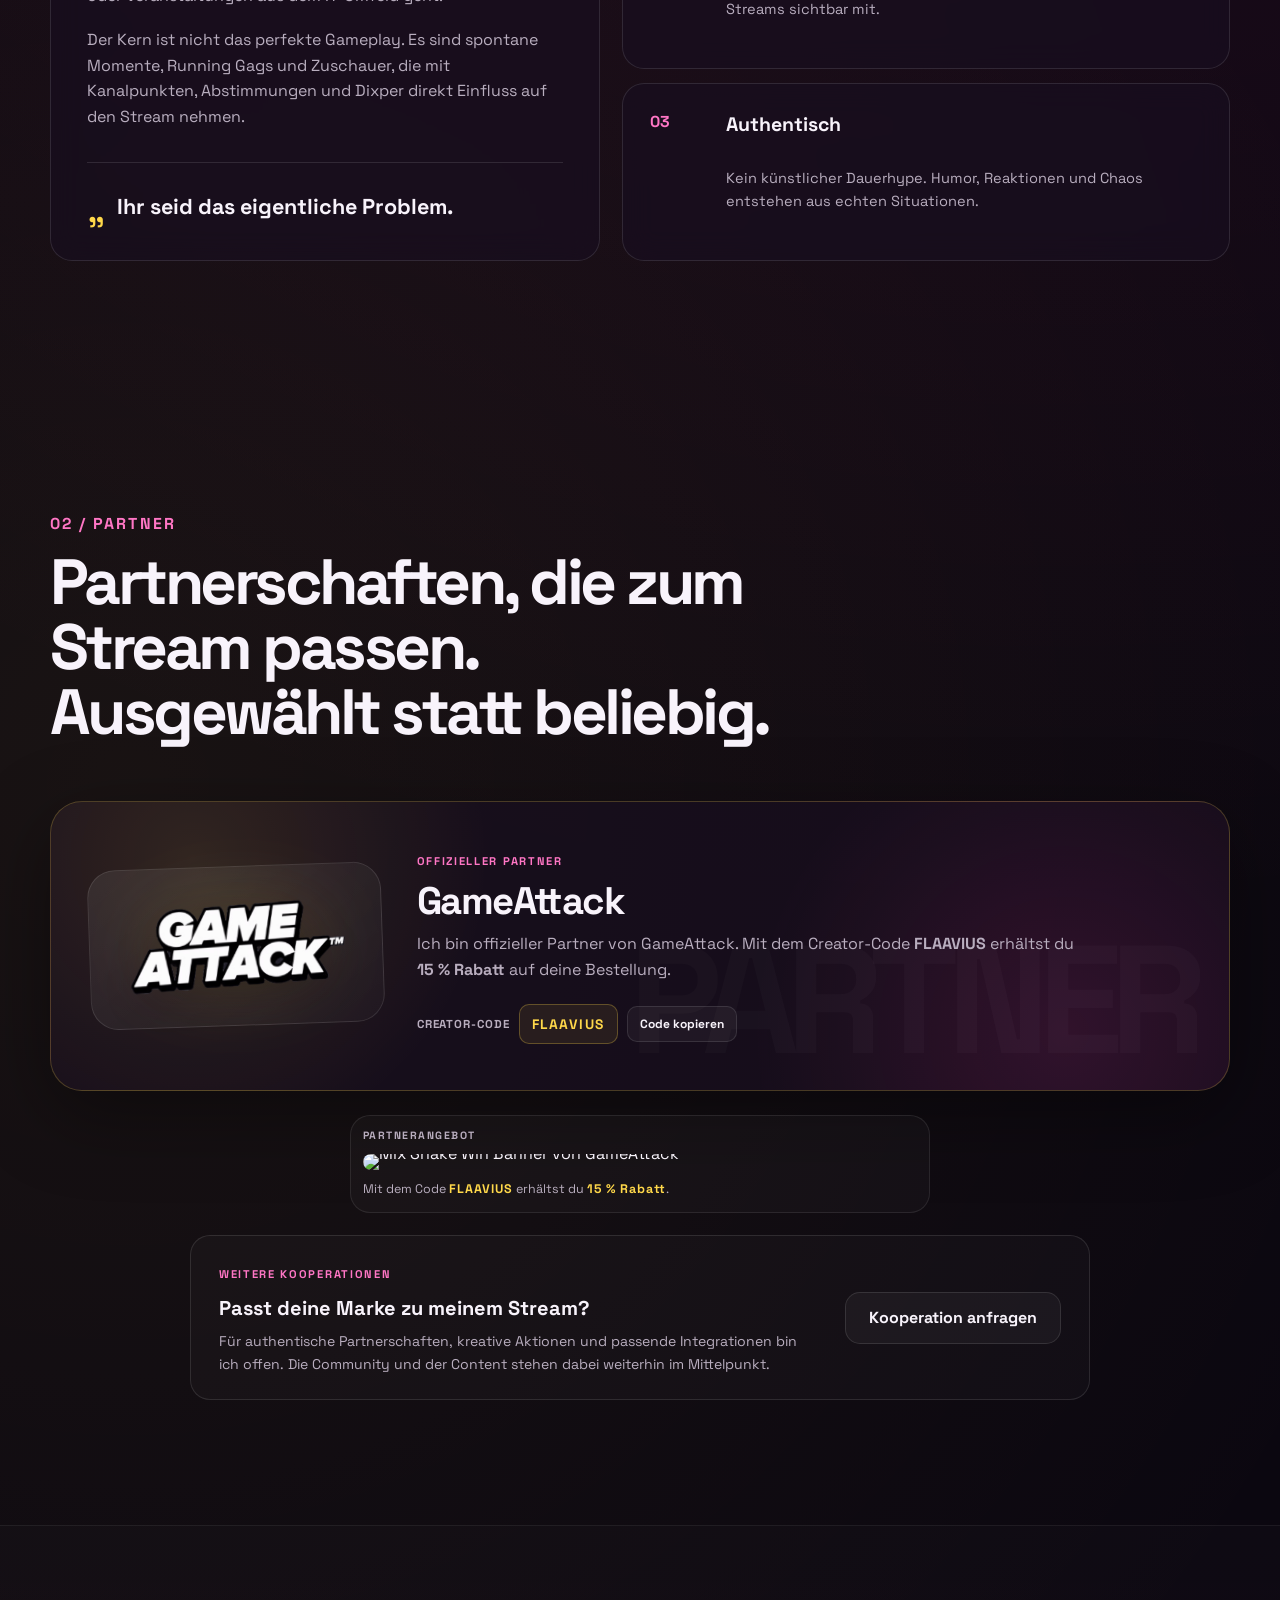
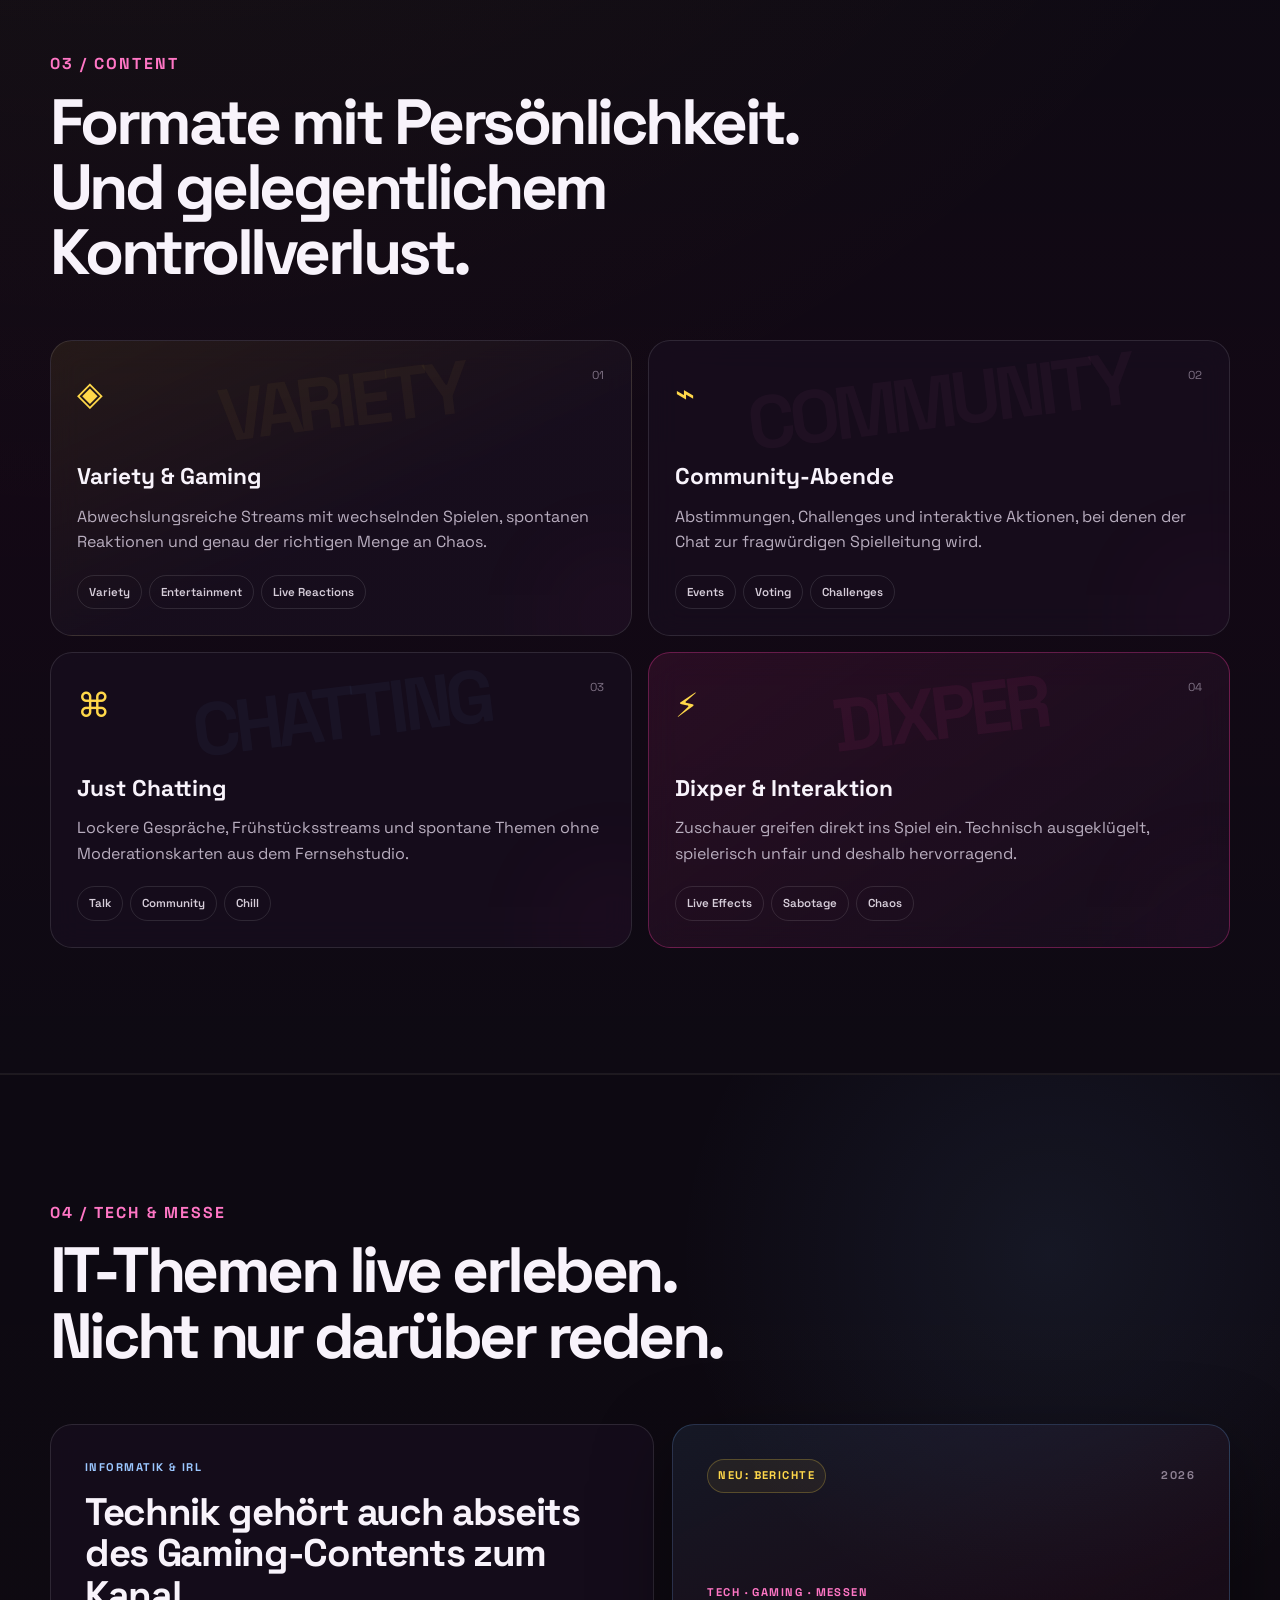
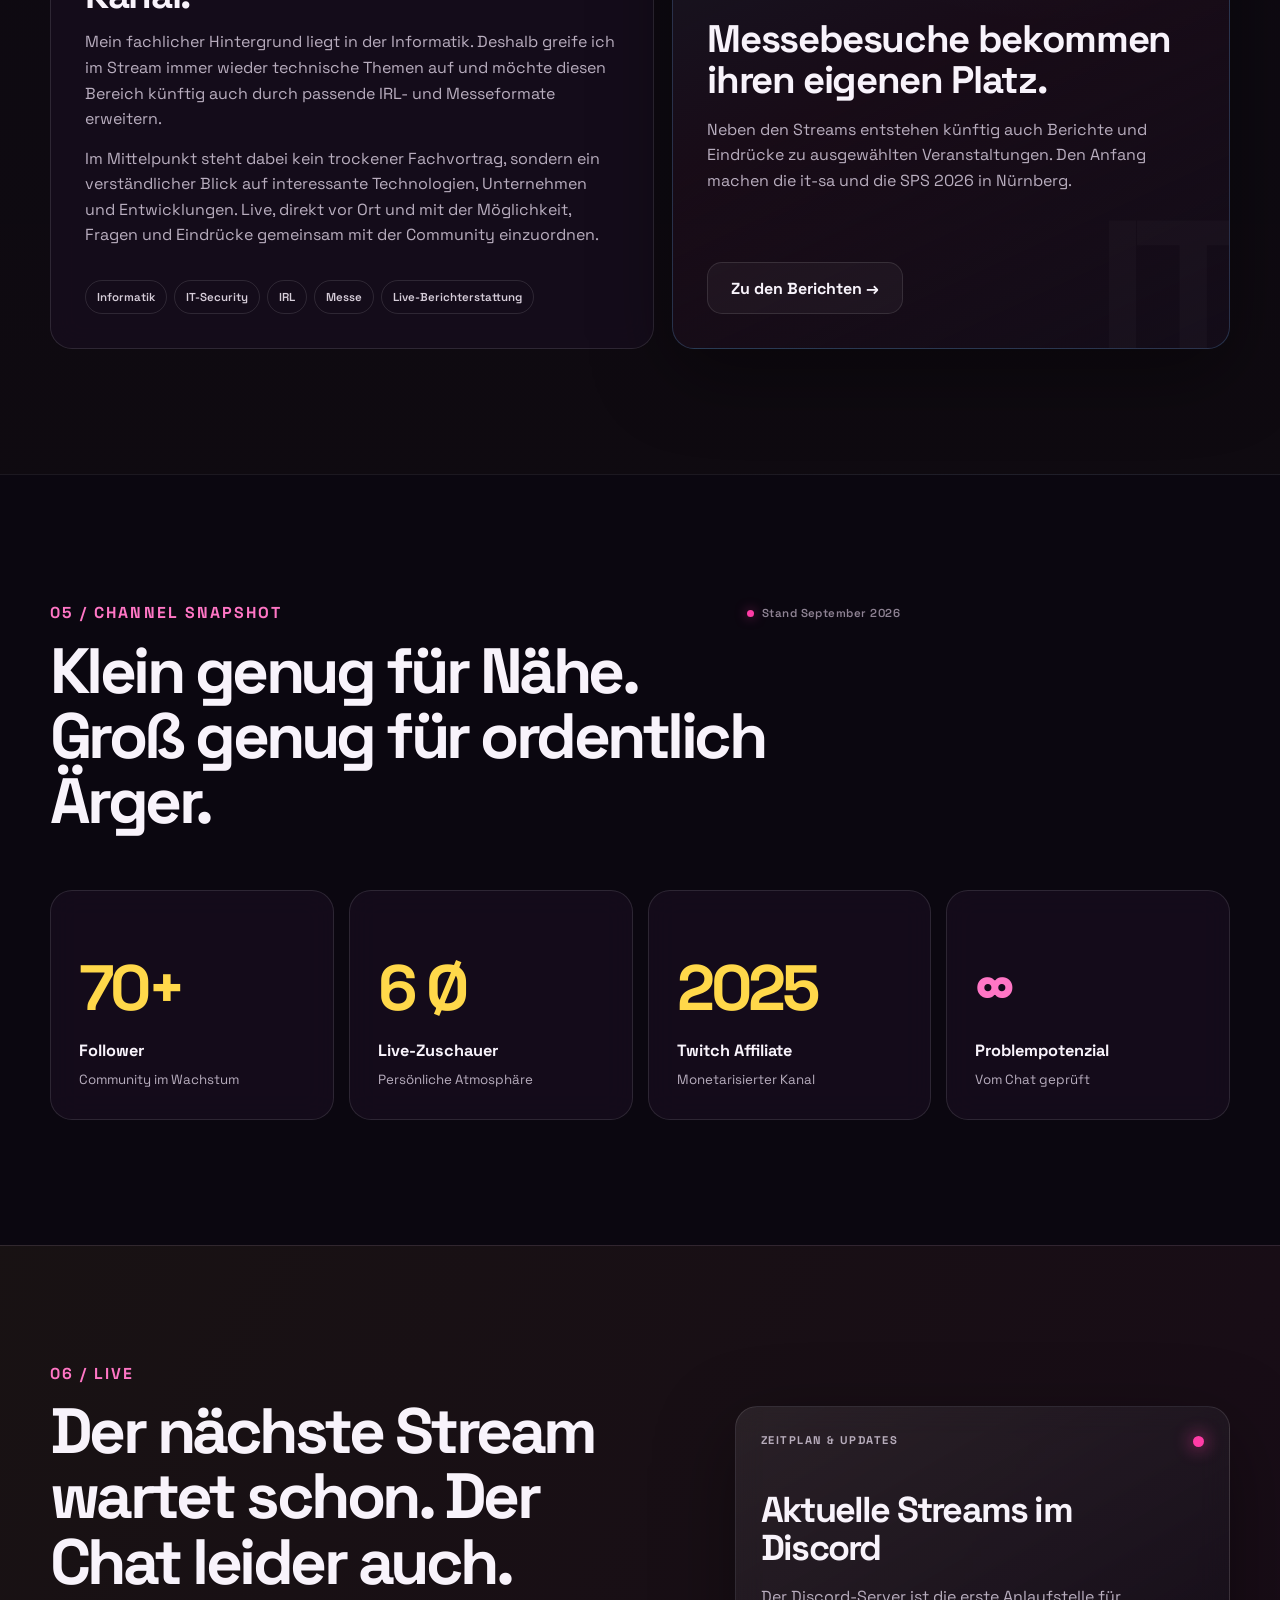
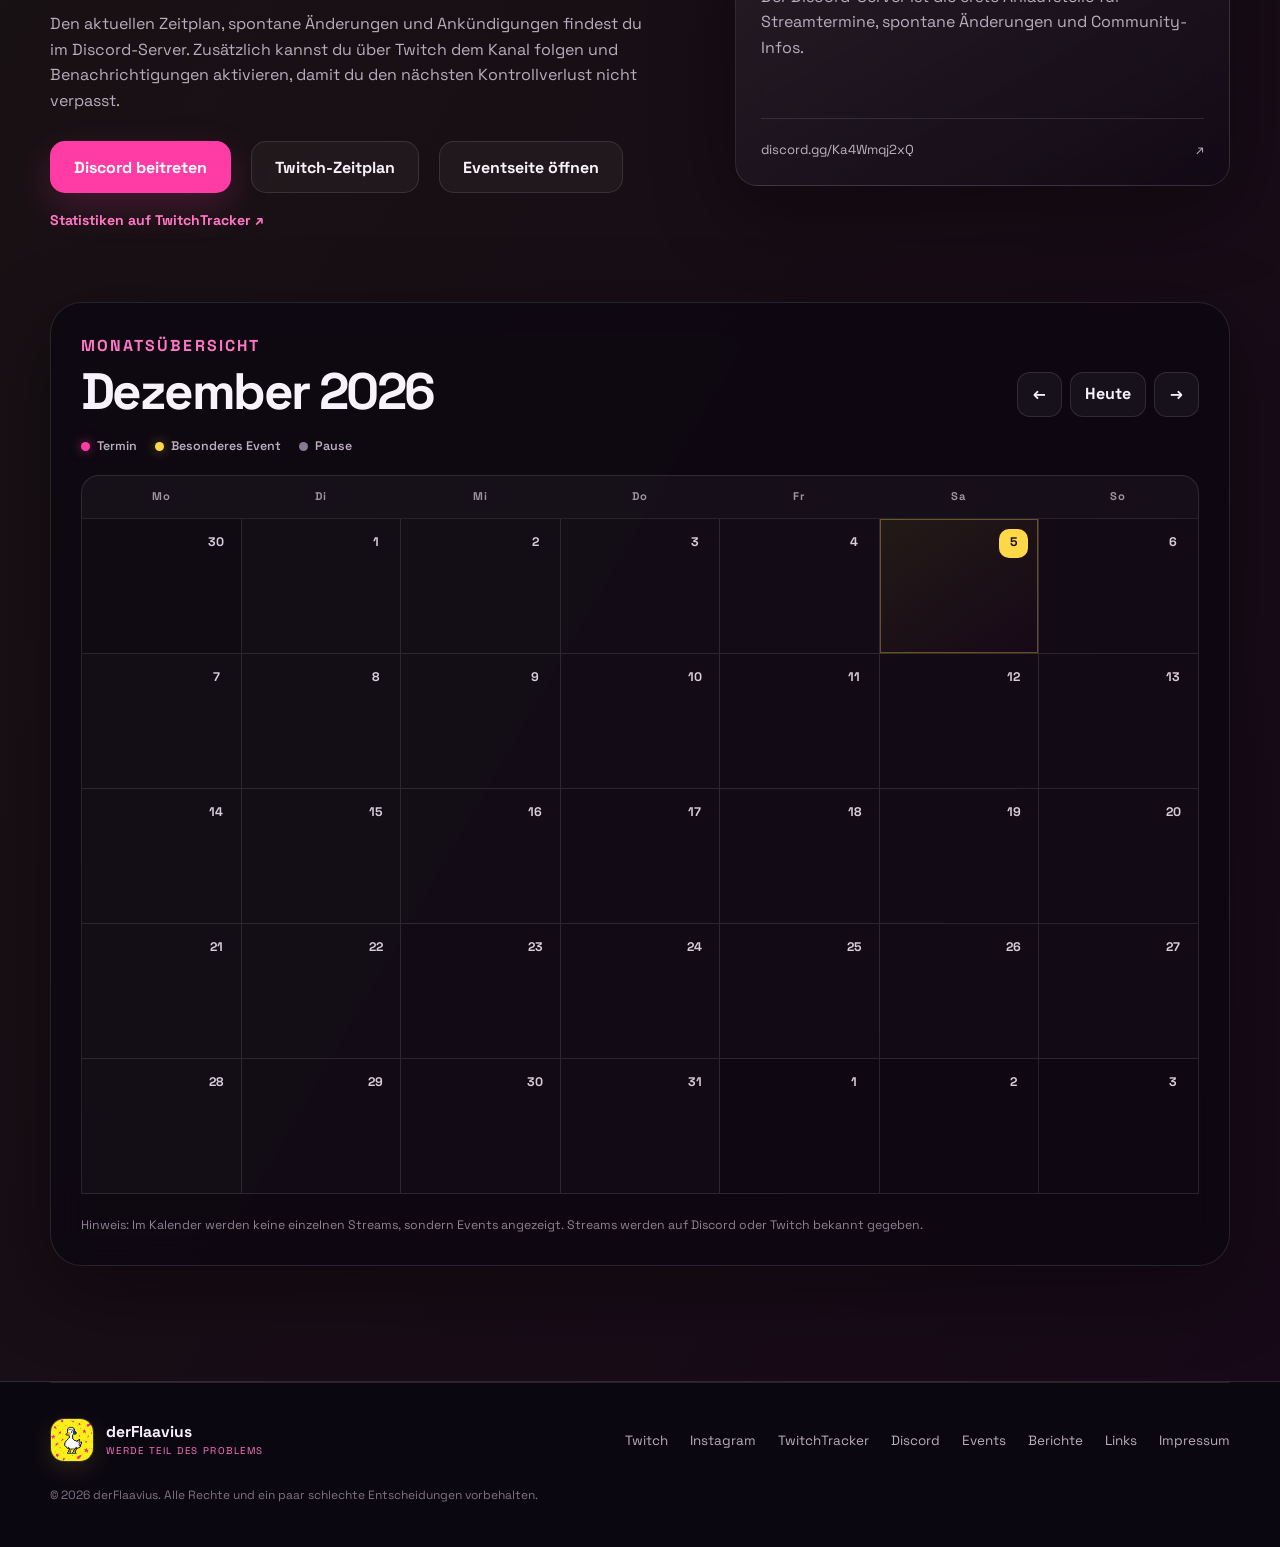
==== commit 37faf5ff: "Berichtsseite fuer Messen implementiert" ====
--- a/index.html
+++ b/index.html
@@ -37,6 +37,7 @@
       <a href="#partners">Partner</a>
       <a href="#content">Content</a>
       <a href="#tech">Tech & Messe</a>
+      <a href="berichte.html">Berichte</a>
       <a href="#stats">Zahlen</a>
       <a href="#schedule">Streamplan</a>
       <a href="events.html">Events</a>
@@ -236,20 +237,17 @@
 
           <article class="messe-card reveal" data-delay="110">
             <div class="messe-card-head">
-              <span class="messe-badge">GEPLANTES FORMAT</span>
+              <span class="messe-badge">NEU: BERICHTE</span>
               <span class="messe-year">2026</span>
             </div>
             <div>
-              <span class="messe-kicker">IT-SA EXPO&CONGRESS · NÜRNBERG</span>
-              <h3>Cybersecurity direkt von der Messe.</h3>
-              <p>Die it-sa besuche ich bereits seit mehreren Jahren. Für 2026 ist geplant, ausgewählte Eindrücke, Aussteller und Themen aus IT und Cybersecurity erstmals auch redaktionell über Twitch zu begleiten.</p>
+              <span class="messe-kicker">TECH · GAMING · MESSEN</span>
+              <h3>Messebesuche bekommen ihren eigenen Platz.</h3>
+              <p>Neben den Streams entstehen künftig auch Berichte und Eindrücke zu ausgewählten Veranstaltungen. Den Anfang machen die it-sa und die SPS 2026 in Nürnberg.</p>
             </div>
-            <ul class="messe-points">
-              <li>Live-Eindrücke und Einordnung aus der Community-Perspektive</li>
-              <li>Vorstellung ausgewählter Technologien und Lösungen</li>
-              <li>Gespräche an Messeständen, sofern vor Ort freigegeben</li>
-              <li>Streaming unter Beachtung der jeweiligen Aufnahme- und Veranstaltungsregeln</li>
-            </ul>
+            <div class="report-teaser-actions">
+              <a class="button button-secondary" href="berichte.html">Zu den Berichten →</a>
+            </div>
           </article>
         </div>
       </div>
@@ -405,6 +403,7 @@
       <a href="https://twitchtracker.com/derflaavius" target="_blank" rel="noreferrer">TwitchTracker</a>
       <a href="https://discord.gg/Ka4Wmqj2xQ" target="_blank" rel="noreferrer">Discord</a>
       <a href="events.html">Events</a>
+      <a href="berichte.html">Berichte</a>
       <a href="links.html">Links</a>
       <a href="impressum.html">Impressum</a>
     </div>
--- a/css/style.css
+++ b/css/style.css
@@ -1501,3 +1501,42 @@
   .tech-intro, .messe-card { padding: 25px; }
   .messe-card::after { font-size: 9rem; }
 }
+
+
+/* Berichte & redaktionelle Inhalte */
+.report-teaser { margin-top: 22px; padding: 28px 30px; display:flex; align-items:center; justify-content:space-between; gap:28px; border:1px solid var(--line); border-radius:var(--radius-md); background:rgba(255,255,255,.035); }
+.report-teaser-copy { max-width:760px; }
+.report-teaser h3 { margin:10px 0 8px; font-size:clamp(1.45rem,2.4vw,2.15rem); letter-spacing:-.035em; }
+.report-teaser p { margin:0; color:var(--muted); }
+.report-teaser-actions { flex:0 0 auto; }
+.reports-hero { padding-bottom:38px; }
+.report-filter { display:flex; flex-wrap:wrap; gap:8px; margin-top:28px; }
+.report-filter span { padding:7px 11px; border:1px solid var(--line); border-radius:999px; color:#cfc4d2; background:rgba(255,255,255,.035); font-size:.76rem; font-weight:700; letter-spacing:.08em; }
+.reports-section { padding-bottom:110px; }
+.reports-grid { display:grid; grid-template-columns:repeat(3,1fr); gap:18px; }
+.report-card { min-height:390px; padding:28px; display:flex; flex-direction:column; justify-content:space-between; gap:32px; border:1px solid var(--line); border-radius:var(--radius-md); background:var(--surface); box-shadow:var(--shadow); }
+.report-card-featured { background:linear-gradient(155deg,rgba(112,182,255,.085),rgba(255,60,166,.045) 50%,rgba(20,13,26,.88)); border-color:rgba(112,182,255,.22); }
+.report-meta { display:flex; justify-content:space-between; gap:12px; color:#8f8294; font-size:.72rem; font-weight:700; letter-spacing:.08em; }
+.report-meta span { color:#9bc7ff; }
+.report-status { display:inline-block; margin-bottom:11px; color:var(--yellow); font-size:.72rem; font-weight:700; letter-spacing:.1em; }
+.report-card h3 { margin:0 0 12px; font-size:clamp(1.7rem,2.8vw,2.45rem); line-height:1.04; letter-spacing:-.045em; }
+.report-card p { margin:0; color:var(--muted); }
+.report-link { color:var(--pink-soft); font-weight:700; }
+.report-link-muted { color:#817586; }
+.reports-note { margin-top:20px; padding:22px 25px; border-left:3px solid var(--yellow); background:rgba(255,216,74,.04); border-radius:0 14px 14px 0; }
+.reports-note p { margin:5px 0 0; color:var(--muted); }
+.article-shell { max-width:1120px; }
+.article-hero { max-width:900px; padding:90px 0 52px; }
+.article-back { display:inline-block; margin-bottom:28px; color:var(--pink-soft); font-weight:700; }
+.article-hero h1 { margin:14px 0 22px; font-size:clamp(3.3rem,7vw,6.4rem); line-height:.94; letter-spacing:-.065em; }
+.article-lead { max-width:780px; color:var(--muted); font-size:1.13rem; }
+.article-byline { margin-top:26px; color:#8f8294; font-size:.86rem; }
+.article-content { max-width:820px; padding-bottom:110px; }
+.article-content h2 { margin:55px 0 14px; font-size:clamp(2rem,4vw,3.3rem); letter-spacing:-.045em; }
+.article-content h3 { margin:34px 0 10px; font-size:1.55rem; }
+.article-content p { color:var(--muted); line-height:1.8; }
+.article-placeholder { margin:34px 0; min-height:300px; display:grid; place-items:center; border:1px dashed rgba(255,255,255,.18); border-radius:var(--radius-md); color:#817586; background:rgba(255,255,255,.025); font-size:.78rem; font-weight:700; letter-spacing:.12em; }
+.article-disclosure { margin-top:52px; padding:24px 26px; border:1px solid var(--line); border-radius:16px; background:rgba(255,255,255,.03); }
+.article-disclosure p { margin:6px 0 0; }
+@media (max-width:900px){.reports-grid{grid-template-columns:1fr}.report-card{min-height:auto}.report-teaser{align-items:flex-start;flex-direction:column}}
+@media (max-width:680px){.report-teaser{padding:24px}.reports-section{padding-bottom:80px}.article-placeholder{min-height:210px}}
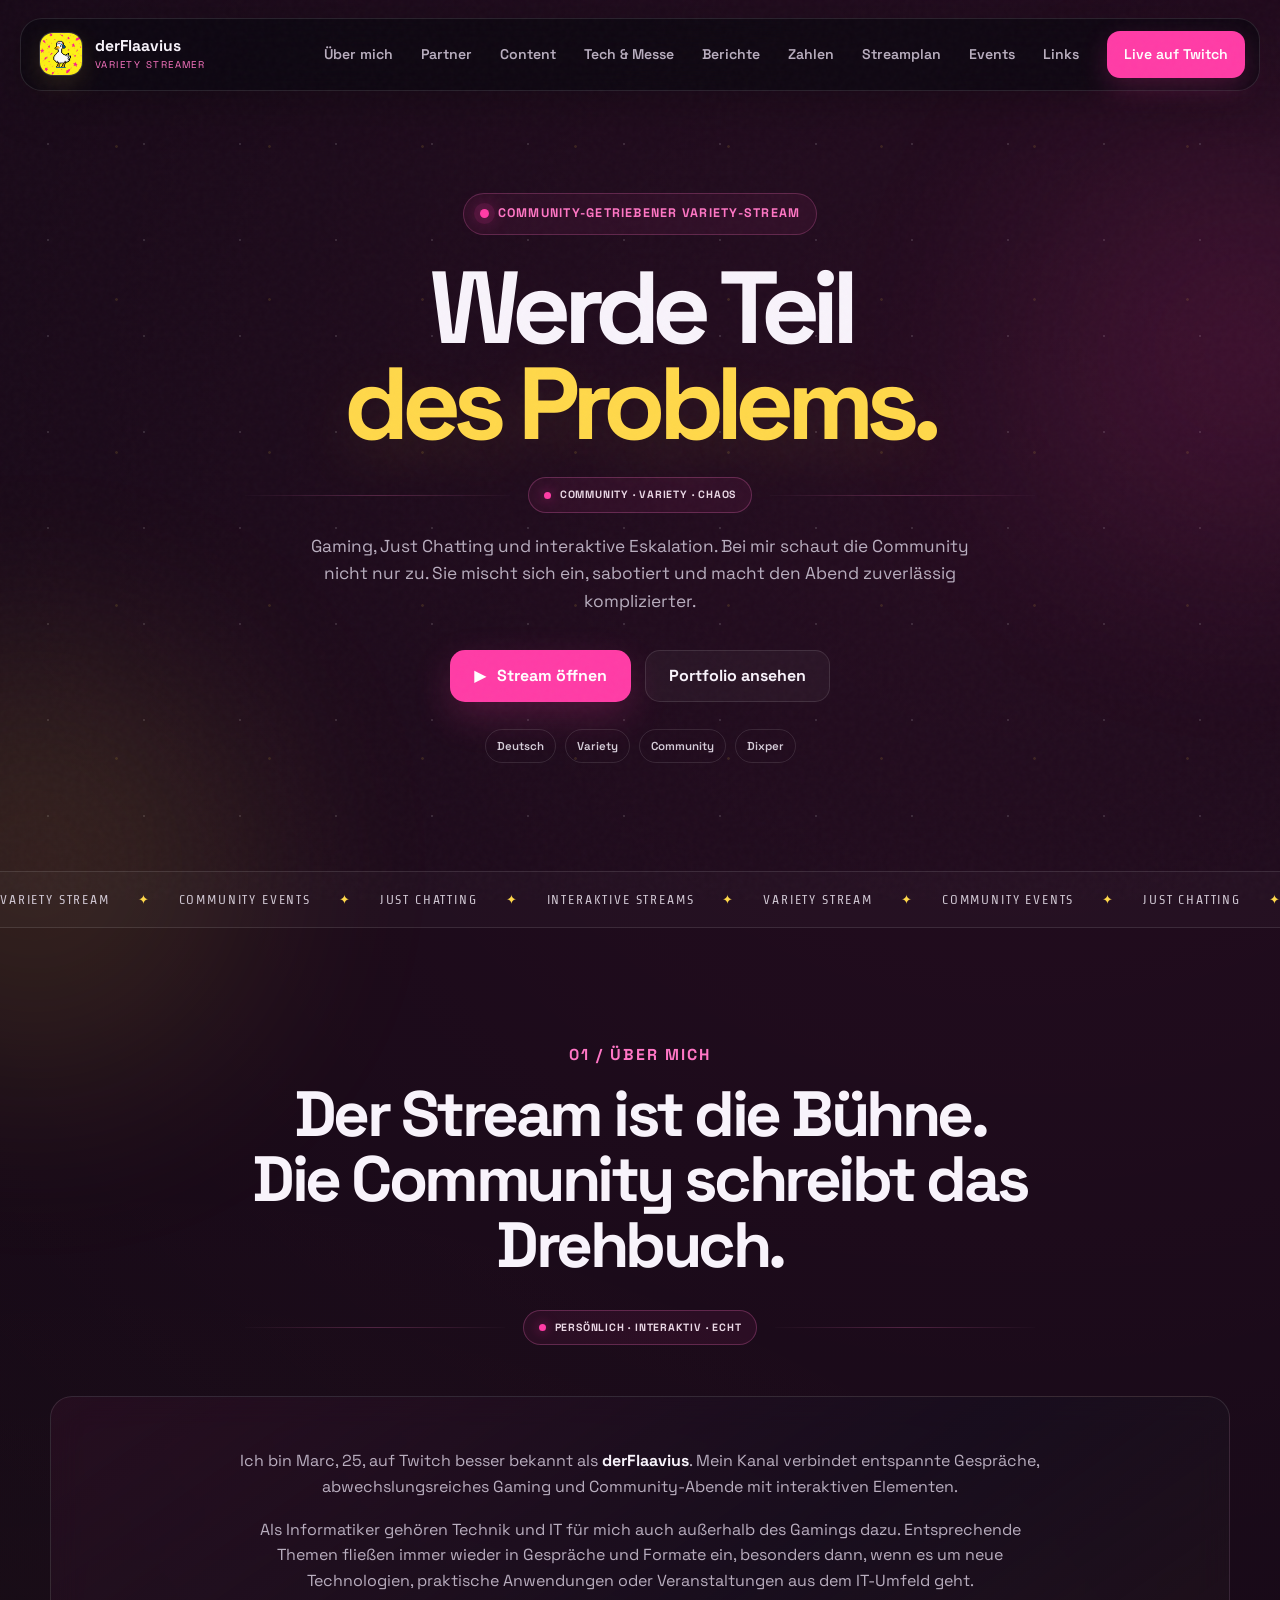
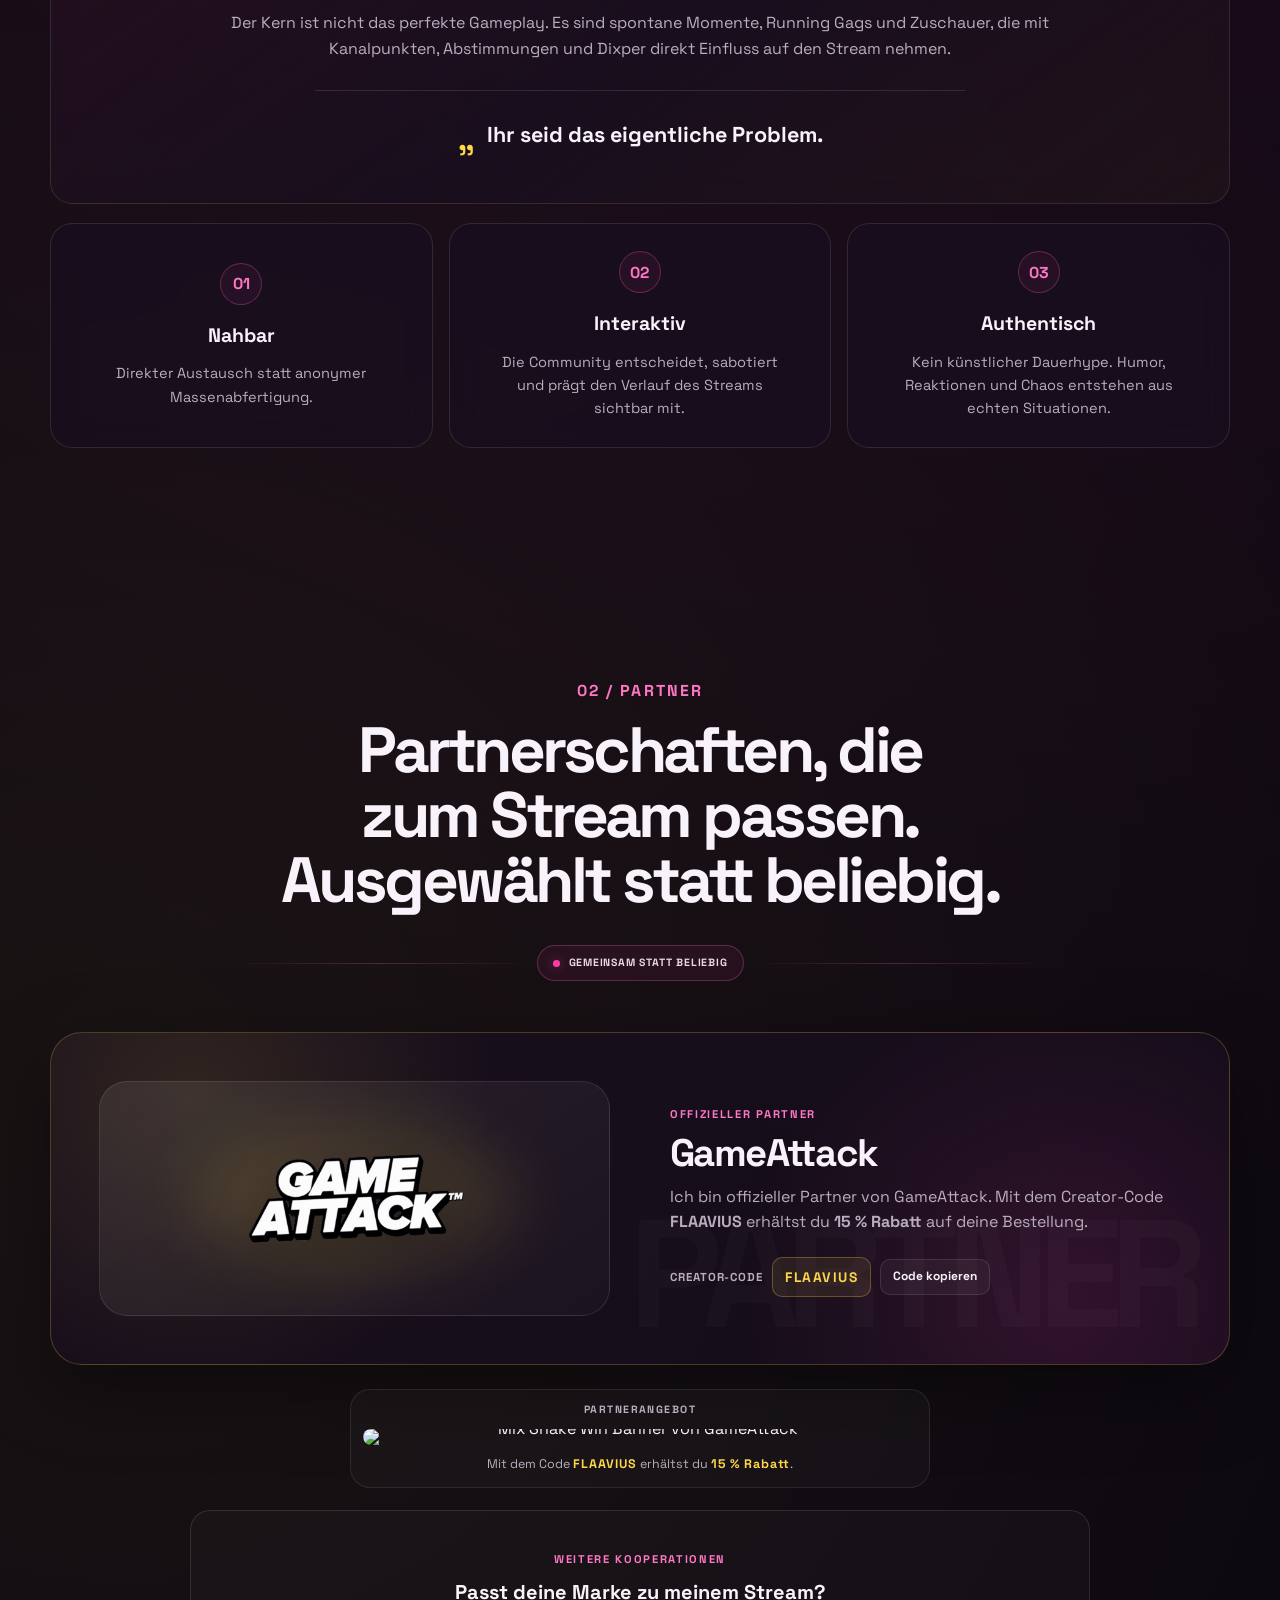
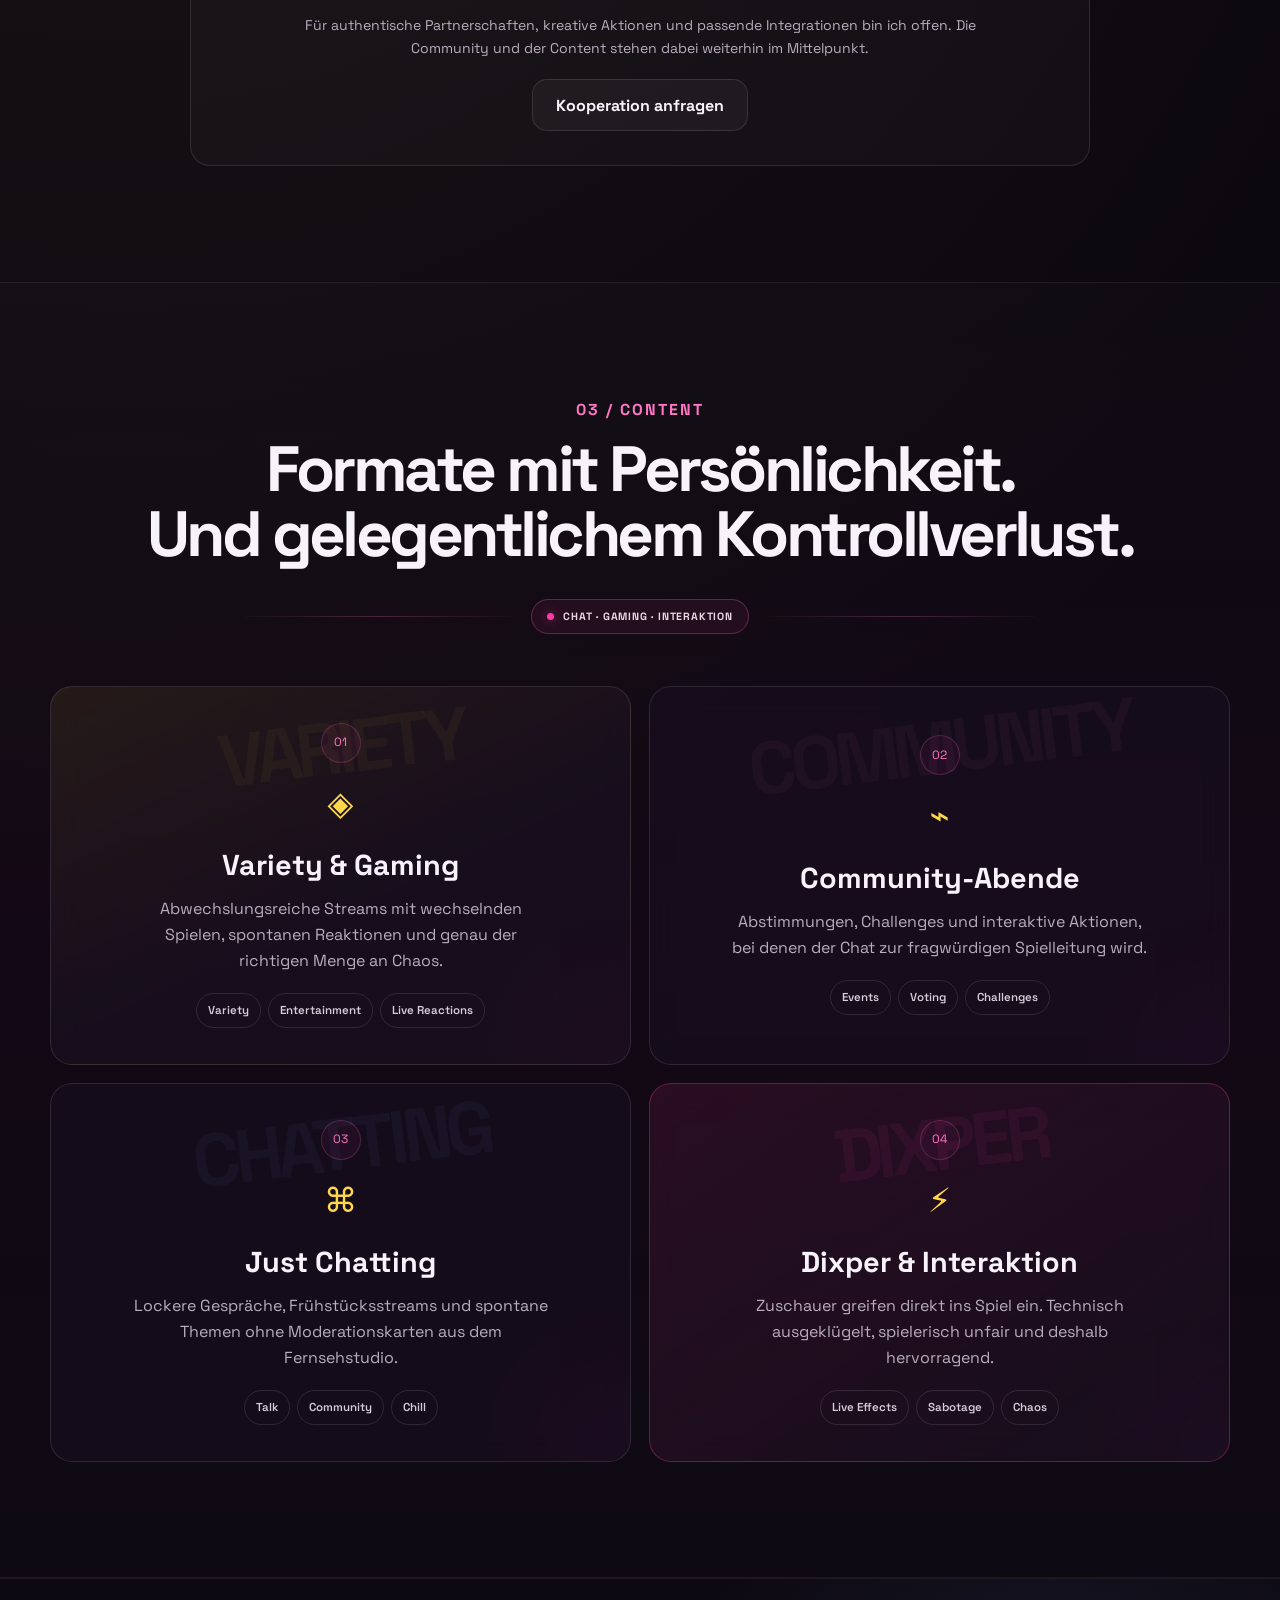
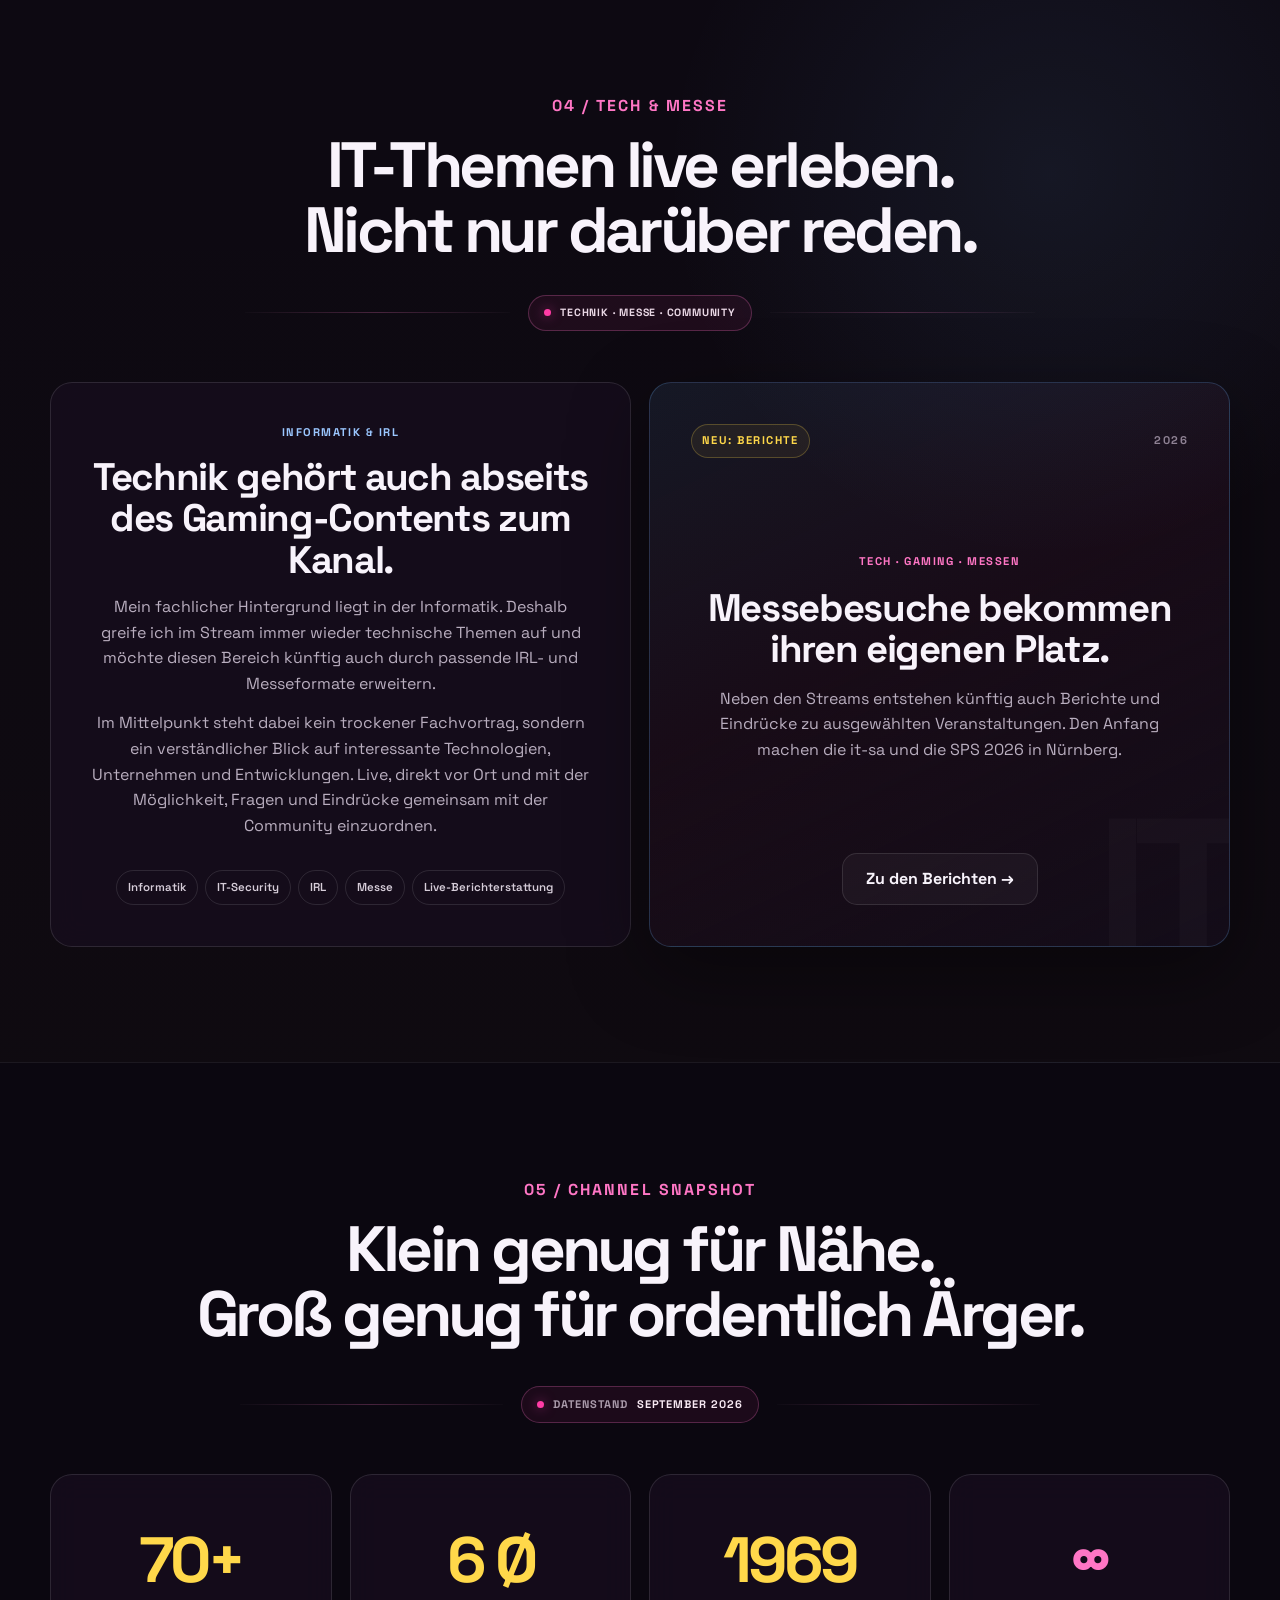
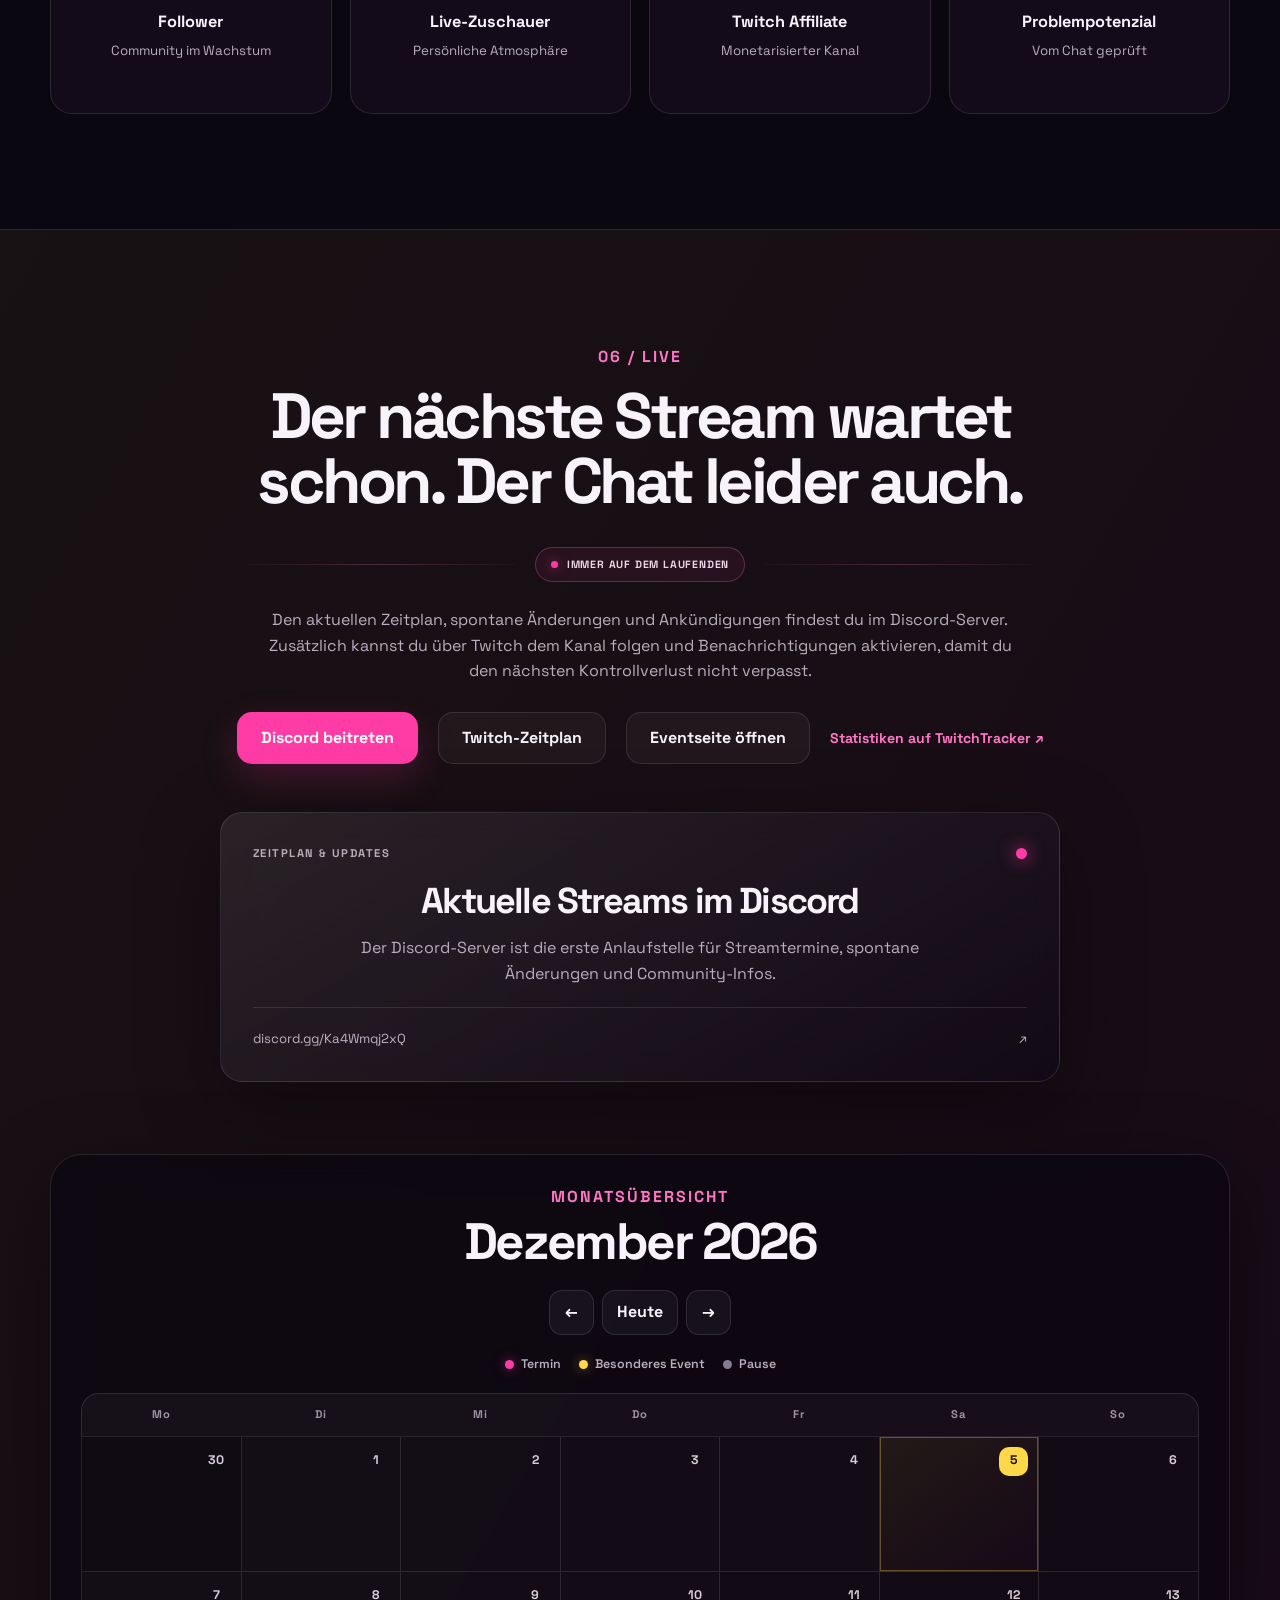
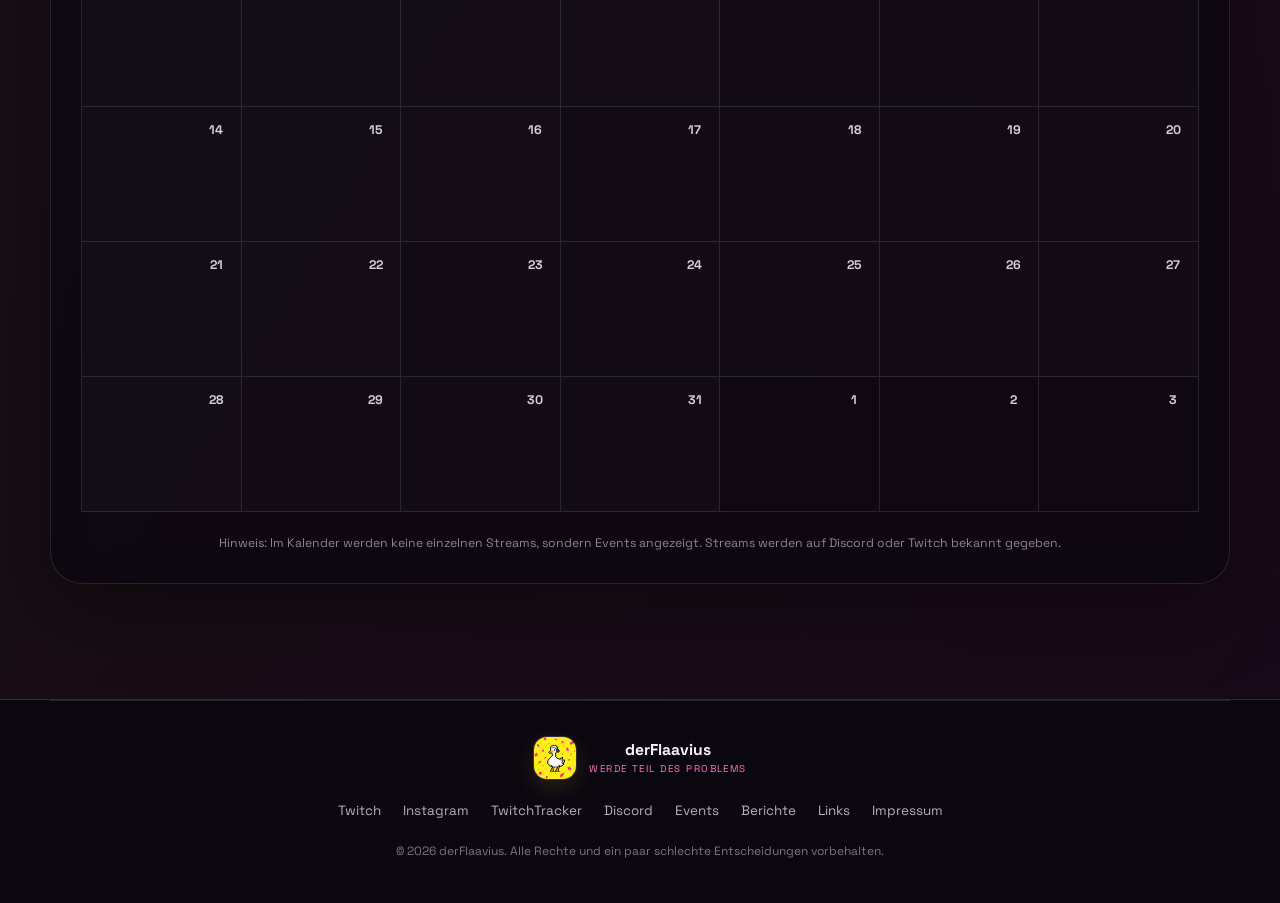
==== commit 3ef12a54: "Event Update + Elemente zentriert" ====
--- a/index.html
+++ b/index.html
@@ -50,7 +50,7 @@
     <section class="hero section-shell">
       <div class="hero-copy reveal">
         <div class="eyebrow"><span class="status-dot"></span> Community-getriebener Variety-Stream</div>
-        <h1>Werde Teil<br><span>des Problems.</span></h1>
+        <h1>Werde Teil<br><span>des Problems.</span></h1><div class="section-ornament" aria-hidden="true"><span class="section-ornament-line"></span><span class="section-ornament-badge"><span class="section-ornament-dot"></span>COMMUNITY · VARIETY · CHAOS</span><span class="section-ornament-line"></span></div>
         <p class="hero-text">Gaming, Just Chatting und interaktive Eskalation. Bei mir schaut die Community nicht nur zu. Sie mischt sich ein, sabotiert und macht den Abend zuverlässig komplizierter.</p>
         <div class="hero-actions">
           <a class="button button-primary" href="https://www.twitch.tv/derflaavius" target="_blank" rel="noreferrer">
@@ -63,7 +63,7 @@
         </div>
       </div>
 
-      <div class="hero-visual reveal" data-delay="120">
+      <!--div class="hero-visual reveal" data-delay="120">
         <div class="orbit orbit-one" aria-hidden="true"></div>
         <div class="orbit orbit-two" aria-hidden="true"></div>
         <div class="showcase-card tilt-card">
@@ -83,7 +83,7 @@
         <div class="floating-chip chip-two">Interaktiv</div>
         <div class="floating-chip chip-three">Safeplace</div>
         </div>
-      </div>
+      </div-->
     </section>
 
     <section class="ticker" aria-label="Stream-Merkmale">
@@ -101,6 +101,7 @@
       <div class="section-heading reveal">
         <span class="section-kicker">01 / ÜBER MICH</span>
         <h2>Der Stream ist die Bühne.<br>Die Community schreibt das Drehbuch.</h2>
+        <div class="section-ornament" aria-hidden="true"><span class="section-ornament-line"></span><span class="section-ornament-badge"><span class="section-ornament-dot"></span>PERSÖNLICH · INTERAKTIV · ECHT</span><span class="section-ornament-line"></span></div>
       </div>
       <div class="about-grid">
         <article class="about-copy glass-card reveal">
@@ -137,6 +138,7 @@
       <div class="section-heading reveal">
         <span class="section-kicker">02 / PARTNER</span>
         <h2>Partnerschaften, die zum Stream passen.<br>Ausgewählt statt beliebig.</h2>
+        <div class="section-ornament" aria-hidden="true"><span class="section-ornament-line"></span><span class="section-ornament-badge"><span class="section-ornament-dot"></span>GEMEINSAM STATT BELIEBIG</span><span class="section-ornament-line"></span></div>
       </div>
 
       <div class="partner-card partner-card-active reveal" data-delay="100">
@@ -172,7 +174,7 @@
           <h3>Passt deine Marke zu meinem Stream?</h3>
           <p>Für authentische Partnerschaften, kreative Aktionen und passende Integrationen bin ich offen. Die Community und der Content stehen dabei weiterhin im Mittelpunkt.</p>
         </div>
-        <a class="button button-secondary partner-button" href="mailto:business.derflaavius@outlook.de">Kooperation anfragen</a>
+        <a class="button button-secondary partner-button" href="#" data-email-link target="_blank" rel="noreferrer">Kooperation anfragen</a>
       </div>
     </section>
 
@@ -181,6 +183,7 @@
         <div class="section-heading reveal">
           <span class="section-kicker">03 / CONTENT</span>
           <h2>Formate mit Persönlichkeit.<br>Und gelegentlichem Kontrollverlust.</h2>
+        <div class="section-ornament" aria-hidden="true"><span class="section-ornament-line"></span><span class="section-ornament-badge"><span class="section-ornament-dot"></span>CHAT · GAMING · INTERAKTION</span><span class="section-ornament-line"></span></div>
         </div>
 
         <div class="content-grid">
@@ -224,6 +227,7 @@
         <div class="section-heading reveal">
           <span class="section-kicker">04 / TECH & MESSE</span>
           <h2>IT-Themen live erleben.<br>Nicht nur darüber reden.</h2>
+        <div class="section-ornament" aria-hidden="true"><span class="section-ornament-line"></span><span class="section-ornament-badge"><span class="section-ornament-dot"></span>TECHNIK · MESSE · COMMUNITY</span><span class="section-ornament-line"></span></div>
         </div>
 
         <div class="tech-grid">
@@ -254,12 +258,18 @@
     </section>
 
     <section class="stats section-shell" id="stats">
-      <div class="section-heading reveal">
-        <div class="stats-heading-meta">
-          <span class="section-kicker">05 / CHANNEL SNAPSHOT</span>
-          <span class="stats-updated"><i aria-hidden="true"></i> Stand September 2026</span>
-        </div>
+      <div class="section-heading stats-heading reveal">
+        <span class="section-kicker">05 / CHANNEL SNAPSHOT</span>
         <h2>Klein genug für Nähe.<br>Groß genug für ordentlich Ärger.</h2>
+        <div class="stats-period" aria-label="Datenstand September 2026">
+          <span class="stats-period-line" aria-hidden="true"></span>
+          <span class="stats-period-badge">
+            <span class="stats-period-dot" aria-hidden="true"></span>
+            <span class="stats-period-prefix">DATENSTAND</span>
+            <span class="stats-period-date">SEPTEMBER 2026</span>
+          </span>
+          <span class="stats-period-line" aria-hidden="true"></span>
+        </div>
       </div>
       <div class="stats-grid">
         <article class="stat-card reveal">
@@ -290,6 +300,7 @@
         <div class="schedule-copy reveal">
           <span class="section-kicker">06 / LIVE</span>
           <h2>Der nächste Stream wartet schon. Der Chat leider auch.</h2>
+        <div class="section-ornament" aria-hidden="true"><span class="section-ornament-line"></span><span class="section-ornament-badge"><span class="section-ornament-dot"></span>IMMER AUF DEM LAUFENDEN</span><span class="section-ornament-line"></span></div>
           <p>Den aktuellen Zeitplan, spontane Änderungen und Ankündigungen findest du im Discord-Server. Zusätzlich kannst du über Twitch dem Kanal folgen und Benachrichtigungen aktivieren, damit du den nächsten Kontrollverlust nicht verpasst.</p>
           <div class="schedule-actions">
             <a class="button button-primary" href="https://discord.gg/Ka4Wmqj2xQ" target="_blank" rel="noreferrer">Discord beitreten</a>
@@ -379,7 +390,7 @@
           <p>Interesse an Kooperationen, gemeinsamen Formaten oder Community-Aktionen? Für geschäftliche Anfragen erreichst du mich direkt per E-Mail. Ich freue mich über passende Ideen, Partnerschaften und kreative Projekte rund um meinen Stream und meine Community.</p>
         </div>
         <div class="collab-actions">
-          <a class="button button-primary" href="mailto:business.derflaavius@outlook.de" target="_blank" rel="noreferrer">Business-Anfrage senden</a>
+          <a class="button button-primary" href="#" data-email-link target="_blank" rel="noreferrer">Business-Anfrage senden</a>
           <a class="button button-secondary" href="https://www.instagram.com/derflaavius/" target="_blank" rel="noreferrer">Instagram öffnen</a>
           <a class="button button-secondary" href="https://discord.gg/Ka4Wmqj2xQ" target="_blank" rel="noreferrer">Discord öffnen</a>
         </div>
@@ -409,5 +420,15 @@
     </div>
     <p>© <span id="current-year">2026</span> derFlaavius. Alle Rechte und ein paar schlechte Entscheidungen vorbehalten.</p>
   </footer>
+
+  <script>
+    (() => {
+      const email = String.fromCharCode(98,117,115,105,110,101,115,115,46,100,101,114,102,108,97,97,118,105,117,115,64,111,117,116,108,111,111,107,46,100,101);
+      document.querySelectorAll('[data-email-link]').forEach((link) => {
+        link.href = 'mailto:' + email;
+        if (link.hasAttribute('data-email-text')) link.textContent = email;
+      });
+    })();
+  </script>
 </body>
 </html>
--- a/css/style.css
+++ b/css/style.css
@@ -528,29 +528,57 @@
 .tag-row { display: flex; flex-wrap: wrap; gap: 7px; }
 
 
-.stats-heading-meta {
+/* Channel Snapshot: Titel und Datenstand als zentrierte Einheit. */
+.stats-heading {
+  max-width: none;
+  margin-bottom: 40px;
+  text-align: center;
+}
+.stats-heading .section-kicker { display: block; }
+.stats-heading h2 {
+  max-width: 1150px;
+  margin-inline: auto;
+}
+.stats-period {
+  width: min(100%, 800px);
+  margin: 39px auto 0;
   display: flex;
   align-items: center;
-  justify-content: space-between;
+  justify-content: center;
   gap: 18px;
 }
-.stats-updated {
+.stats-period-line {
+  height: 1px;
+  flex: 1 1 0;
+  min-width: 0;
+  background: linear-gradient(90deg, rgba(255,255,255,.02), rgba(255,118,197,.25), rgba(255,255,255,.02));
+}
+.stats-period-badge {
   display: inline-flex;
+  flex: 0 0 auto;
   align-items: center;
-  gap: 8px;
-  color: #8e8293;
-  font-size: .72rem;
-  font-weight: 600;
-  letter-spacing: .04em;
+  justify-content: center;
+  gap: 9px;
+  padding: 9px 15px;
+  border: 1px solid rgba(255,118,197,.26);
+  border-radius: 999px;
+  background: rgba(255,60,166,.07);
+  font-size: .69rem;
+  font-weight: 700;
+  letter-spacing: .09em;
+  line-height: 1.5;
   white-space: nowrap;
 }
-.stats-updated i {
+.stats-period-dot {
   width: 7px;
   height: 7px;
+  flex: 0 0 7px;
   border-radius: 50%;
   background: var(--pink);
   box-shadow: 0 0 12px rgba(255,60,166,.55);
 }
+.stats-period-prefix { color: #aa9bab; }
+.stats-period-date { color: #f8e9f3; }
 
 .stats-grid { display: grid; grid-template-columns: repeat(4, 1fr); gap: 15px; }
 .stat-card { min-height: 230px; padding: 28px; display: flex; flex-direction: column; justify-content: flex-end; }
@@ -741,8 +769,9 @@
   .collab-card { padding: 34px 24px; }
   .collab-actions { grid-template-columns: 1fr; }
   .site-footer { grid-template-columns: 1fr; }
-  .stats-heading-meta { align-items: flex-start; flex-direction: column; gap: 8px; }
-  .stats-updated { font-size: .69rem; }
+  .stats-heading { margin-bottom: 32px; }
+  .stats-period { gap: 9px; margin-top: 29px; }
+  .stats-period-badge { gap: 6px; padding: 8px 10px; font-size: .6rem; letter-spacing: .035em; }
 }
 
 
@@ -1540,3 +1569,374 @@
 .article-disclosure p { margin:6px 0 0; }
 @media (max-width:900px){.reports-grid{grid-template-columns:1fr}.report-card{min-height:auto}.report-teaser{align-items:flex-start;flex-direction:column}}
 @media (max-width:680px){.report-teaser{padding:24px}.reports-section{padding-bottom:80px}.article-placeholder{min-height:210px}}
+
+
+/* ================================================================
+   SITEWIDE SYMMETRY SYSTEM 2026
+   Fortführung des Channel-Snapshot-Konzepts für die gesamte Website.
+   Layout, Hierarchie, ruhige Centerpieces und wiederkehrende
+   Linienplaketten; Inhalte und bestehende Funktionen bleiben erhalten.
+   ================================================================ */
+
+/* Gleiche rhythmische Abstände und symmetrische Titelbühne. */
+:root { --page-gutter: clamp(16px, 3vw, 32px); }
+.section-shell { width: min(calc(100% - var(--page-gutter) * 2), var(--max)); }
+.about, .partners, .stats, .collab, .content-section, .tech-section { padding-block: clamp(84px, 9vw, 135px); }
+.section-heading {
+  width: 100%;
+  max-width: 1150px;
+  margin: 0 auto clamp(38px, 4vw, 58px);
+  text-align: center;
+}
+.section-heading .section-kicker { display: block; }
+.section-heading h2 {
+  max-width: 1050px;
+  margin: 15px auto 0;
+  text-wrap: balance;
+}
+.section-kicker { line-height: 1.5; }
+.section-ornament {
+  display: flex;
+  align-items: center;
+  justify-content: center;
+  gap: clamp(9px, 2vw, 18px);
+  width: min(100%, 790px);
+  margin: 32px auto 0;
+}
+.section-ornament-line {
+  flex: 1 1 0;
+  height: 1px;
+  min-width: 0;
+  background: linear-gradient(90deg, rgba(255,255,255,.015), rgba(255,118,197,.24), rgba(255,255,255,.015));
+}
+.section-ornament-badge {
+  display: inline-flex;
+  align-items: center;
+  justify-content: center;
+  gap: 9px;
+  min-width: 0;
+  padding: 9px 15px;
+  border: 1px solid rgba(255,118,197,.26);
+  border-radius: 999px;
+  background: rgba(255,60,166,.07);
+  color: #ead8e5;
+  font-size: .66rem;
+  font-weight: 700;
+  letter-spacing: .075em;
+  line-height: 1.45;
+  text-align: center;
+}
+.section-ornament-dot {
+  width: 7px;
+  height: 7px;
+  flex: 0 0 7px;
+  border-radius: 50%;
+  background: var(--pink);
+  box-shadow: 0 0 12px rgba(255,60,166,.55);
+}
+
+/* Der Hero erhält eine echte Mittelachse statt zwei konkurrierender Blöcke. */
+.hero {
+  min-height: 0;
+  grid-template-columns: minmax(0, 1fr);
+  justify-items: center;
+  gap: clamp(42px, 5vw, 70px);
+  padding: clamp(82px, 8vw, 116px) 0 108px;
+}
+.hero-copy { width: 100%; max-width: 1000px; text-align: center; }
+.hero .eyebrow {
+  padding: 10px 16px;
+  border: 1px solid rgba(255,118,197,.24);
+  border-radius: 999px;
+  background: rgba(255,60,166,.065);
+  font-size: .78rem;
+  letter-spacing: .1em;
+}
+.hero h1 {
+  max-width: 1000px;
+  margin: 25px auto 24px;
+  font-size: clamp(4.3rem, 8vw, 7.5rem);
+  line-height: .94;
+  text-wrap: balance;
+}
+.hero-text { max-width: 700px; margin-inline: auto; }
+.hero-actions, .hero-meta { justify-content: center; }
+.hero-visual { width: min(100%, 680px); min-height: 510px; }
+.showcase-card {
+  width: min(100%, 390px);
+  aspect-ratio: .87;
+  transform: none;
+}
+.showcase-card:hover { transform: none; }
+.orbit-one { width: 510px; height: 510px; }
+.orbit-two { width: 410px; height: 410px; }
+
+/* Über mich: ein einheitlicher Textblock plus drei gleichwertige Säulen. */
+.about-grid { grid-template-columns: minmax(0, 1fr); gap: 19px; }
+.about-copy {
+  text-align: center;
+  padding: clamp(30px, 4vw, 52px);
+  background: linear-gradient(145deg, rgba(255,60,166,.055), rgba(24,15,31,.76) 55%, rgba(255,216,74,.035));
+}
+.about-copy > p { max-width: 820px; margin: 0 auto 17px; }
+.about-copy > p:last-of-type { margin-bottom: 0; }
+.quote-block { justify-content: center; width: min(100%, 650px); margin: 28px auto 0; }
+.about-features { grid-template-columns: repeat(3, minmax(0, 1fr)); gap: 16px; }
+.feature-card {
+  min-height: 205px;
+  display: flex;
+  flex-direction: column;
+  align-items: center;
+  justify-content: center;
+  gap: 6px;
+  padding: 27px 22px;
+  text-align: center;
+}
+.feature-number {
+  display: inline-grid;
+  place-items: center;
+  width: 42px;
+  height: 42px;
+  margin-bottom: 9px;
+  border: 1px solid rgba(255,118,197,.26);
+  border-radius: 50%;
+  background: rgba(255,60,166,.065);
+}
+.feature-card p { max-width: 285px; }
+
+/* Partner, Content und Tech: gleiche Achsen, gleiche Spalten, ruhige Kacheln. */
+.partner-card {
+  grid-template-columns: repeat(2, minmax(0, 1fr));
+  align-items: center;
+  gap: clamp(24px, 5vw, 60px);
+  padding: clamp(27px, 4vw, 48px);
+}
+.partner-logo-wrap { min-height: 235px; transform: none; }
+.partner-copy { max-width: 560px; }
+.partner-contact {
+  text-align: center;
+  flex-direction: column;
+  align-items: center;
+  justify-content: center;
+  gap: 20px;
+  padding: 34px 28px;
+}
+.partner-contact > div { max-width: 700px; }
+.partner-button { align-self: center; }
+.partner-banner { text-align: center; }
+.content-grid { gap: 18px; }
+.content-card {
+  min-height: 325px;
+  align-items: center;
+  justify-content: center;
+  padding: 36px 32px;
+  text-align: center;
+}
+.content-card-large { min-height: 325px; }
+.content-icon { margin: 0 0 12px; }
+.content-index {
+  position: static;
+  order: -1;
+  display: grid;
+  place-items: center;
+  width: 40px;
+  height: 40px;
+  margin: 0 0 14px;
+  border: 1px solid rgba(255,118,197,.2);
+  border-radius: 50%;
+  background: rgba(255,60,166,.05);
+  color: var(--pink-soft);
+  font-size: .75rem;
+}
+.content-card h3 { font-size: clamp(1.5rem, 2.25vw, 1.85rem); }
+.content-card p { max-width: 420px; margin: 0 auto 20px; }
+.content-card .tag-row, .tech-tags { justify-content: center; }
+.tech-grid { grid-template-columns: repeat(2, minmax(0, 1fr)); gap: 18px; align-items: stretch; }
+.tech-intro, .messe-card {
+  min-width: 0;
+  padding: clamp(27px, 3.2vw, 42px);
+  text-align: center;
+}
+.tech-intro { display: flex; flex-direction: column; align-items: center; justify-content: center; }
+.tech-intro p { margin-inline: auto; }
+.messe-card { display: flex; flex-direction: column; align-items: center; justify-content: space-between; }
+.messe-card-head { width: 100%; }
+.messe-kicker { margin-top: 21px; }
+.report-teaser-actions { align-self: center; }
+
+/* Snapshot unverändert im Kern: hier entstand das neue Design. */
+.stats-heading { max-width: 1150px; }
+.stats-grid { gap: 18px; }
+.stat-card {
+  min-width: 0;
+  min-height: 240px;
+  align-items: center;
+  justify-content: center;
+  padding: 27px 16px;
+  text-align: center;
+}
+.stat-label { margin-top: 17px; }
+.stat-card small { text-wrap: balance; }
+
+/* Streamplan: Headline, Infokarte und Kalender auf einer gemeinsamen Achse. */
+.schedule-grid { display: flex; flex-direction: column; align-items: center; gap: 48px; }
+.schedule-copy { width: 100%; max-width: 1030px; text-align: center; }
+.schedule-copy .section-kicker { display: block; }
+.schedule-copy h2 {
+  max-width: 1050px;
+  margin: 15px auto 0;
+  text-wrap: balance;
+}
+.schedule-copy .section-ornament { margin-top: 32px; }
+.schedule-copy p { max-width: 750px; margin: 25px auto 0; }
+.schedule-actions { justify-content: center; }
+.schedule-card { width: min(100%, 840px); min-height: 270px; padding: 32px; }
+.schedule-main { text-align: center; }
+.schedule-main strong { max-width: 620px; margin-inline: auto; }
+.schedule-main p { max-width: 620px; margin: 14px auto 0; }
+.calendar-wrap { margin-top: 72px; }
+.calendar-toolbar { align-items: center; flex-direction: column; gap: 23px; text-align: center; }
+.calendar-toolbar .section-kicker { display: block; }
+.calendar-legend { justify-content: center; }
+.calendar-hint { text-align: center; }
+
+/* Optionaler Kooperationsblock und Footer folgen ebenfalls der Mittelachse. */
+.collab-card { flex-direction: column; align-items: center; gap: 29px; text-align: center; }
+.collab-card h2, .collab-card p { margin-inline: auto; }
+.collab-actions { min-width: 0; display: flex; flex-wrap: wrap; justify-content: center; }
+.site-footer {
+  grid-template-columns: 1fr;
+  justify-items: center;
+  gap: 20px;
+  text-align: center;
+}
+.footer-links { justify-content: center; }
+.site-footer > p { margin: 0; }
+
+/* Unterseiten: gleiche Überschriftenbühne statt wechselnder Linksausrichtung. */
+.subpage-hero { text-align: center; padding-block: clamp(72px, 7vw, 100px) 58px; }
+.subpage-hero h1 { max-width: 1040px; margin-inline: auto; text-wrap: balance; }
+.subpage-hero p { margin-inline: auto; }
+.subpage-hero .section-kicker, .link-hub-heading .section-kicker { display: block; }
+.subpage-actions, .report-filter { justify-content: center; }
+.reports-hero { padding-bottom: 58px; }
+.reports-grid { grid-template-columns: repeat(2, minmax(0, 1fr)); gap: 18px; }
+.report-card { min-width: 0; min-height: 365px; }
+.report-meta { align-items: center; }
+.report-status {
+  padding: 7px 11px;
+  border: 1px solid rgba(255,216,74,.21);
+  border-radius: 999px;
+  background: rgba(255,216,74,.055);
+  font-size: .66rem;
+}
+.report-card > div:nth-child(2) { text-align: center; }
+.report-card > a { text-align: center; }
+.report-card h3 { margin-top: 18px; }
+.report-teaser { text-align: center; flex-direction: column; align-items: center; }
+.event-heading { margin-top: 70px; }
+.events-section > .notice-block { margin-inline: auto; }
+.notice-block { text-align: left; }
+.event-card { grid-template-columns: repeat(2, minmax(0, 1fr)); }
+.event-card-content { min-width: 0; }
+.event-card-content h2, .event-card-content > p { text-wrap: balance; }
+.event-details { grid-template-columns: repeat(3, minmax(0, 1fr)); }
+.event-details div { text-align: center; }
+.event-tags, .event-card-actions { justify-content: center; }
+.legal-document { max-width: 930px; }
+.legal-flow { margin-top: 18px; }
+.legal-flow-section { max-width: 860px; margin-inline: auto; }
+.legal-document > .subpage-actions { justify-content: center; }
+.link-hub-heading { text-align: center; }
+.link-profile .section-kicker { display: block; }
+.link-hub { padding: clamp(24px, 4vw, 38px); }
+.article-hero { max-width: 970px; margin-inline: auto; text-align: center; }
+.article-hero h1 { text-wrap: balance; }
+.article-hero .article-lead { margin-inline: auto; }
+.article-byline {
+  display: table;
+  margin: 25px auto 0;
+  padding: 8px 15px;
+  border: 1px solid rgba(255,118,197,.23);
+  border-radius: 999px;
+  background: rgba(255,60,166,.06);
+}
+.article-content { margin-inline: auto; }
+.article-content h2 { text-align: center; text-wrap: balance; }
+.article-content h2::after {
+  content: "";
+  display: block;
+  width: 75px;
+  height: 1px;
+  margin: 14px auto 0;
+  background: linear-gradient(90deg, transparent, rgba(255,118,197,.55), transparent);
+}
+.article-content h3 { text-wrap: balance; }
+
+/* Breakpoints: Symmetrie soll auch auf schmalen Displays bestehen. */
+@media (max-width: 980px) {
+  .hero { grid-template-columns: 1fr; }
+  .partner-card { grid-template-columns: repeat(2, minmax(0, 1fr)); }
+  .about-features { grid-template-columns: repeat(3, minmax(0, 1fr)); }
+  .tech-grid { grid-template-columns: 1fr; }
+  .tech-intro, .messe-card { padding: 35px; }
+  .schedule-grid { display: flex; }
+}
+@media (max-width: 760px) {
+  .hero { padding: 68px 0 78px; }
+  .hero h1 { font-size: clamp(3.55rem, 14vw, 5.7rem); }
+  .hero-visual { min-height: 455px; }
+  .about-features { grid-template-columns: 1fr; }
+  .feature-card { min-height: 155px; }
+  .partner-card { grid-template-columns: 1fr; text-align: center; }
+  .partner-logo-wrap { min-height: 160px; }
+  .partner-copy { margin-inline: auto; }
+  .partner-code-row { justify-content: center; }
+  .content-grid { grid-template-columns: 1fr; }
+  .content-card, .content-card-large { min-height: 270px; }
+  .reports-grid { grid-template-columns: 1fr; }
+  .report-card { min-height: 320px; }
+  .event-card { grid-template-columns: 1fr; }
+  .event-details { grid-template-columns: 1fr; }
+  .stats-grid { grid-template-columns: repeat(2, minmax(0, 1fr)); }
+  .stat-card { min-height: 205px; }
+  .calendar-toolbar { align-items: center; text-align: center; }
+  .calendar-controls { width: min(100%, 360px); }
+  .schedule-card { min-height: 285px; }
+  .collab-actions { flex-direction: column; width: 100%; }
+}
+@media (max-width: 480px) {
+  .section-ornament { gap: 8px; margin-top: 25px; }
+  .section-ornament-badge { padding: 8px 10px; font-size: .55rem; letter-spacing: .035em; }
+  .section-ornament-dot { width: 6px; height: 6px; flex-basis: 6px; }
+  .section-heading h2, .schedule-copy h2 { font-size: clamp(2.3rem, 10.5vw, 2.8rem); }
+  .hero .eyebrow { font-size: .63rem; letter-spacing: .055em; }
+  .hero h1 { font-size: clamp(3.2rem, 15vw, 4.35rem); }
+  .hero-visual { min-height: 380px; }
+  .showcase-card { width: min(100%, 310px); }
+  .about-copy { padding: 27px 20px; }
+  .stats-grid { grid-template-columns: 1fr; }
+  .stat-card { min-height: 190px; }
+  .partner-card { padding: 28px 22px; }
+  .tech-intro, .messe-card { padding: 28px 21px; }
+  .schedule-card { padding: 24px 18px; }
+  .schedule-main strong { font-size: 1.9rem; }
+  .subpage-hero h1 { font-size: clamp(2.85rem, 12vw, 4.2rem); }
+  .article-byline { border-radius: 18px; }
+}
+@media (prefers-reduced-motion: reduce) {
+  .orbit { animation: none; }
+}
+
+/* Die identische Linienplakette wird auf allen Unterseiten mitgeführt. */
+.hero-copy .section-ornament { margin: 25px auto 20px; }
+.subpage-hero .section-ornament { margin-top: 28px; margin-bottom: 25px; }
+.article-hero .section-ornament { margin-top: 28px; margin-bottom: 25px; }
+.link-profile .section-ornament { margin: 23px auto 22px; }
+.link-hub-heading .section-ornament { margin: 22px auto 0; }
+@media (max-width:480px) {
+  .hero-copy .section-ornament,
+  .subpage-hero .section-ornament,
+  .article-hero .section-ornament,
+  .link-profile .section-ornament { margin-top: 23px; margin-bottom: 20px; }
+}
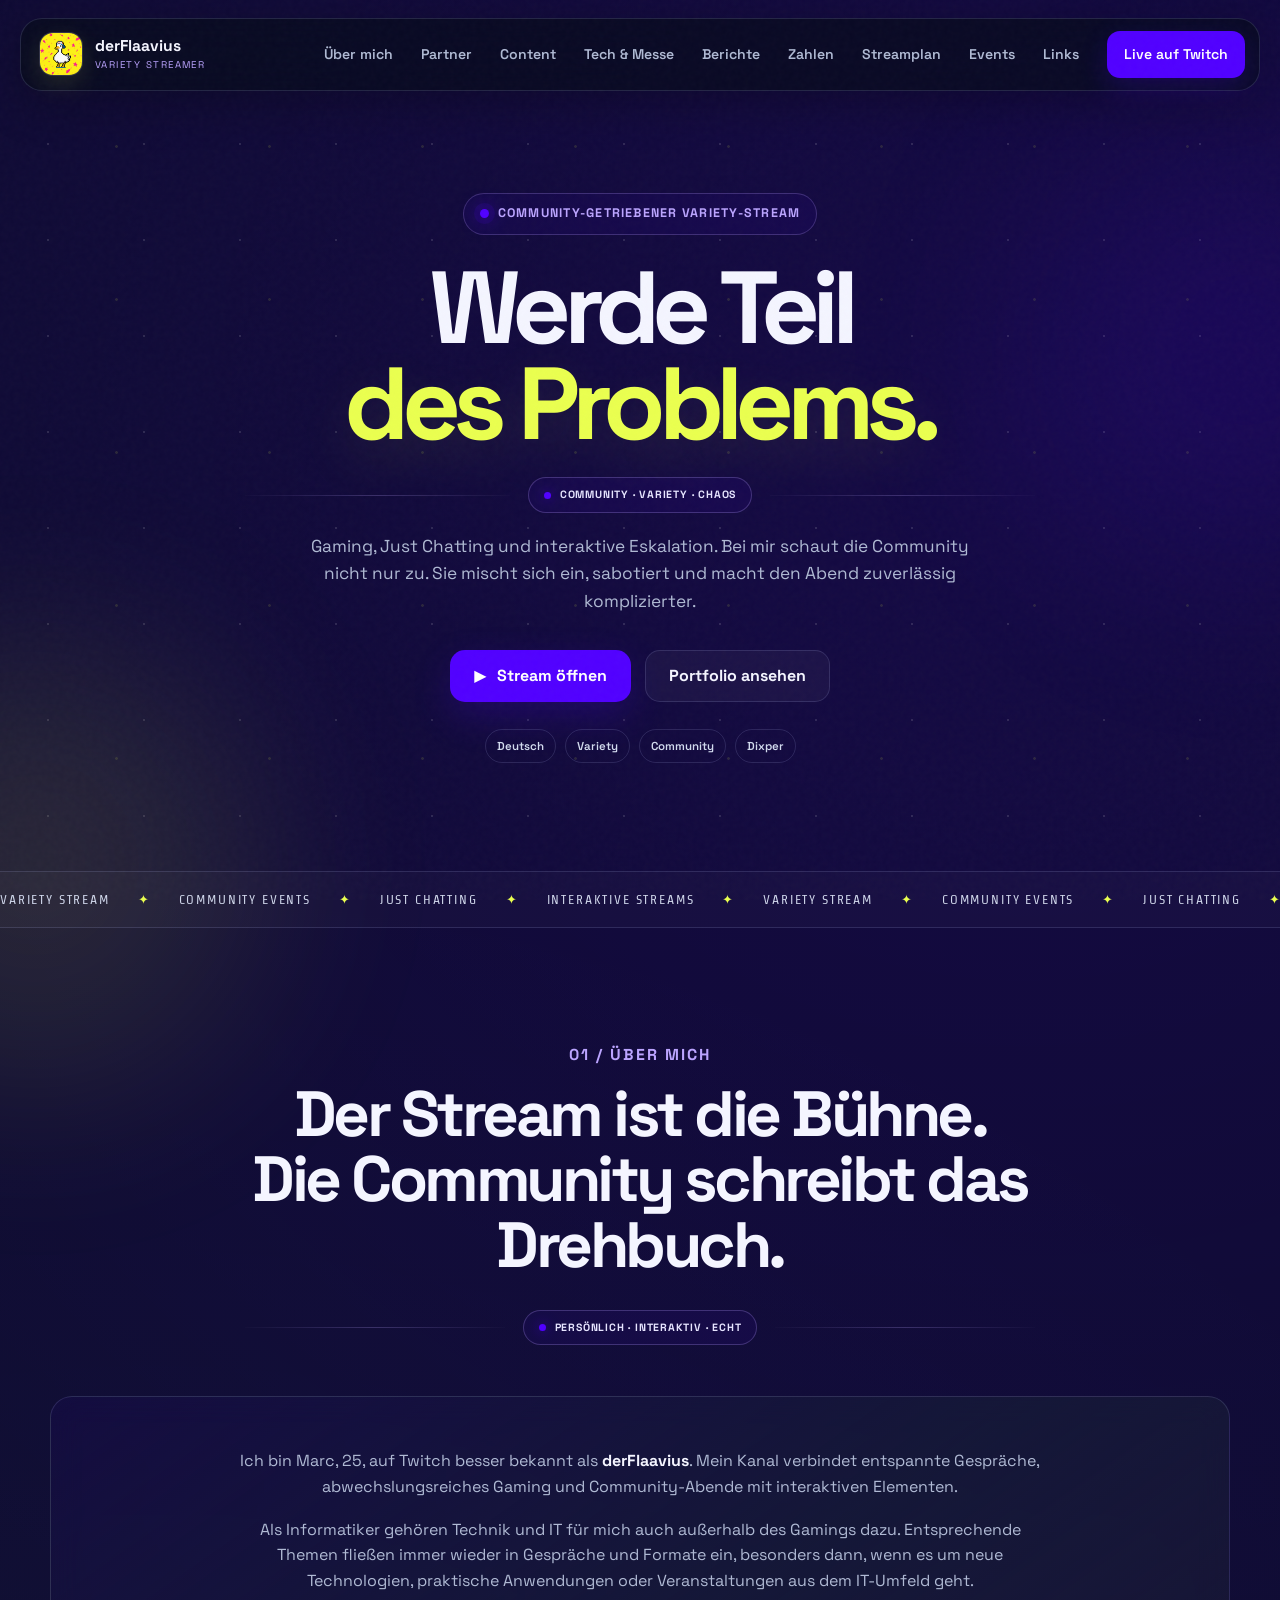
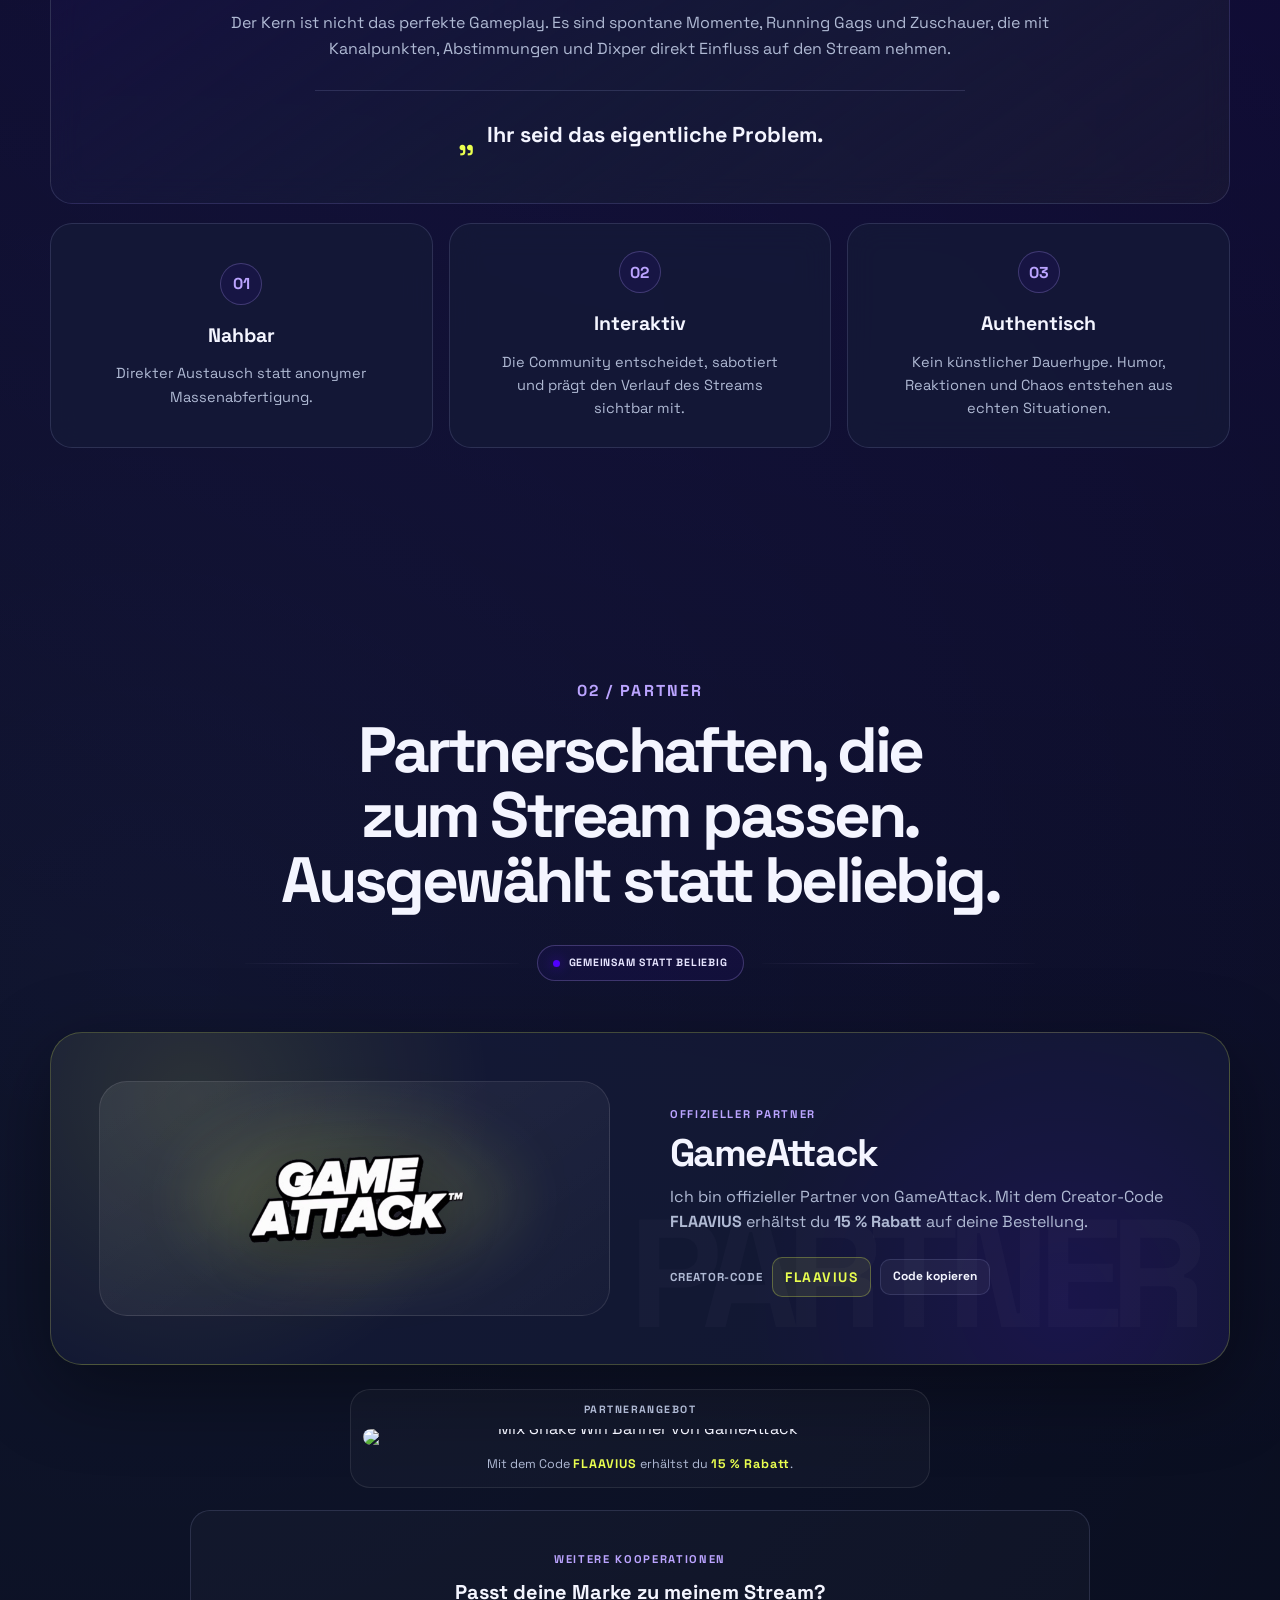
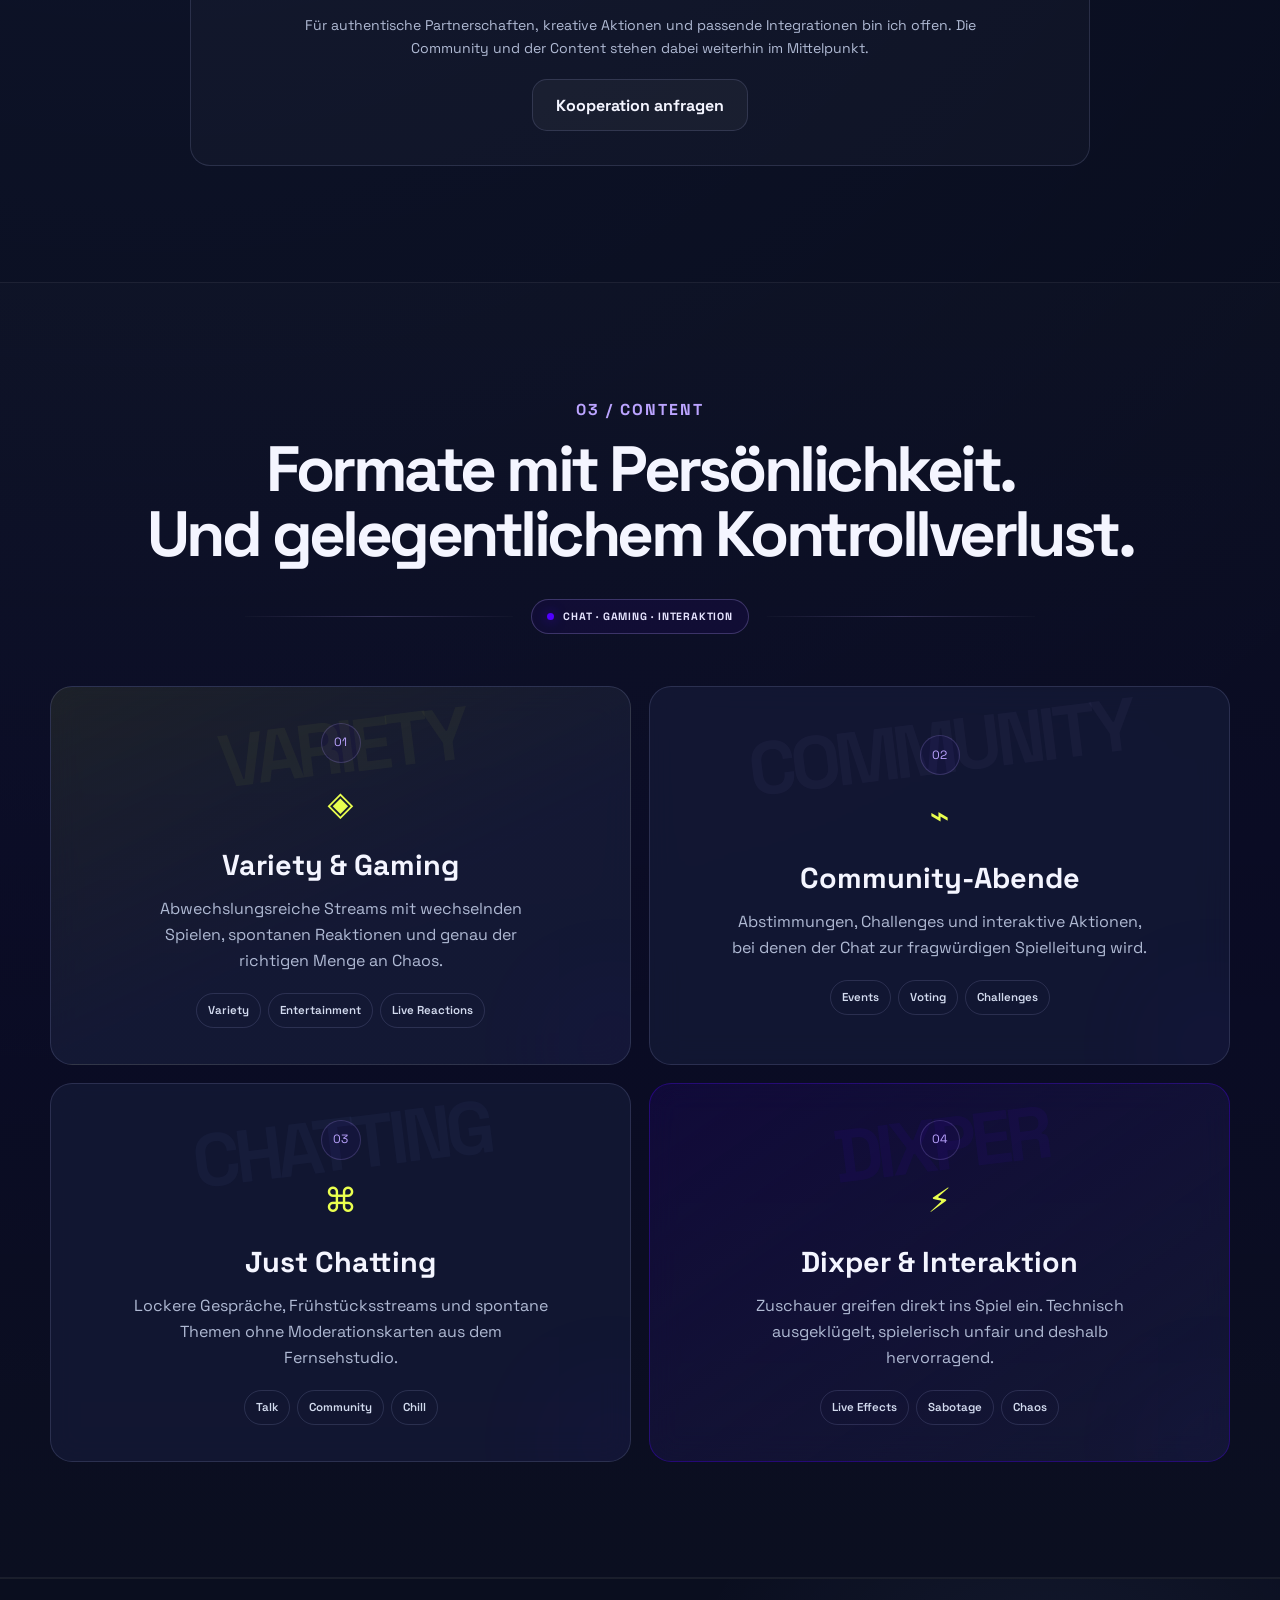
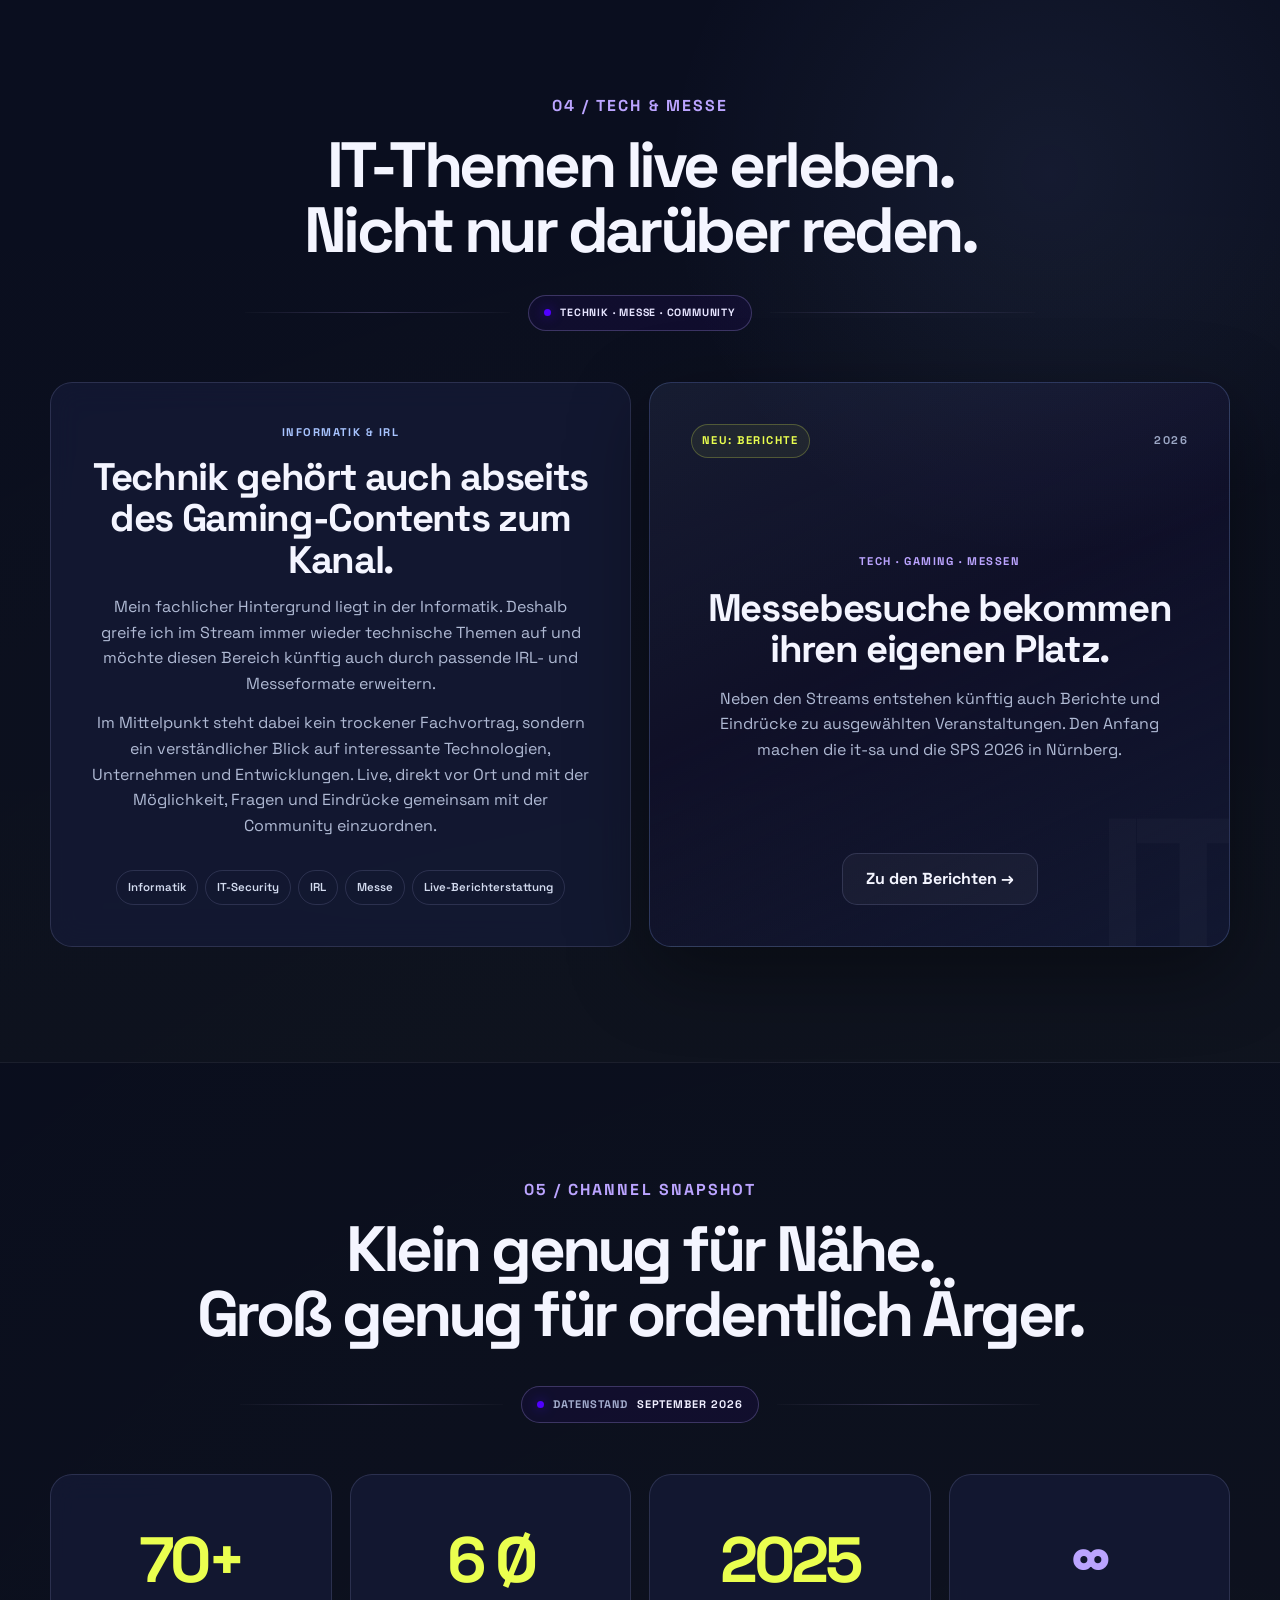
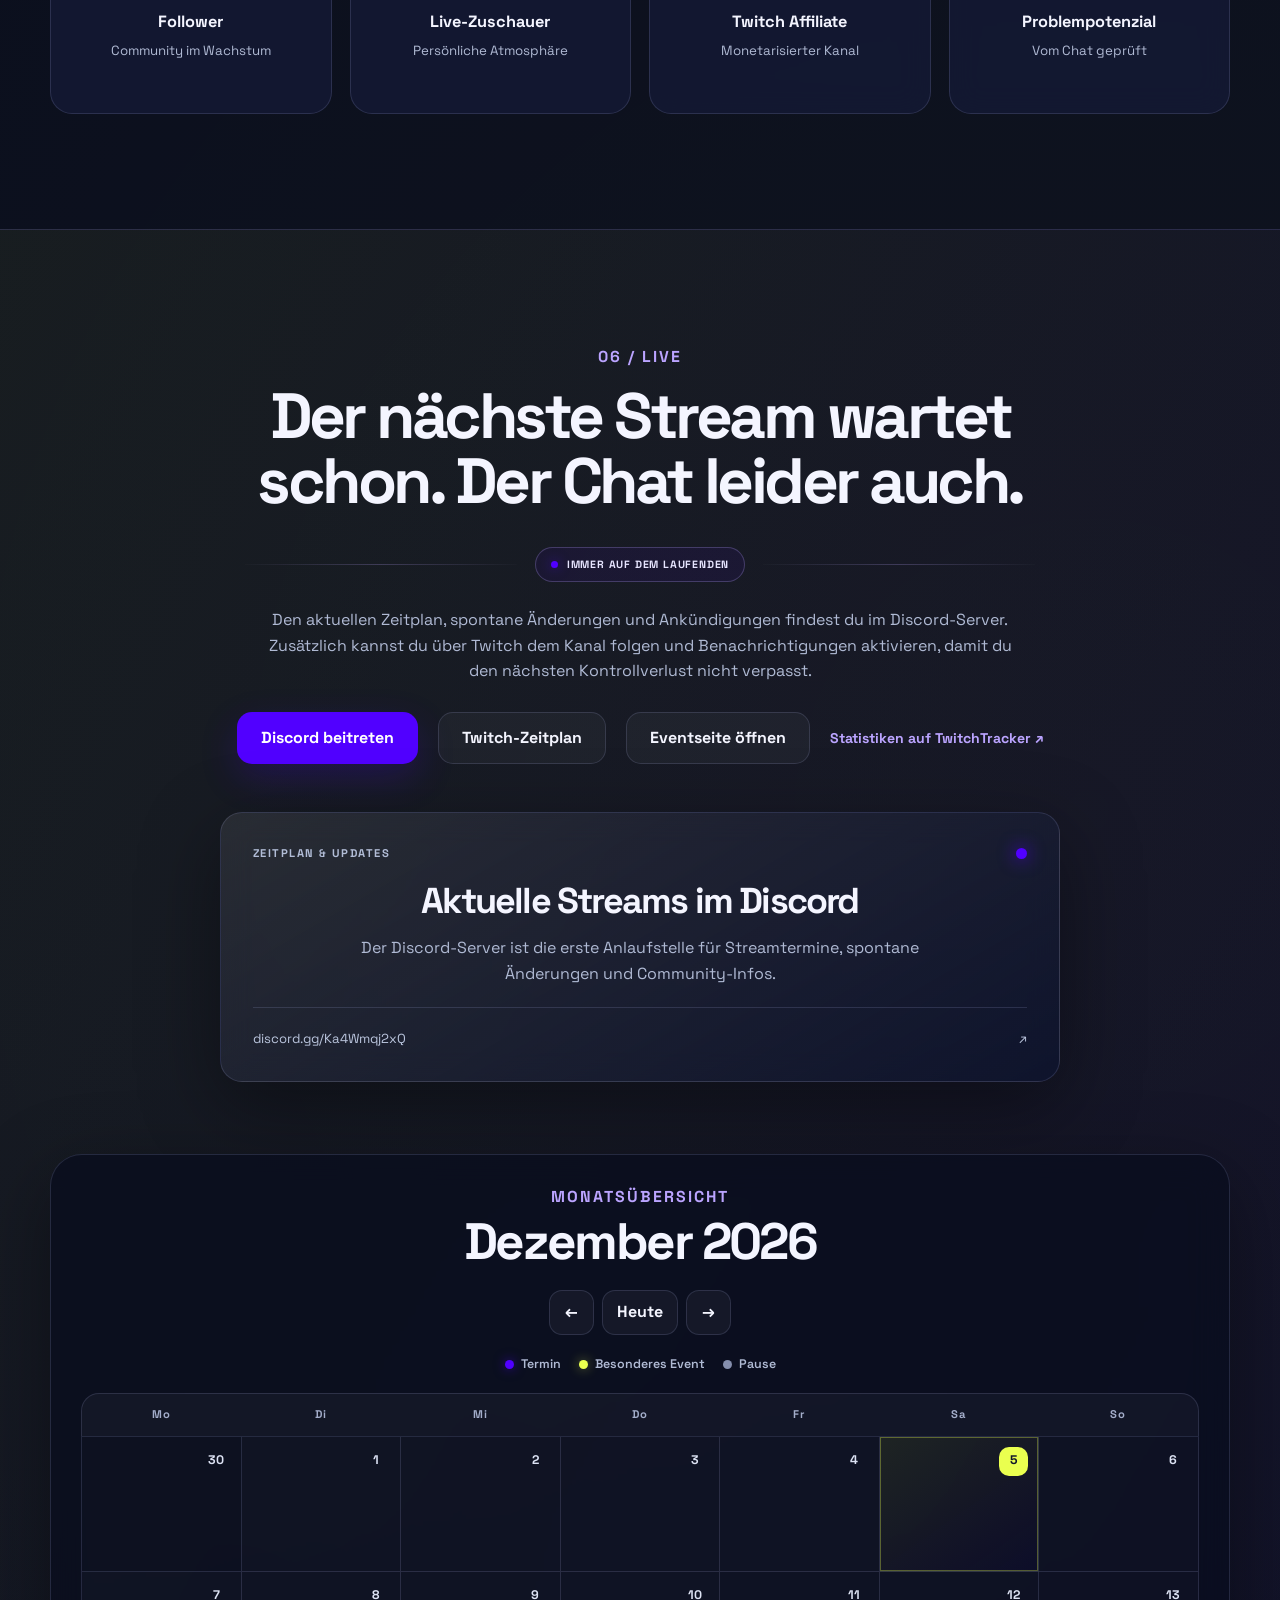
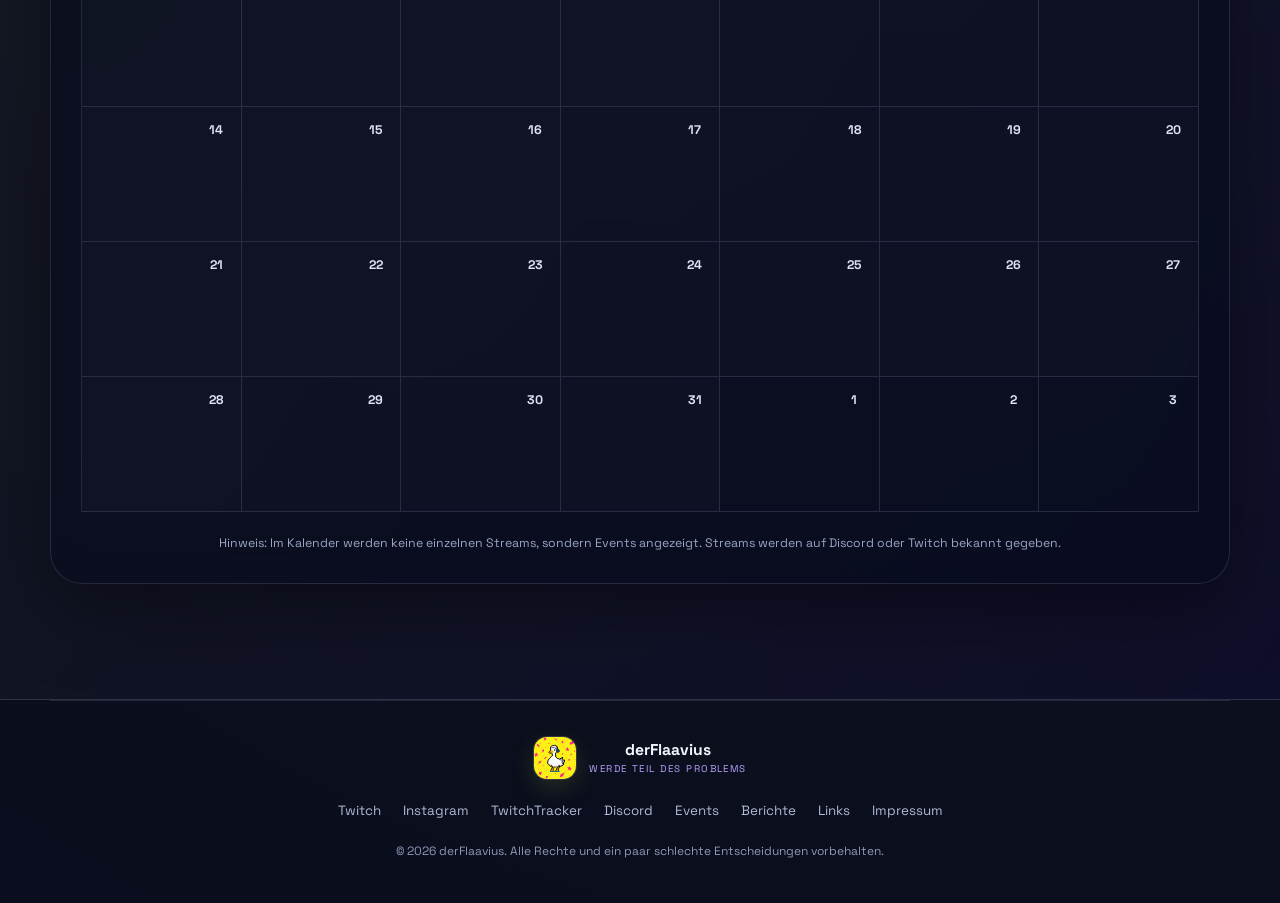
==== commit 47c6f386: "Änderung Farbkonzept" ====
--- a/index.html
+++ b/index.html
@@ -4,7 +4,7 @@
   <meta charset="UTF-8">
   <meta name="viewport" content="width=device-width, initial-scale=1.0">
   <meta name="description" content="Offizielles Streamer-Portfolio von derFlaavius: interaktive Twitch-Livestreams, Variety, Community-Formate sowie Inhalte rund um Technik, Informatik und Messebesuche.">
-  <meta name="theme-color" content="#120b18">
+  <meta name="theme-color" content="#080c1d">
   <title>derFlaavius | Streamer Portfolio</title>
   <link rel="preconnect" href="https://fonts.googleapis.com">
   <link rel="preconnect" href="https://fonts.gstatic.com" crossorigin>
--- a/css/style.css
+++ b/css/style.css
@@ -1,15 +1,16 @@
 :root {
-  --bg: #0b0710;
-  --bg-soft: #120b18;
-  --surface: rgba(24, 15, 31, 0.72);
-  --surface-strong: #1a1022;
-  --pink: #ff3ca6;
-  --pink-soft: #ff76c5;
-  --yellow: #ffd84a;
-  --cream: #fff8dd;
-  --text: #f8f3fb;
-  --muted: #b9aebf;
-  --line: rgba(255, 255, 255, 0.11);
+  --bg: #080c1d;
+  --bg-soft: #0d1125;
+  --surface: rgba(22, 27, 56, 0.72);
+  --surface-strong: #171d37;
+  /* BRAND-PALETTE | Deep electric blue + neon citron */
+  --blue: #5100ff;       /* Hauptakzent, CTA, Statuspunkte */
+  --blue-soft: #bba4ff;  /* kontrastreiche kleine Schriften auf dunklem Grund */
+  --yellow: #eaff4f;     /* Sekundärakzent: Zitronengelb */
+  --cream: #f6ffda;
+  --text: #f4f5ff;
+  --muted: #b0bad4;
+  --line: rgba(187, 196, 255, .15);
   --max: 1180px;
   --radius-lg: 32px;
   --radius-md: 22px;
@@ -22,8 +23,9 @@
   margin: 0;
   min-width: 320px;
   background:
-    radial-gradient(circle at 80% 5%, rgba(255, 60, 166, 0.11), transparent 28%),
-    radial-gradient(circle at 10% 30%, rgba(255, 216, 74, 0.06), transparent 24%),
+    radial-gradient(circle at 80% 5%, rgba(81, 0, 255, .18), transparent 31%),
+    radial-gradient(circle at 12% 29%, rgba(119, 155, 255, .065), transparent 27%),
+    radial-gradient(circle at 85% 81%, rgba(234, 255, 79, .035), transparent 32%),
     var(--bg);
   color: var(--text);
   font-family: "Space Grotesk", system-ui, sans-serif;
@@ -38,7 +40,7 @@
   z-index: -4;
   background-image:
     radial-gradient(circle, rgba(255,255,255,.7) 0 1px, transparent 1.6px),
-    radial-gradient(circle, rgba(255,216,74,.65) 0 1px, transparent 1.7px);
+    radial-gradient(circle, rgba(234, 255, 79,.65) 0 1px, transparent 1.7px);
   background-size: 96px 96px, 153px 153px;
   background-position: 0 0, 40px 70px;
   opacity: .18;
@@ -67,7 +69,7 @@
   pointer-events: none;
   z-index: -2;
 }
-.ambient-one { background: var(--pink); top: 15%; right: -180px; }
+.ambient-one { background: var(--blue); top: 15%; right: -180px; }
 .ambient-two { background: var(--yellow); bottom: -180px; left: -180px; }
 
 .section-shell { width: min(calc(100% - 40px), var(--max)); margin-inline: auto; }
@@ -85,7 +87,7 @@
   z-index: 10;
   border: 1px solid var(--line);
   border-radius: 22px;
-  background: rgba(11, 7, 16, .72);
+  background: rgba(8, 12, 29, .72);
   backdrop-filter: blur(18px);
   box-shadow: 0 12px 45px rgba(0,0,0,.25);
 }
@@ -100,7 +102,7 @@
   overflow: hidden;
   border: 1px solid rgba(255,255,255,.12);
   background: rgba(255,255,255,.05);
-  box-shadow: 0 8px 24px rgba(255,216,74,.12);
+  box-shadow: 0 8px 24px rgba(234, 255, 79,.12);
 }
 .brand-mark img {
   width: 100%;
@@ -109,7 +111,7 @@
 }
 .brand-copy { display: grid; line-height: 1.1; }
 .brand-copy strong { font-size: .98rem; }
-.brand-copy small { margin-top: 5px; color: var(--pink-soft); font-size: .61rem; letter-spacing: .15em; }
+.brand-copy small { margin-top: 5px; color: var(--blue-soft); font-size: .61rem; letter-spacing: .15em; }
 
 .main-nav { display: flex; align-items: center; gap: 28px; }
 .main-nav a { color: var(--muted); font-size: .88rem; font-weight: 600; transition: color .2s ease; }
@@ -117,9 +119,9 @@
 .main-nav .nav-cta {
   padding: 12px 17px;
   border-radius: 13px;
-  background: var(--pink);
+  background: var(--blue);
   color: white;
-  box-shadow: 0 10px 28px rgba(255,60,166,.2);
+  box-shadow: 0 10px 28px rgba(81, 0, 255,.2);
 }
 .nav-toggle { display: none; }
 
@@ -132,7 +134,7 @@
   gap: 70px;
 }
 .eyebrow, .section-kicker {
-  color: var(--pink-soft);
+  color: var(--blue-soft);
   font-size: .99rem;
   font-weight: 700;
   letter-spacing: .13em;
@@ -143,8 +145,8 @@
   width: 9px;
   height: 9px;
   border-radius: 50%;
-  background: var(--pink);
-  box-shadow: 0 0 0 6px rgba(255,60,166,.11), 0 0 20px var(--pink);
+  background: var(--blue);
+  box-shadow: 0 0 0 6px rgba(81, 0, 255,.11), 0 0 20px var(--blue);
   animation: pulse 1.8s infinite;
 }
 @keyframes pulse { 50% { transform: scale(.82); opacity: .65; } }
@@ -156,7 +158,7 @@
   line-height: .88;
   letter-spacing: -.075em;
 }
-.hero h1 span { color: var(--yellow); text-shadow: 0 18px 60px rgba(255,216,74,.12); }
+.hero h1 span { color: var(--yellow); text-shadow: 0 18px 60px rgba(234, 255, 79,.12); }
 .hero-text { max-width: 650px; margin: 0; color: var(--muted); font-size: 1.08rem; }
 .hero-actions { display: flex; flex-wrap: wrap; gap: 14px; margin-top: 34px; }
 .button {
@@ -172,7 +174,7 @@
   transition: transform .2s ease, background .2s ease, border-color .2s ease;
 }
 .button:hover { transform: translateY(-3px); }
-.button-primary { background: var(--pink); color: white; box-shadow: 0 14px 38px rgba(255,60,166,.2); }
+.button-primary { background: var(--blue); color: white; box-shadow: 0 14px 38px rgba(81, 0, 255,.2); }
 .button-secondary { border-color: var(--line); background: rgba(255,255,255,.04); }
 .button-secondary:hover { border-color: rgba(255,255,255,.28); background: rgba(255,255,255,.07); }
 .hero-meta { display: flex; flex-wrap: wrap; gap: 9px; margin-top: 27px; }
@@ -180,7 +182,7 @@
   padding: 7px 11px;
   border: 1px solid var(--line);
   border-radius: 999px;
-  color: #d6cdd9;
+  color: #d3dbef;
   font-size: .72rem;
   font-weight: 600;
 }
@@ -199,9 +201,9 @@
   border-radius: 36px;
   background:
     linear-gradient(160deg, rgba(255,255,255,.14), transparent 30%),
-    radial-gradient(circle at 18% 82%, rgba(255,216,74,.10), transparent 34%),
-    radial-gradient(circle at 88% 18%, rgba(255,60,166,.14), transparent 36%),
-    linear-gradient(150deg, #211229, #120b18 67%);
+    radial-gradient(circle at 18% 82%, rgba(234, 255, 79,.10), transparent 34%),
+    radial-gradient(circle at 88% 18%, rgba(81, 0, 255,.14), transparent 36%),
+    linear-gradient(150deg, #1b1a3d, #0d1125 67%);
   box-shadow: var(--shadow), inset 0 1px rgba(255,255,255,.12);
   transform: rotate(3deg);
   transition: transform .18s ease-out;
@@ -214,14 +216,14 @@
   width: 270px;
   height: 270px;
   border-radius: 50%;
-  background: var(--pink);
+  background: var(--blue);
   filter: blur(80px);
   opacity: .14;
   top: -90px;
   right: -90px;
 }
 .card-topline, .schedule-card-head, .schedule-footer { display: flex; align-items: center; justify-content: space-between; }
-.live-pill { padding: 7px 10px; border-radius: 999px; background: rgba(255,60,166,.13); color: var(--pink-soft); font-size: .67rem; font-weight: 800; letter-spacing: .11em; }
+.live-pill { padding: 7px 10px; border-radius: 999px; background: rgba(81, 0, 255,.13); color: var(--blue-soft); font-size: .67rem; font-weight: 800; letter-spacing: .11em; }
 .signal { color: var(--yellow); font-size: .55rem; letter-spacing: 4px; }
 
 .profile-visual {
@@ -241,7 +243,7 @@
   z-index: -2;
   border: 0px solid rgba(255,255,255,.14);
   border-radius: 42% 58% 48% 52% / 46% 42% 58% 54%;
-  background: linear-gradient(145deg, rgba(255, 216, 74, 0), rgba(255, 60, 167, 0));
+  background: linear-gradient(145deg, rgba(234, 255, 79, 0), rgba(81, 0, 255, 0));
   transform: rotate(-4deg);
   box-shadow: 0 26px 45px rgba(0, 0, 0, 0), inset 0 1px rgba(255,255,255,.12);
 }
@@ -250,7 +252,7 @@
   inset: 18% 12% 8%;
   z-index: -1;
   border-radius: -1%;
-  background: radial-gradient(circle, rgba(128, 74, 255, 0.24), rgb(94, 66, 138) 46%, transparent 72%);
+  background: radial-gradient(circle, rgba(81, 0, 255, 0.24), rgb(49, 51, 122) 46%, transparent 72%);
   filter: blur(18px);
 }
 .profile-visual img {
@@ -272,13 +274,13 @@
 .card-caption span { color: var(--muted); font-size: .82rem; }
 .orbit { position: absolute; border: 1px solid rgba(255,255,255,.1); border-radius: 50%; }
 .orbit-one { width: 500px; height: 500px; animation: spin 20s linear infinite; }
-.orbit-two { width: 390px; height: 390px; border-style: dashed; border-color: rgba(255,216,74,.2); animation: spin 15s linear reverse infinite; }
-.orbit::before { content: ""; position: absolute; width: 10px; height: 10px; border-radius: 50%; background: var(--pink); top: 52px; left: 65px; box-shadow: 0 0 16px var(--pink); }
+.orbit-two { width: 390px; height: 390px; border-style: dashed; border-color: rgba(234, 255, 79,.2); animation: spin 15s linear reverse infinite; }
+.orbit::before { content: ""; position: absolute; width: 10px; height: 10px; border-radius: 50%; background: var(--blue); top: 52px; left: 65px; box-shadow: 0 0 16px var(--blue); }
 @keyframes spin { to { transform: rotate(360deg); } }
-.floating-chip { position: absolute; z-index: 3; padding: 10px 13px; border: 1px solid var(--line); border-radius: 12px; background: rgba(12,8,16,.78); backdrop-filter: blur(12px); font-size: .66rem; font-weight: 800; letter-spacing: .11em; box-shadow: 0 12px 40px rgba(0,0,0,.25); }
+.floating-chip { position: absolute; z-index: 3; padding: 10px 13px; border: 1px solid var(--line); border-radius: 12px; background: rgba(8, 12, 29,.78); backdrop-filter: blur(12px); font-size: .66rem; font-weight: 800; letter-spacing: .11em; box-shadow: 0 12px 40px rgba(0,0,0,.25); }
 .chip-one { top: 15%; left: 6%; color: var(--yellow); transform: rotate(-7deg); }
-.chip-two { right: 70%; bottom: 50%; color: var(--pink-soft); transform: rotate(6deg); }
-.chip-three { left: 60%; bottom: 85%; color: #9bc7ff; transform: rotate(17deg); }
+.chip-two { right: 70%; bottom: 50%; color: var(--blue-soft); transform: rotate(6deg); }
+.chip-three { left: 60%; bottom: 85%; color: #a8c4ff; transform: rotate(17deg); }
 
 .ticker {
   overflow: hidden;
@@ -297,7 +299,7 @@
   align-items: center;
   gap: 28px;
   padding: 17px 28px 17px 0;
-  color: #d4cbd7;
+  color: #d2d9ed;
   font-family: "Strait", sans-serif;
   font-size: .82rem;
   letter-spacing: .14em;
@@ -335,7 +337,7 @@
 .quote-block p { margin: 0; font-size: 1.35rem; font-weight: 700; }
 .about-features { display: grid; gap: 14px; }
 .feature-card { padding: 25px 27px; display: grid; grid-template-columns: 58px 1fr; column-gap: 18px; }
-.feature-number { grid-row: span 2; color: var(--pink-soft); font-size: .99rem; font-weight: 700; }
+.feature-number { grid-row: span 2; color: var(--blue-soft); font-size: .99rem; font-weight: 700; }
 .feature-card h3 { margin: 0; font-size: 1.22rem; }
 .feature-card p { margin: 5px 0 0; color: var(--muted); font-size: .91rem; }
 
@@ -350,11 +352,11 @@
   align-items: center;
   gap: 34px;
   overflow: hidden;
-  border: 1px solid rgba(255,216,74,.22);
+  border: 1px solid rgba(234, 255, 79,.22);
   border-radius: var(--radius-lg);
   background:
-    radial-gradient(circle at 12% 20%, rgba(255,216,74,.11), transparent 28%),
-    radial-gradient(circle at 86% 80%, rgba(255,60,166,.12), transparent 30%),
+    radial-gradient(circle at 12% 20%, rgba(234, 255, 79,.11), transparent 28%),
+    radial-gradient(circle at 86% 80%, rgba(81, 0, 255,.12), transparent 30%),
     var(--surface);
   box-shadow: var(--shadow);
 }
@@ -386,7 +388,7 @@
   position: absolute;
   inset: 18%;
   border-radius: 50%;
-  background: rgba(255,216,74,.12);
+  background: rgba(234, 255, 79,.12);
   filter: blur(30px);
 }
 .partner-logo {
@@ -397,7 +399,7 @@
   filter: drop-shadow(0 12px 24px rgba(0,0,0,.24));
 }
 .partner-copy { position: relative; z-index: 1; max-width: 680px; }
-.partner-label { color: var(--pink-soft); font-size: .7rem; font-weight: 800; letter-spacing: .15em; }
+.partner-label { color: var(--blue-soft); font-size: .7rem; font-weight: 800; letter-spacing: .15em; }
 .partner-copy h3 { margin: 8px 0 10px; font-size: clamp(1.9rem, 3vw, 2.9rem); line-height: 1.05; letter-spacing: -.04em; }
 .partner-copy p { margin: 0; color: var(--muted); }
 .partner-code-row {
@@ -416,9 +418,9 @@
 }
 .partner-code {
   padding: 8px 12px;
-  border: 1px solid rgba(255,216,74,.28);
+  border: 1px solid rgba(234, 255, 79,.28);
   border-radius: 10px;
-  background: rgba(255,216,74,.08);
+  background: rgba(234, 255, 79,.08);
   color: var(--yellow);
   font-size: .86rem;
   letter-spacing: .11em;
@@ -437,7 +439,7 @@
   transition: background .2s ease, border-color .2s ease, transform .2s ease;
 }
 .partner-copy-code:hover { transform: translateY(-1px); border-color: rgba(255,255,255,.24); background: rgba(255,255,255,.08); }
-.partner-copy-status { min-width: 72px; color: var(--pink-soft); font-size: .72rem; font-weight: 700; }
+.partner-copy-status { min-width: 72px; color: var(--blue-soft); font-size: .72rem; font-weight: 700; }
 .partner-button { white-space: nowrap; }
 .partner-contact {
   width: min(100%, 900px);
@@ -496,11 +498,11 @@
 .partner-banner p strong { color: var(--yellow); letter-spacing: .08em; }
 
 
-.content-section { padding-block: 125px; background: linear-gradient(180deg, rgba(255,255,255,.015), rgba(255,60,166,.035), rgba(255,255,255,.015)); border-block: 1px solid rgba(255,255,255,.06); }
+.content-section { padding-block: 125px; background: linear-gradient(180deg, rgba(255,255,255,.015), rgba(81, 0, 255,.035), rgba(255,255,255,.015)); border-block: 1px solid rgba(255,255,255,.06); }
 .content-grid { display: grid; grid-template-columns: repeat(2, minmax(0, 1fr)); gap: 16px; }
 .content-card { min-height: 285px; padding: 26px; display: flex; flex-direction: column; position: relative; overflow: hidden; }
-.content-card::after { content: ""; position: absolute; width: 120px; height: 120px; border-radius: 50%; background: var(--pink); filter: blur(58px); opacity: .06; right: -42px; bottom: -42px; }
-.content-card-large { min-height: 285px; justify-content: flex-start; background: linear-gradient(155deg, rgba(255,216,74,.08), rgba(24,15,31,.82) 58%); }
+.content-card::after { content: ""; position: absolute; width: 120px; height: 120px; border-radius: 50%; background: var(--blue); filter: blur(58px); opacity: .06; right: -42px; bottom: -42px; }
+.content-card-large { min-height: 285px; justify-content: flex-start; background: linear-gradient(155deg, rgba(234, 255, 79,.08), rgba(22, 27, 56,.82) 58%); }
 .content-card::before {
   content: attr(data-background);
   position: absolute;
@@ -516,12 +518,12 @@
   pointer-events: none;
 }
 .content-card > * { position: relative; z-index: 1; }
-.content-card:nth-child(1)::before { color: rgba(255,216,74,.045); }
-.content-card:nth-child(2)::before { color: rgba(255,118,197,.045); }
-.content-card:nth-child(3)::before { color: rgba(112,182,255,.045); }
-.content-card:nth-child(4)::before { color: rgba(255,60,166,.065); }
-.content-card-accent { border-color: rgba(255,60,166,.32); background: linear-gradient(145deg, rgba(255,60,166,.1), rgba(24,15,31,.75)); }
-.content-index { position: absolute; top: 25px; right: 27px; color: #7e7184; font-size: .72rem; }
+.content-card:nth-child(1)::before { color: rgba(234, 255, 79,.045); }
+.content-card:nth-child(2)::before { color: rgba(187, 164, 255,.045); }
+.content-card:nth-child(3)::before { color: rgba(142, 172, 255,.045); }
+.content-card:nth-child(4)::before { color: rgba(81, 0, 255,.065); }
+.content-card-accent { border-color: rgba(81, 0, 255,.32); background: linear-gradient(145deg, rgba(81, 0, 255,.1), rgba(22, 27, 56,.75)); }
+.content-index { position: absolute; top: 25px; right: 27px; color: #858bac; font-size: .72rem; }
 .content-icon { margin-bottom: 38px; color: var(--yellow); font-size: 2.1rem; }
 .content-card h3 { margin: 0 0 8px; font-size: 1.42rem; }
 .content-card p { margin: 0 0 20px; color: var(--muted); }
@@ -551,7 +553,7 @@
   height: 1px;
   flex: 1 1 0;
   min-width: 0;
-  background: linear-gradient(90deg, rgba(255,255,255,.02), rgba(255,118,197,.25), rgba(255,255,255,.02));
+  background: linear-gradient(90deg, rgba(255,255,255,.02), rgba(187, 164, 255,.25), rgba(255,255,255,.02));
 }
 .stats-period-badge {
   display: inline-flex;
@@ -560,9 +562,9 @@
   justify-content: center;
   gap: 9px;
   padding: 9px 15px;
-  border: 1px solid rgba(255,118,197,.26);
+  border: 1px solid rgba(187, 164, 255,.26);
   border-radius: 999px;
-  background: rgba(255,60,166,.07);
+  background: rgba(81, 0, 255,.07);
   font-size: .69rem;
   font-weight: 700;
   letter-spacing: .09em;
@@ -574,35 +576,35 @@
   height: 7px;
   flex: 0 0 7px;
   border-radius: 50%;
-  background: var(--pink);
-  box-shadow: 0 0 12px rgba(255,60,166,.55);
-}
-.stats-period-prefix { color: #aa9bab; }
-.stats-period-date { color: #f8e9f3; }
+  background: var(--blue);
+  box-shadow: 0 0 12px rgba(81, 0, 255,.55);
+}
+.stats-period-prefix { color: #a3accd; }
+.stats-period-date { color: #f0eeff; }
 
 .stats-grid { display: grid; grid-template-columns: repeat(4, 1fr); gap: 15px; }
 .stat-card { min-height: 230px; padding: 28px; display: flex; flex-direction: column; justify-content: flex-end; }
 .stat-value { color: var(--yellow); font-size: clamp(2.8rem, 5vw, 4.5rem); line-height: 1; font-weight: 700; letter-spacing: -.06em; }
-.stat-text { color: var(--pink-soft); }
+.stat-text { color: var(--blue-soft); }
 .stat-label { margin-top: 18px; font-size: 1.02rem; font-weight: 700; }
 .stat-card small { margin-top: 5px; color: var(--muted); }
-.stats-note { margin: 20px 0 0; color: #8e8293; font-size: .77rem; }
-.stats-note code { color: #cfc4d2; }
-
-.schedule-section { padding-block: 115px; border-block: 1px solid var(--line); background: linear-gradient(120deg, rgba(255,216,74,.055), rgba(255,60,166,.055)); }
+.stats-note { margin: 20px 0 0; color: #9ba5c2; font-size: .77rem; }
+.stats-note code { color: #d0d9ed; }
+
+.schedule-section { padding-block: 115px; border-block: 1px solid var(--line); background: linear-gradient(120deg, rgba(234, 255, 79,.055), rgba(81, 0, 255,.055)); }
 .schedule-grid { display: grid; grid-template-columns: 1.1fr .9fr; gap: 80px; align-items: center; }
 .schedule-copy p { max-width: 650px; color: var(--muted); }
 .schedule-actions { margin-top: 28px; display: flex; flex-wrap: wrap; align-items: center; gap: 16px 20px; }
-.text-link { color: var(--pink-soft); font-weight: 700; font-size: .88rem; }
-.schedule-card { min-height: 380px; padding: 25px; display: flex; flex-direction: column; justify-content: space-between; background: linear-gradient(150deg, rgba(255,255,255,.08), rgba(17,10,22,.9)); box-shadow: var(--shadow); }
-.schedule-card-head { color: #b7acbb; font-size: .7rem; font-weight: 800; letter-spacing: .13em; }
-.schedule-live-dot { width: 11px; height: 11px; border-radius: 50%; background: var(--pink); box-shadow: 0 0 18px var(--pink); }
+.text-link { color: var(--blue-soft); font-weight: 700; font-size: .88rem; }
+.schedule-card { min-height: 380px; padding: 25px; display: flex; flex-direction: column; justify-content: space-between; background: linear-gradient(150deg, rgba(255,255,255,.08), rgba(14, 20, 45,.9)); box-shadow: var(--shadow); }
+.schedule-card-head { color: #b2bdd7; font-size: .7rem; font-weight: 800; letter-spacing: .13em; }
+.schedule-live-dot { width: 11px; height: 11px; border-radius: 50%; background: var(--blue); box-shadow: 0 0 18px var(--blue); }
 .schedule-main strong { display: block; max-width: 380px; font-size: 2.25rem; line-height: 1.05; letter-spacing: -.05em; }
 .schedule-main p { color: var(--muted); }
-.schedule-footer { padding-top: 20px; border-top: 1px solid var(--line); color: #bdb2c1; font-size: .82rem; }
-
-
-.calendar-wrap { margin-top: 70px; padding: 30px; border: 1px solid var(--line); border-radius: var(--radius-lg); background: rgba(11,7,16,.7); box-shadow: var(--shadow); backdrop-filter: blur(18px); }
+.schedule-footer { padding-top: 20px; border-top: 1px solid var(--line); color: #bbc6de; font-size: .82rem; }
+
+
+.calendar-wrap { margin-top: 70px; padding: 30px; border: 1px solid var(--line); border-radius: var(--radius-lg); background: rgba(8, 12, 29,.7); box-shadow: var(--shadow); backdrop-filter: blur(18px); }
 .calendar-toolbar { display: flex; align-items: flex-end; justify-content: space-between; gap: 25px; margin-bottom: 20px; }
 .calendar-toolbar h3 { margin: 7px 0 0; font-size: clamp(2rem, 4vw, 3.3rem); line-height: 1; letter-spacing: -.05em; text-transform: capitalize; }
 .calendar-controls { display: flex; gap: 8px; }
@@ -611,32 +613,32 @@
 .calendar-legend { display: flex; flex-wrap: wrap; gap: 10px 18px; margin-bottom: 18px; color: var(--muted); font-size: .78rem; font-weight: 600; }
 .calendar-legend span { display: inline-flex; align-items: center; gap: 7px; }
 .legend-dot { width: 9px; height: 9px; border-radius: 50%; }
-.legend-stream { background: var(--pink); box-shadow: 0 0 12px rgba(255,60,166,.6); }
-.legend-event { background: var(--yellow); box-shadow: 0 0 12px rgba(255,216,74,.45); }
-.legend-pause { background: #877a91; }
+.legend-stream { background: var(--blue); box-shadow: 0 0 12px rgba(81, 0, 255,.6); }
+.legend-event { background: var(--yellow); box-shadow: 0 0 12px rgba(234, 255, 79,.45); }
+.legend-pause { background: #858ead; }
 .calendar-scroll { overflow-x: auto; padding-bottom: 4px; }
 .calendar { min-width: 840px; }
 .calendar-weekdays, .calendar-grid { display: grid; grid-template-columns: repeat(7, minmax(0, 1fr)); }
 .calendar-weekdays { border: 1px solid var(--line); border-bottom: 0; border-radius: 18px 18px 0 0; overflow: hidden; background: rgba(255,255,255,.035); }
-.calendar-weekdays span { padding: 12px; text-align: center; color: #9f93a4; font-size: .7rem; font-weight: 800; letter-spacing: .12em; }
+.calendar-weekdays span { padding: 12px; text-align: center; color: #a4aecb; font-size: .7rem; font-weight: 800; letter-spacing: .12em; }
 .calendar-grid { border-top: 1px solid var(--line); border-left: 1px solid var(--line); }
 .calendar-day { min-height: 135px; padding: 10px; position: relative; border-right: 1px solid var(--line); border-bottom: 1px solid var(--line); background: rgba(255,255,255,.018); }
 .calendar-day:nth-last-child(-n + 7):first-child, .calendar-day:last-child { }
-.calendar-day.is-outside { background: rgba(255,255,255,.008); color: #625768; }
-.calendar-day.is-today { background: linear-gradient(145deg, rgba(255,216,74,.09), rgba(255,60,166,.045)); box-shadow: inset 0 0 0 1px rgba(255,216,74,.32); }
-.calendar-day-number { display: grid; place-items: center; width: 29px; height: 29px; margin-left: auto; border-radius: 10px; color: #d8cedb; font-size: .78rem; font-weight: 700; }
-.calendar-day.is-today .calendar-day-number { background: var(--yellow); color: #1c1019; }
+.calendar-day.is-outside { background: rgba(255,255,255,.008); color: #6c7696; }
+.calendar-day.is-today { background: linear-gradient(145deg, rgba(234, 255, 79,.09), rgba(81, 0, 255,.045)); box-shadow: inset 0 0 0 1px rgba(234, 255, 79,.32); }
+.calendar-day-number { display: grid; place-items: center; width: 29px; height: 29px; margin-left: auto; border-radius: 10px; color: #dde3f4; font-size: .78rem; font-weight: 700; }
+.calendar-day.is-today .calendar-day-number { background: var(--yellow); color: #10152b; }
 .calendar-day-entries { display: grid; gap: 5px; margin-top: 7px; }
 .calendar-entry { min-width: 0; padding: 6px 7px; border-radius: 8px; display: grid; gap: 1px; border-left: 3px solid; font-size: .68rem; line-height: 1.25; }
-.calendar-entry-stream { border-color: var(--pink); background: rgba(255,60,166,.13); color: #ffd7ed; }
-.calendar-entry-event { border-color: var(--yellow); background: rgba(255,216,74,.13); color: #fff1b7; }
-.calendar-entry-pause { border-color: #877a91; background: rgba(135,122,145,.13); color: #d0c7d4; }
+.calendar-entry-stream { border-color: var(--blue); background: rgba(81, 0, 255,.13); color: #e6dbff; }
+.calendar-entry-event { border-color: var(--yellow); background: rgba(234, 255, 79,.13); color: #f8ffc4; }
+.calendar-entry-pause { border-color: #858ead; background: rgba(133, 142, 173,.13); color: #d0d7ec; }
 .calendar-entry-time { font-weight: 800; font-size: .62rem; opacity: .8; }
 .calendar-entry-title { overflow: hidden; text-overflow: ellipsis; white-space: nowrap; font-weight: 700; }
-.calendar-hint { margin: 18px 0 0; color: #8e8293; font-size: .77rem; }
-.calendar-hint code { color: #d2c7d5; }
-
-.collab-card { padding: 55px; display: flex; justify-content: space-between; align-items: flex-end; gap: 60px; background: linear-gradient(145deg, rgba(255,60,166,.09), rgba(255,216,74,.045), rgba(24,15,31,.78)); }
+.calendar-hint { margin: 18px 0 0; color: #9ba5c2; font-size: .77rem; }
+.calendar-hint code { color: #d3dcf0; }
+
+.collab-card { padding: 55px; display: flex; justify-content: space-between; align-items: flex-end; gap: 60px; background: linear-gradient(145deg, rgba(81, 0, 255,.09), rgba(234, 255, 79,.045), rgba(22, 27, 56,.78)); }
 .collab-card h2 { max-width: 730px; font-size: clamp(2.4rem, 4.6vw, 4.2rem); }
 .collab-card p { max-width: 700px; margin-bottom: 0; color: var(--muted); }
 .collab-actions { min-width: 220px; display: grid; gap: 12px; }
@@ -644,7 +646,7 @@
 .site-footer { padding: 35px 0 42px; border-top: 1px solid var(--line); display: grid; grid-template-columns: 1fr auto; align-items: center; gap: 24px; }
 .footer-links { display: flex; flex-wrap: wrap; gap: 22px; }
 .footer-links a { color: var(--muted); font-size: .84rem; }
-.site-footer p { grid-column: 1 / -1; margin: 0; color: #7f7384; font-size: .75rem; }
+.site-footer p { grid-column: 1 / -1; margin: 0; color: #8f99b7; font-size: .75rem; }
 
 
 /* Wiederverwendbare Hinweisblöcke ----------------------------------------
@@ -683,29 +685,29 @@
   font-size: .93rem;
 }
 .notice-info {
-  border-color: rgba(75, 171, 255, .32);
-  background: linear-gradient(135deg, rgba(42, 135, 220, .17), rgba(24, 15, 31, .78));
+  border-color: rgba(120, 157, 255, .32);
+  background: linear-gradient(135deg, rgba(81, 72, 198, .17), rgba(22, 27, 56, .78));
 }
 .notice-info .notice-icon {
-  color: #dff2ff;
-  background: rgba(58, 160, 255, .24);
-  box-shadow: 0 0 24px rgba(58, 160, 255, .16);
+  color: #dce8ff;
+  background: rgba(119, 155, 255, .24);
+  box-shadow: 0 0 24px rgba(119, 155, 255, .16);
 }
 .notice-important {
-  border-color: rgba(255, 216, 74, .36);
-  background: linear-gradient(135deg, rgba(255, 216, 74, .15), rgba(24, 15, 31, .8));
+  border-color: rgba(234, 255, 79, .36);
+  background: linear-gradient(135deg, rgba(234, 255, 79, .15), rgba(22, 27, 56, .8));
 }
 .notice-important .notice-icon {
-  color: #21131d;
+  color: #10152b;
   background: var(--yellow);
-  box-shadow: 0 0 24px rgba(255, 216, 74, .17);
+  box-shadow: 0 0 24px rgba(234, 255, 79, .17);
 }
 
 .reveal { opacity: 0; transform: translateY(24px); transition: opacity .75s ease, transform .75s cubic-bezier(.2,.7,.2,1); transition-delay: var(--delay, 0ms); }
 .reveal.is-visible { opacity: 1; transform: translateY(0); }
 
 @media (max-width: 980px) {
-  .main-nav { position: absolute; top: calc(100% + 10px); left: 0; right: 0; padding: 20px; display: none; flex-direction: column; align-items: stretch; gap: 8px; border: 1px solid var(--line); border-radius: 18px; background: rgba(12,8,16,.96); }
+  .main-nav { position: absolute; top: calc(100% + 10px); left: 0; right: 0; padding: 20px; display: none; flex-direction: column; align-items: stretch; gap: 8px; border: 1px solid var(--line); border-radius: 18px; background: rgba(8, 12, 29,.96); }
   .main-nav.is-open { display: flex; }
   .main-nav a { padding: 10px; }
   .nav-toggle { width: 45px; height: 45px; border: 0; border-radius: 12px; display: grid; place-content: center; gap: 5px; background: rgba(255,255,255,.06); }
@@ -866,8 +868,8 @@
   border: 1px solid var(--line);
   border-radius: var(--radius-lg);
   background:
-    radial-gradient(circle at 86% 18%, rgba(255,216,74,.11), transparent 26%),
-    radial-gradient(circle at 12% 85%, rgba(255,60,166,.1), transparent 28%),
+    radial-gradient(circle at 86% 18%, rgba(234, 255, 79,.11), transparent 26%),
+    radial-gradient(circle at 12% 85%, rgba(81, 0, 255,.1), transparent 28%),
     var(--surface);
   box-shadow: var(--shadow);
 }
@@ -882,12 +884,12 @@
 }
 .coming-soon-label {
   color: var(--yellow);
-  border: 1px solid rgba(255,216,74,.3);
-  background: rgba(255,216,74,.08);
+  border: 1px solid rgba(234, 255, 79,.3);
+  background: rgba(234, 255, 79,.08);
 }
 .coming-soon-icon {
   margin: 28px 0 4px;
-  color: var(--pink-soft);
+  color: var(--blue-soft);
   font-size: 4.8rem;
   font-weight: 700;
   line-height: .55;
@@ -930,9 +932,9 @@
   place-items: center;
   overflow: hidden;
   background:
-    radial-gradient(circle at 30% 25%, rgba(255,216,74,.42), transparent 18%),
-    radial-gradient(circle at 70% 72%, rgba(255,60,166,.42), transparent 23%),
-    linear-gradient(145deg, #24132c, #120b18 62%);
+    radial-gradient(circle at 30% 25%, rgba(234, 255, 79,.42), transparent 18%),
+    radial-gradient(circle at 70% 72%, rgba(81, 0, 255,.42), transparent 23%),
+    linear-gradient(145deg, #221c47, #0d1125 62%);
 }
 .event-card-media::before,
 .event-card-media::after {
@@ -948,7 +950,7 @@
   width: 190px;
   height: 190px;
   border-style: dashed;
-  border-color: rgba(255,216,74,.25);
+  border-color: rgba(234, 255, 79,.25);
   transform: rotate(-18deg);
 }
 
@@ -970,16 +972,16 @@
   top: 24px;
   left: 24px;
   z-index: 2;
-  color: var(--pink-soft);
-  border: 1px solid rgba(255,60,166,.35);
-  background: rgba(255,60,166,.12);
+  color: var(--blue-soft);
+  border: 1px solid rgba(81, 0, 255,.35);
+  background: rgba(81, 0, 255,.12);
 }
 .event-card-symbol {
   position: relative;
   z-index: 1;
   color: var(--yellow);
   font-size: 7rem;
-  text-shadow: 0 0 50px rgba(255,216,74,.35);
+  text-shadow: 0 0 50px rgba(234, 255, 79,.35);
 }
 .event-card-content {
   padding: clamp(30px, 5vw, 58px);
@@ -991,7 +993,7 @@
   display: flex;
   flex-wrap: wrap;
   gap: 10px 18px;
-  color: var(--pink-soft);
+  color: var(--blue-soft);
   font-size: .7rem;
   font-weight: 800;
   letter-spacing: .13em;
@@ -1024,7 +1026,7 @@
 }
 .event-details small {
   margin-bottom: 5px;
-  color: var(--pink-soft);
+  color: var(--blue-soft);
   font-size: .62rem;
   font-weight: 800;
   letter-spacing: .12em;
@@ -1065,8 +1067,8 @@
   border: 1px solid var(--line);
   border-radius: var(--radius-lg);
   background:
-    radial-gradient(circle at 88% 8%, rgba(255,216,74,.08), transparent 25%),
-    radial-gradient(circle at 7% 92%, rgba(255,60,166,.08), transparent 26%),
+    radial-gradient(circle at 88% 8%, rgba(234, 255, 79,.08), transparent 25%),
+    radial-gradient(circle at 7% 92%, rgba(81, 0, 255,.08), transparent 26%),
     var(--surface);
   box-shadow: var(--shadow);
 }
@@ -1080,16 +1082,16 @@
   padding: 26px;
   border: 1px solid var(--line);
   border-radius: 20px;
-  background: rgba(10, 7, 14, .38);
+  background: rgba(8, 12, 26, .38);
 }
 .legal-section-primary {
-  background: linear-gradient(145deg, rgba(255,216,74,.07), rgba(10,7,14,.38));
+  background: linear-gradient(145deg, rgba(234, 255, 79,.07), rgba(8, 12, 26,.38));
 }
 .legal-section-wide { grid-column: 1 / -1; }
 .legal-label {
   display: block;
   margin-bottom: 14px;
-  color: var(--pink-soft);
+  color: var(--blue-soft);
   font-size: .68rem;
   font-weight: 800;
   letter-spacing: .14em;
@@ -1124,10 +1126,10 @@
   display: inline-flex;
   margin-left: 6px;
   padding: 3px 7px;
-  border: 1px solid rgba(255,216,74,.28);
+  border: 1px solid rgba(234, 255, 79,.28);
   border-radius: 999px;
   color: var(--yellow);
-  background: rgba(255,216,74,.08);
+  background: rgba(234, 255, 79,.08);
   font-size: .58rem;
   font-weight: 800;
   letter-spacing: .1em;
@@ -1144,7 +1146,7 @@
 .legal-details div:last-child { padding-bottom: 0; border-bottom: 0; }
 .legal-details dt { color: var(--text); font-weight: 700; }
 .legal-details dd { margin: 0; overflow-wrap: anywhere; }
-.legal-details a { color: var(--pink-soft); }
+.legal-details a { color: var(--blue-soft); }
 .legal-note { margin-top: 28px; }
 
 @media (max-width: 760px) {
@@ -1198,7 +1200,7 @@
   color: var(--text);
 }
 .legal-flow-section a {
-  color: var(--pink-soft);
+  color: var(--blue-soft);
   overflow-wrap: anywhere;
 }
 .legal-flow-section a:hover {
@@ -1247,8 +1249,8 @@
   padding: 5px;
   border: 1px solid rgba(255, 255, 255, .14);
   border-radius: 34px;
-  background: linear-gradient(135deg, rgba(255, 60, 166, .34), rgba(255, 216, 74, .18));
-  box-shadow: 0 22px 65px rgba(255, 60, 166, .18);
+  background: linear-gradient(135deg, rgba(81, 0, 255, .34), rgba(234, 255, 79, .18));
+  box-shadow: 0 22px 65px rgba(81, 0, 255, .18);
 }
 
 .link-profile-image img {
@@ -1283,7 +1285,7 @@
   border-radius: var(--radius-lg);
   background:
     linear-gradient(145deg, rgba(255, 255, 255, .055), transparent 34%),
-    rgba(18, 11, 24, .76);
+    rgba(15, 21, 47, .76);
   box-shadow: var(--shadow);
   backdrop-filter: blur(18px);
 }
@@ -1319,13 +1321,13 @@
 
 .link-card:hover {
   transform: translateY(-3px);
-  border-color: rgba(255, 118, 197, .45);
+  border-color: rgba(187, 164, 255, .45);
   background: rgba(255, 255, 255, .065);
 }
 
 .link-card-featured {
-  border-color: rgba(255, 60, 166, .38);
-  background: linear-gradient(120deg, rgba(255, 60, 166, .16), rgba(255, 216, 74, .05));
+  border-color: rgba(81, 0, 255, .38);
+  background: linear-gradient(120deg, rgba(81, 0, 255, .16), rgba(234, 255, 79, .05));
 }
 
 .link-card-icon {
@@ -1333,17 +1335,17 @@
   aspect-ratio: 1;
   display: grid;
   place-items: center;
-  border: 1px solid rgba(255, 118, 197, .24);
+  border: 1px solid rgba(187, 164, 255, .24);
   border-radius: 15px;
-  background: rgba(255, 60, 166, .1);
-  color: var(--pink-soft);
+  background: rgba(81, 0, 255, .1);
+  color: var(--blue-soft);
   font-weight: 800;
   font-size: 1.05rem;
 }
 
 .link-card-featured .link-card-icon {
-  border-color: rgba(255, 216, 74, .25);
-  background: rgba(255, 216, 74, .1);
+  border-color: rgba(234, 255, 79, .25);
+  background: rgba(234, 255, 79, .1);
   color: var(--yellow);
 }
 
@@ -1364,7 +1366,7 @@
 }
 
 .link-card-arrow {
-  color: var(--pink-soft);
+  color: var(--blue-soft);
   font-size: 1.15rem;
   transition: transform .2s ease;
 }
@@ -1424,8 +1426,8 @@
   padding-block: 125px;
   border-block: 1px solid rgba(255,255,255,.06);
   background:
-    radial-gradient(circle at 82% 18%, rgba(112,182,255,.08), transparent 28%),
-    linear-gradient(180deg, rgba(255,255,255,.012), rgba(255,216,74,.018));
+    radial-gradient(circle at 82% 18%, rgba(142, 172, 255,.08), transparent 28%),
+    linear-gradient(180deg, rgba(255,255,255,.012), rgba(234, 255, 79,.018));
 }
 .tech-grid {
   display: grid;
@@ -1452,7 +1454,7 @@
   letter-spacing: .13em;
   text-transform: uppercase;
 }
-.tech-label { color: #9bc7ff; }
+.tech-label { color: #a8c4ff; }
 .tech-intro h3,
 .messe-card h3 {
   margin: 14px 0 14px;
@@ -1470,10 +1472,10 @@
   display: flex;
   flex-direction: column;
   justify-content: space-between;
-  border: 1px solid rgba(112,182,255,.22);
+  border: 1px solid rgba(142, 172, 255,.22);
   border-radius: var(--radius-md);
   background:
-    linear-gradient(155deg, rgba(112,182,255,.085), rgba(255,60,166,.045) 45%, rgba(20,13,26,.88));
+    linear-gradient(155deg, rgba(142, 172, 255,.085), rgba(81, 0, 255,.045) 45%, rgba(18, 24, 51,.88));
   box-shadow: var(--shadow);
 }
 .messe-card::after {
@@ -1492,13 +1494,13 @@
 .messe-card-head { display: flex; align-items: center; justify-content: space-between; gap: 18px; }
 .messe-badge {
   padding: 7px 10px;
-  border: 1px solid rgba(255,216,74,.24);
+  border: 1px solid rgba(234, 255, 79,.24);
   border-radius: 999px;
   color: var(--yellow);
-  background: rgba(255,216,74,.06);
-}
-.messe-year { color: #8f8294; }
-.messe-kicker { display: inline-block; margin-top: 38px; color: var(--pink-soft); }
+  background: rgba(234, 255, 79,.06);
+}
+.messe-year { color: #9ca7c5; }
+.messe-kicker { display: inline-block; margin-top: 38px; color: var(--blue-soft); }
 .messe-points {
   display: grid;
   gap: 10px;
@@ -1510,14 +1512,14 @@
 .messe-points li {
   position: relative;
   padding-left: 20px;
-  color: #cfc4d2;
+  color: #d0d9ed;
   font-size: .88rem;
 }
 .messe-points li::before {
   content: "↗";
   position: absolute;
   left: 0;
-  color: #9bc7ff;
+  color: #a8c4ff;
 }
 
 @media (max-width: 900px) {
@@ -1540,31 +1542,31 @@
 .report-teaser-actions { flex:0 0 auto; }
 .reports-hero { padding-bottom:38px; }
 .report-filter { display:flex; flex-wrap:wrap; gap:8px; margin-top:28px; }
-.report-filter span { padding:7px 11px; border:1px solid var(--line); border-radius:999px; color:#cfc4d2; background:rgba(255,255,255,.035); font-size:.76rem; font-weight:700; letter-spacing:.08em; }
+.report-filter span { padding:7px 11px; border:1px solid var(--line); border-radius:999px; color:#d0d9ed; background:rgba(255,255,255,.035); font-size:.76rem; font-weight:700; letter-spacing:.08em; }
 .reports-section { padding-bottom:110px; }
 .reports-grid { display:grid; grid-template-columns:repeat(3,1fr); gap:18px; }
 .report-card { min-height:390px; padding:28px; display:flex; flex-direction:column; justify-content:space-between; gap:32px; border:1px solid var(--line); border-radius:var(--radius-md); background:var(--surface); box-shadow:var(--shadow); }
-.report-card-featured { background:linear-gradient(155deg,rgba(112,182,255,.085),rgba(255,60,166,.045) 50%,rgba(20,13,26,.88)); border-color:rgba(112,182,255,.22); }
-.report-meta { display:flex; justify-content:space-between; gap:12px; color:#8f8294; font-size:.72rem; font-weight:700; letter-spacing:.08em; }
-.report-meta span { color:#9bc7ff; }
+.report-card-featured { background:linear-gradient(155deg,rgba(142, 172, 255,.085),rgba(81, 0, 255,.045) 50%,rgba(18, 24, 51,.88)); border-color:rgba(142, 172, 255,.22); }
+.report-meta { display:flex; justify-content:space-between; gap:12px; color:#9ca7c5; font-size:.72rem; font-weight:700; letter-spacing:.08em; }
+.report-meta span { color:#a8c4ff; }
 .report-status { display:inline-block; margin-bottom:11px; color:var(--yellow); font-size:.72rem; font-weight:700; letter-spacing:.1em; }
 .report-card h3 { margin:0 0 12px; font-size:clamp(1.7rem,2.8vw,2.45rem); line-height:1.04; letter-spacing:-.045em; }
 .report-card p { margin:0; color:var(--muted); }
-.report-link { color:var(--pink-soft); font-weight:700; }
-.report-link-muted { color:#817586; }
-.reports-note { margin-top:20px; padding:22px 25px; border-left:3px solid var(--yellow); background:rgba(255,216,74,.04); border-radius:0 14px 14px 0; }
+.report-link { color:var(--blue-soft); font-weight:700; }
+.report-link-muted { color:#8e99b8; }
+.reports-note { margin-top:20px; padding:22px 25px; border-left:3px solid var(--yellow); background:rgba(234, 255, 79,.04); border-radius:0 14px 14px 0; }
 .reports-note p { margin:5px 0 0; color:var(--muted); }
 .article-shell { max-width:1120px; }
 .article-hero { max-width:900px; padding:90px 0 52px; }
-.article-back { display:inline-block; margin-bottom:28px; color:var(--pink-soft); font-weight:700; }
+.article-back { display:inline-block; margin-bottom:28px; color:var(--blue-soft); font-weight:700; }
 .article-hero h1 { margin:14px 0 22px; font-size:clamp(3.3rem,7vw,6.4rem); line-height:.94; letter-spacing:-.065em; }
 .article-lead { max-width:780px; color:var(--muted); font-size:1.13rem; }
-.article-byline { margin-top:26px; color:#8f8294; font-size:.86rem; }
+.article-byline { margin-top:26px; color:#9ca7c5; font-size:.86rem; }
 .article-content { max-width:820px; padding-bottom:110px; }
 .article-content h2 { margin:55px 0 14px; font-size:clamp(2rem,4vw,3.3rem); letter-spacing:-.045em; }
 .article-content h3 { margin:34px 0 10px; font-size:1.55rem; }
 .article-content p { color:var(--muted); line-height:1.8; }
-.article-placeholder { margin:34px 0; min-height:300px; display:grid; place-items:center; border:1px dashed rgba(255,255,255,.18); border-radius:var(--radius-md); color:#817586; background:rgba(255,255,255,.025); font-size:.78rem; font-weight:700; letter-spacing:.12em; }
+.article-placeholder { margin:34px 0; min-height:300px; display:grid; place-items:center; border:1px dashed rgba(255,255,255,.18); border-radius:var(--radius-md); color:#8e99b8; background:rgba(255,255,255,.025); font-size:.78rem; font-weight:700; letter-spacing:.12em; }
 .article-disclosure { margin-top:52px; padding:24px 26px; border:1px solid var(--line); border-radius:16px; background:rgba(255,255,255,.03); }
 .article-disclosure p { margin:6px 0 0; }
 @media (max-width:900px){.reports-grid{grid-template-columns:1fr}.report-card{min-height:auto}.report-teaser{align-items:flex-start;flex-direction:column}}
@@ -1607,7 +1609,7 @@
   flex: 1 1 0;
   height: 1px;
   min-width: 0;
-  background: linear-gradient(90deg, rgba(255,255,255,.015), rgba(255,118,197,.24), rgba(255,255,255,.015));
+  background: linear-gradient(90deg, rgba(255,255,255,.015), rgba(187, 164, 255,.24), rgba(255,255,255,.015));
 }
 .section-ornament-badge {
   display: inline-flex;
@@ -1616,10 +1618,10 @@
   gap: 9px;
   min-width: 0;
   padding: 9px 15px;
-  border: 1px solid rgba(255,118,197,.26);
+  border: 1px solid rgba(187, 164, 255,.26);
   border-radius: 999px;
-  background: rgba(255,60,166,.07);
-  color: #ead8e5;
+  background: rgba(81, 0, 255,.07);
+  color: #e7e5ff;
   font-size: .66rem;
   font-weight: 700;
   letter-spacing: .075em;
@@ -1631,8 +1633,8 @@
   height: 7px;
   flex: 0 0 7px;
   border-radius: 50%;
-  background: var(--pink);
-  box-shadow: 0 0 12px rgba(255,60,166,.55);
+  background: var(--blue);
+  box-shadow: 0 0 12px rgba(81, 0, 255,.55);
 }
 
 /* Der Hero erhält eine echte Mittelachse statt zwei konkurrierender Blöcke. */
@@ -1646,9 +1648,9 @@
 .hero-copy { width: 100%; max-width: 1000px; text-align: center; }
 .hero .eyebrow {
   padding: 10px 16px;
-  border: 1px solid rgba(255,118,197,.24);
+  border: 1px solid rgba(187, 164, 255,.24);
   border-radius: 999px;
-  background: rgba(255,60,166,.065);
+  background: rgba(81, 0, 255,.065);
   font-size: .78rem;
   letter-spacing: .1em;
 }
@@ -1676,7 +1678,7 @@
 .about-copy {
   text-align: center;
   padding: clamp(30px, 4vw, 52px);
-  background: linear-gradient(145deg, rgba(255,60,166,.055), rgba(24,15,31,.76) 55%, rgba(255,216,74,.035));
+  background: linear-gradient(145deg, rgba(81, 0, 255,.055), rgba(22, 27, 56,.76) 55%, rgba(234, 255, 79,.035));
 }
 .about-copy > p { max-width: 820px; margin: 0 auto 17px; }
 .about-copy > p:last-of-type { margin-bottom: 0; }
@@ -1698,9 +1700,9 @@
   width: 42px;
   height: 42px;
   margin-bottom: 9px;
-  border: 1px solid rgba(255,118,197,.26);
+  border: 1px solid rgba(187, 164, 255,.26);
   border-radius: 50%;
-  background: rgba(255,60,166,.065);
+  background: rgba(81, 0, 255,.065);
 }
 .feature-card p { max-width: 285px; }
 
@@ -1742,10 +1744,10 @@
   width: 40px;
   height: 40px;
   margin: 0 0 14px;
-  border: 1px solid rgba(255,118,197,.2);
+  border: 1px solid rgba(187, 164, 255,.2);
   border-radius: 50%;
-  background: rgba(255,60,166,.05);
-  color: var(--pink-soft);
+  background: rgba(81, 0, 255,.05);
+  color: var(--blue-soft);
   font-size: .75rem;
 }
 .content-card h3 { font-size: clamp(1.5rem, 2.25vw, 1.85rem); }
@@ -1825,9 +1827,9 @@
 .report-meta { align-items: center; }
 .report-status {
   padding: 7px 11px;
-  border: 1px solid rgba(255,216,74,.21);
+  border: 1px solid rgba(234, 255, 79,.21);
   border-radius: 999px;
-  background: rgba(255,216,74,.055);
+  background: rgba(234, 255, 79,.055);
   font-size: .66rem;
 }
 .report-card > div:nth-child(2) { text-align: center; }
@@ -1857,9 +1859,9 @@
   display: table;
   margin: 25px auto 0;
   padding: 8px 15px;
-  border: 1px solid rgba(255,118,197,.23);
+  border: 1px solid rgba(187, 164, 255,.23);
   border-radius: 999px;
-  background: rgba(255,60,166,.06);
+  background: rgba(81, 0, 255,.06);
 }
 .article-content { margin-inline: auto; }
 .article-content h2 { text-align: center; text-wrap: balance; }
@@ -1869,7 +1871,7 @@
   width: 75px;
   height: 1px;
   margin: 14px auto 0;
-  background: linear-gradient(90deg, transparent, rgba(255,118,197,.55), transparent);
+  background: linear-gradient(90deg, transparent, rgba(187, 164, 255,.55), transparent);
 }
 .article-content h3 { text-wrap: balance; }
 
@@ -1940,3 +1942,11 @@
   .article-hero .section-ornament,
   .link-profile .section-ornament { margin-top: 23px; margin-bottom: 20px; }
 }
+
+
+/* Farblich abgestimmte Tastatur-Navigation und Lesbarkeit. */
+:where(a, button, input, select, textarea):focus-visible {
+  outline: 2px solid var(--yellow);
+  outline-offset: 4px;
+}
+::selection { background: var(--blue); color: #fff; }
